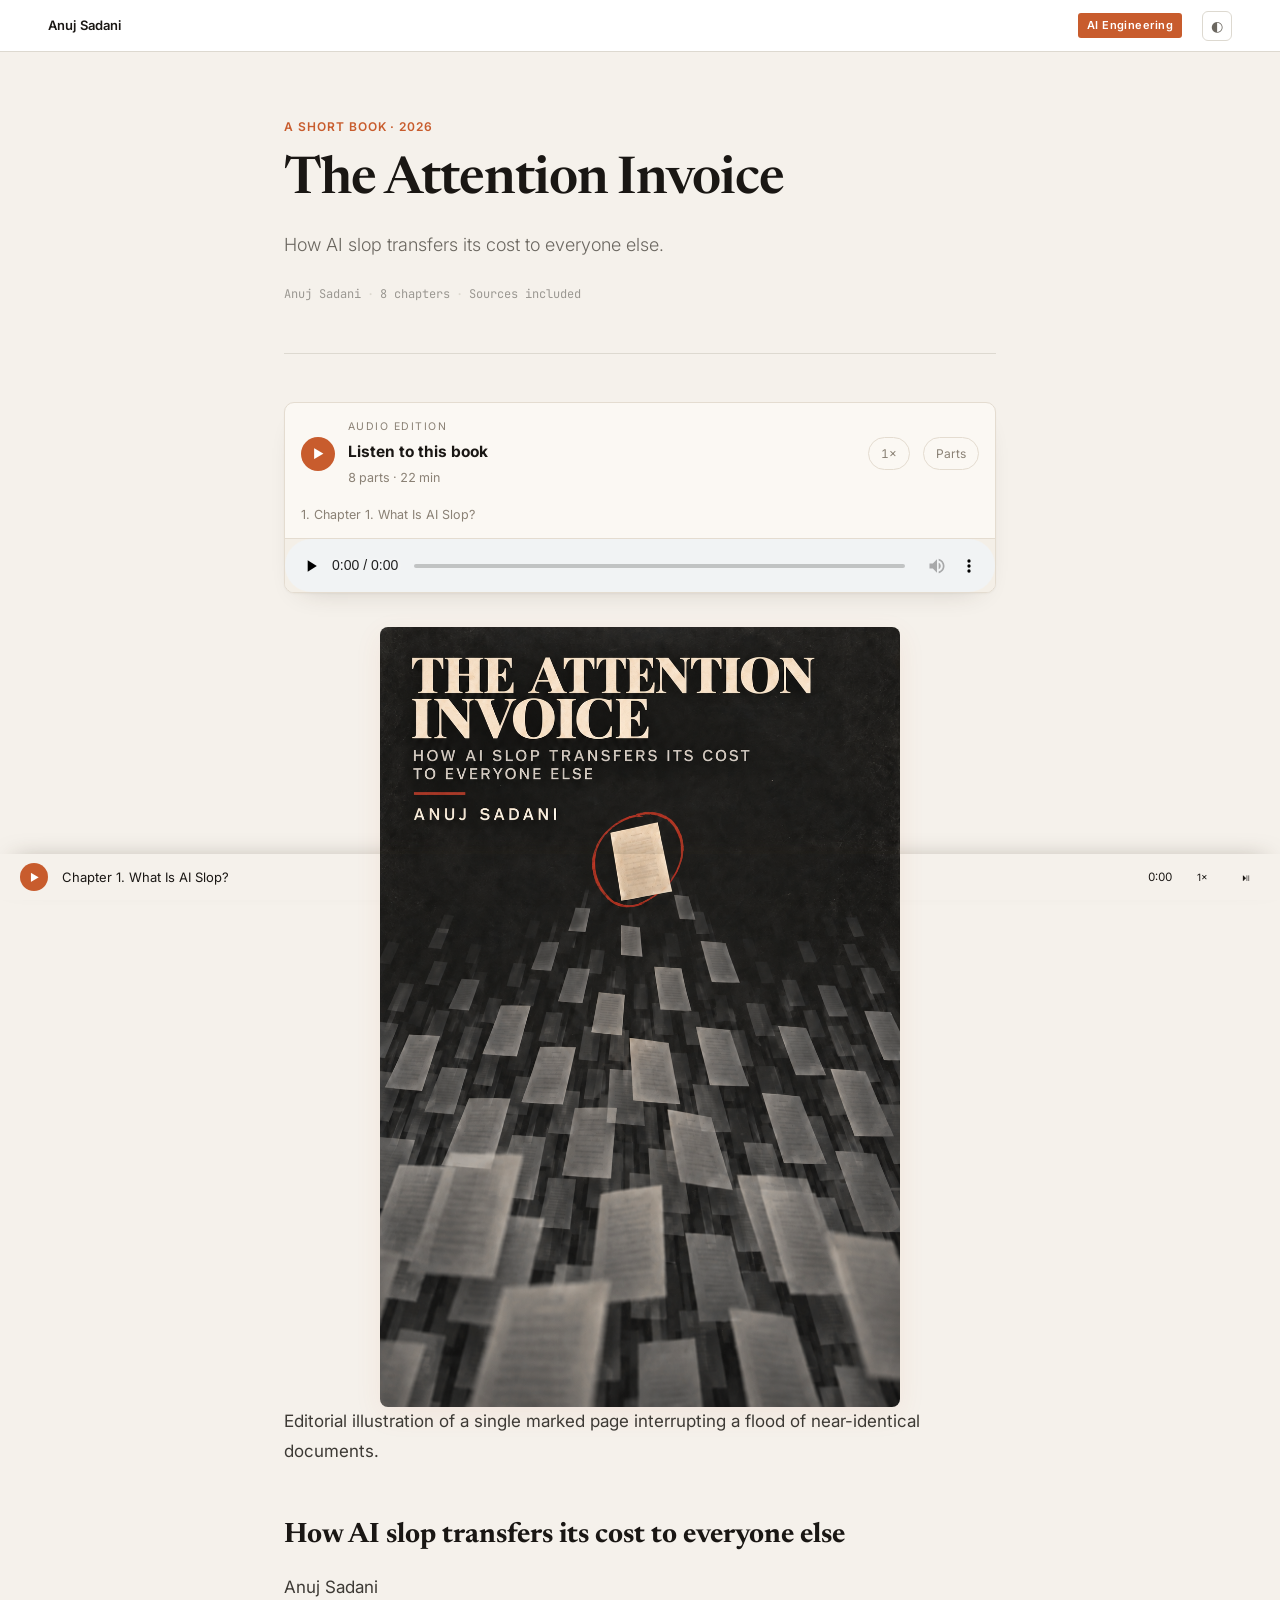
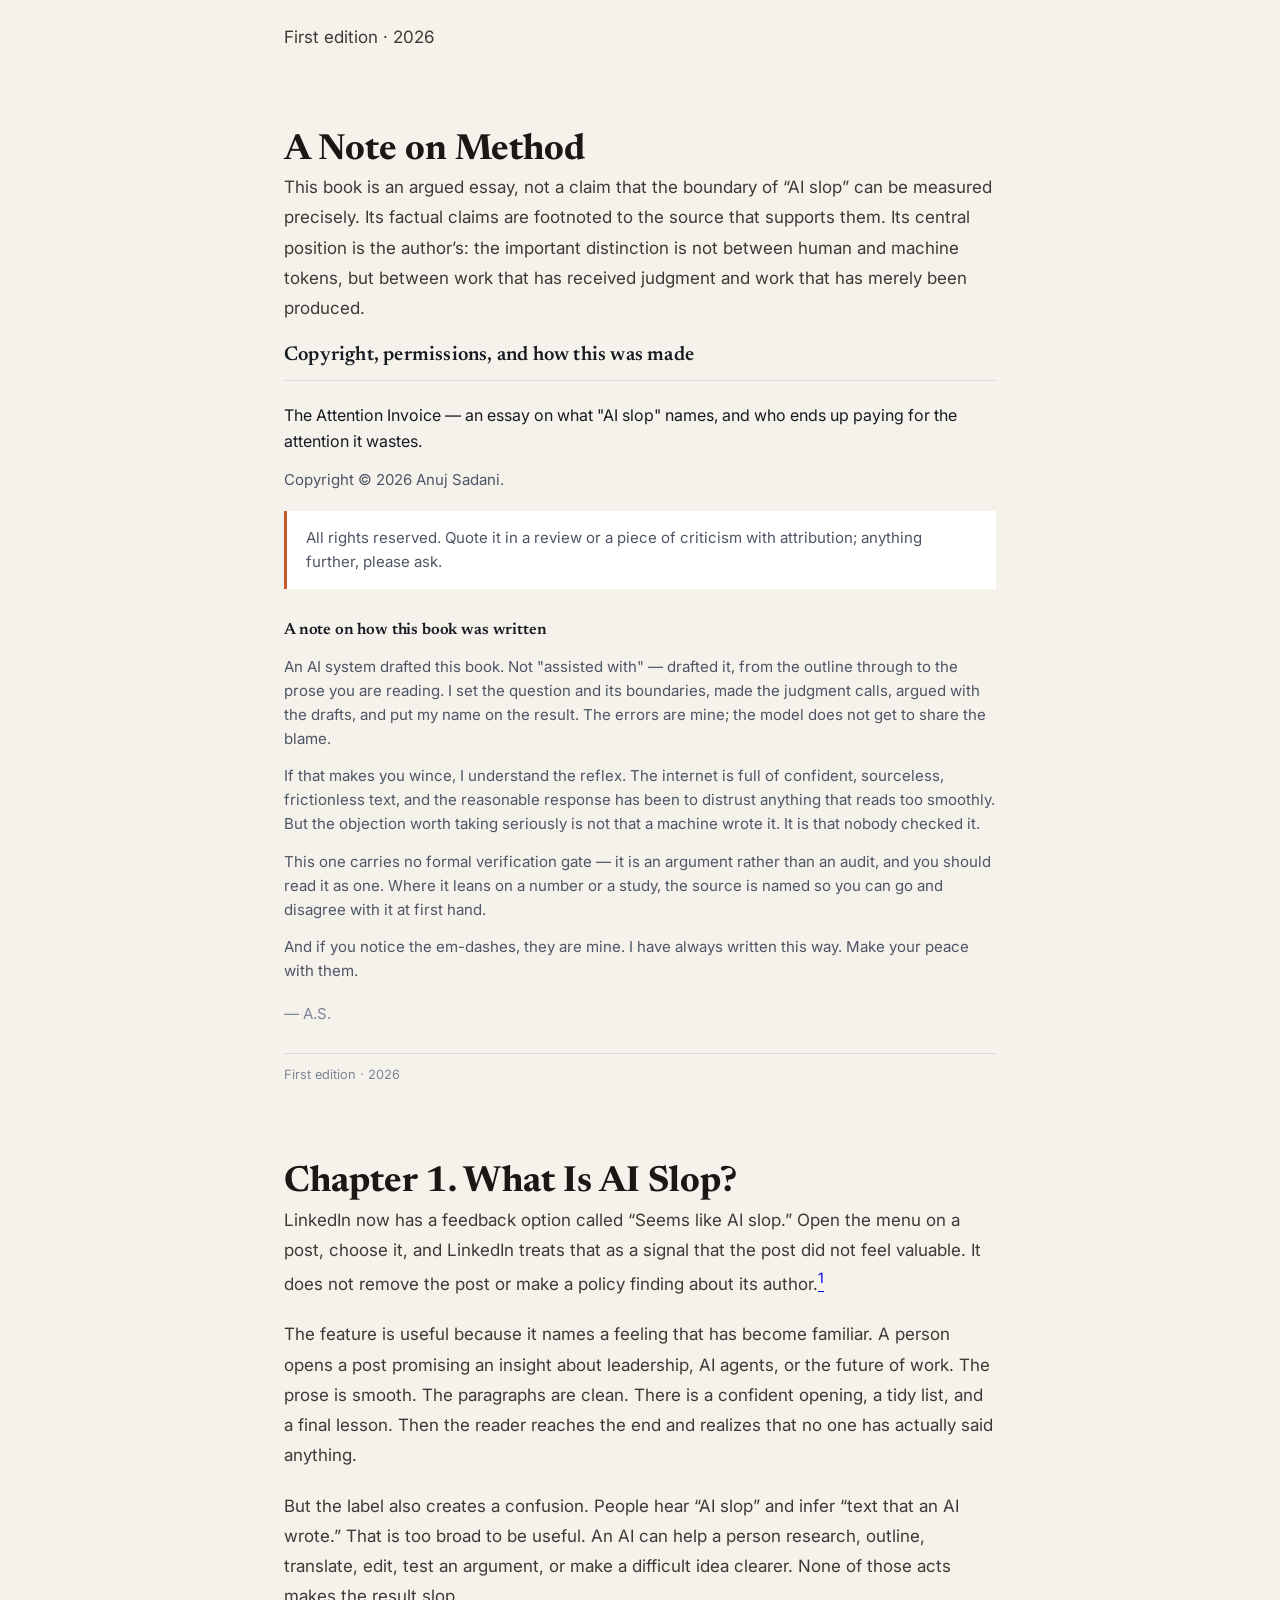
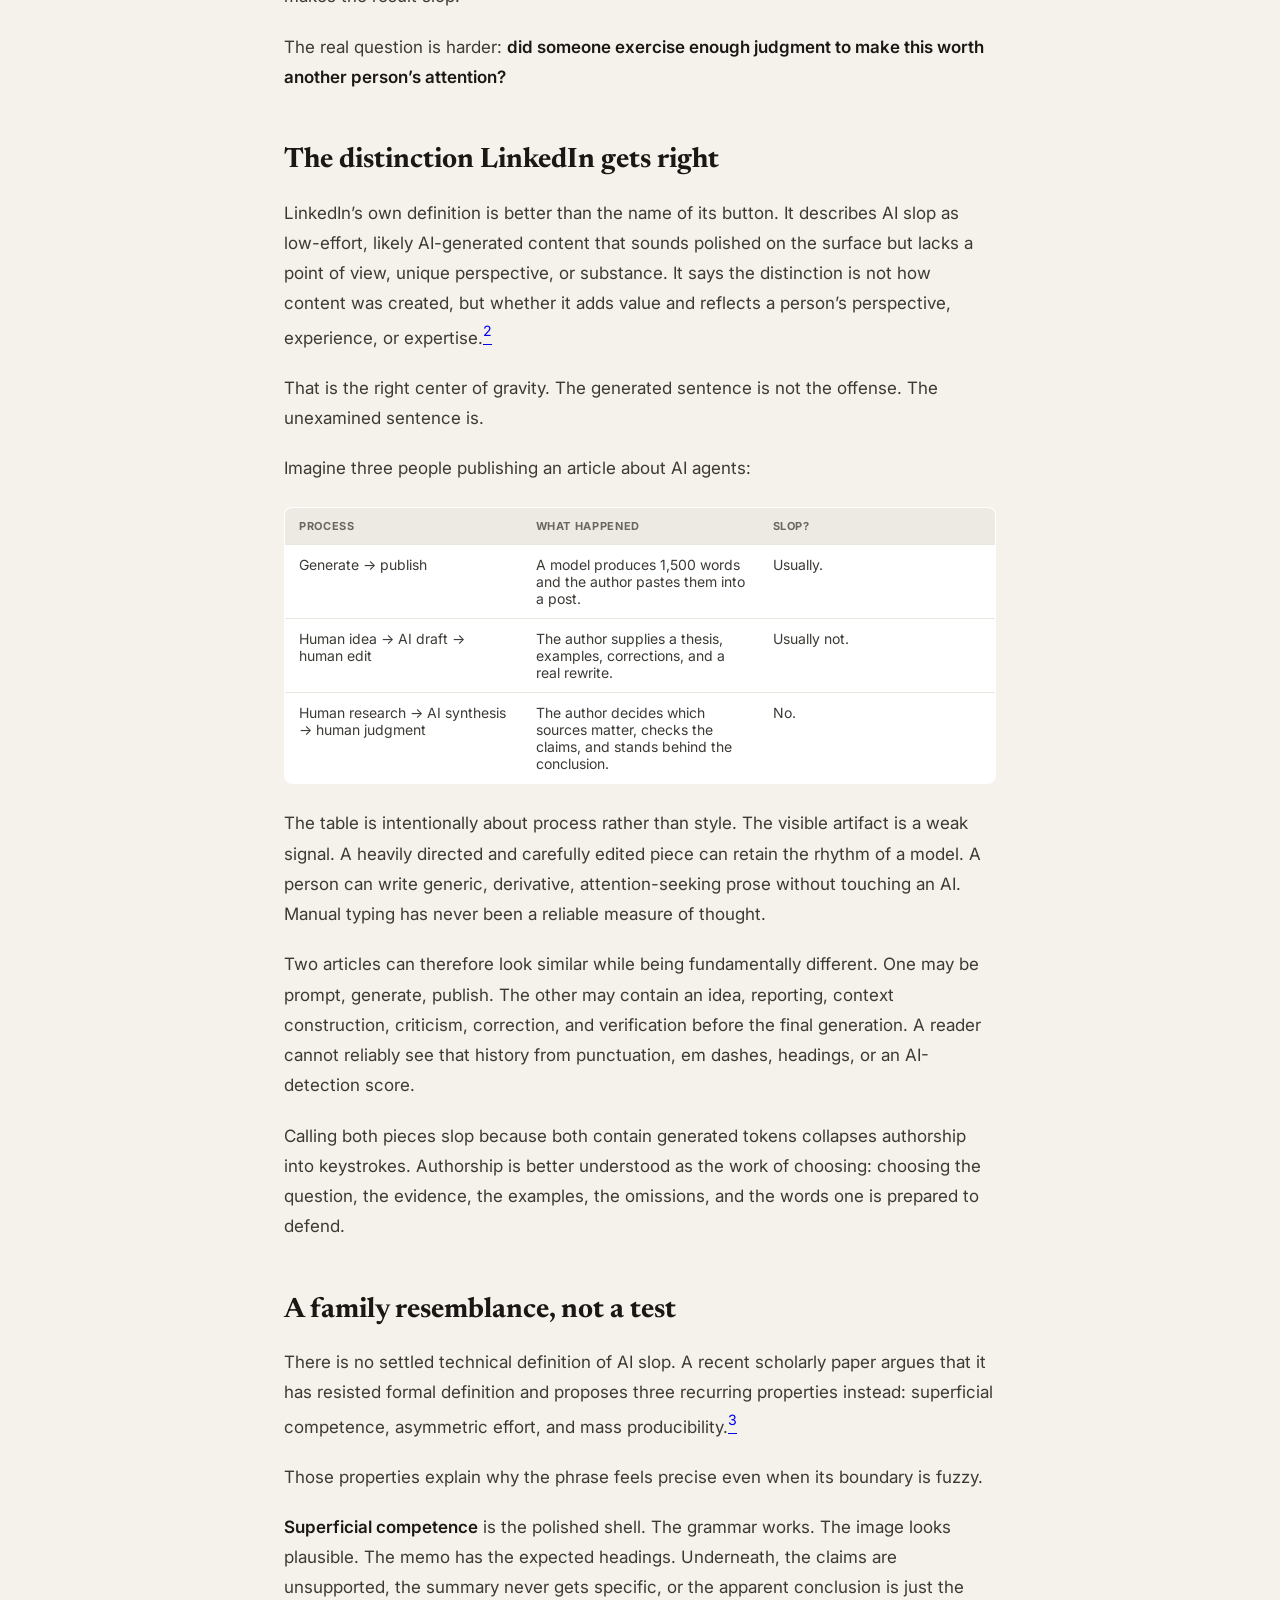
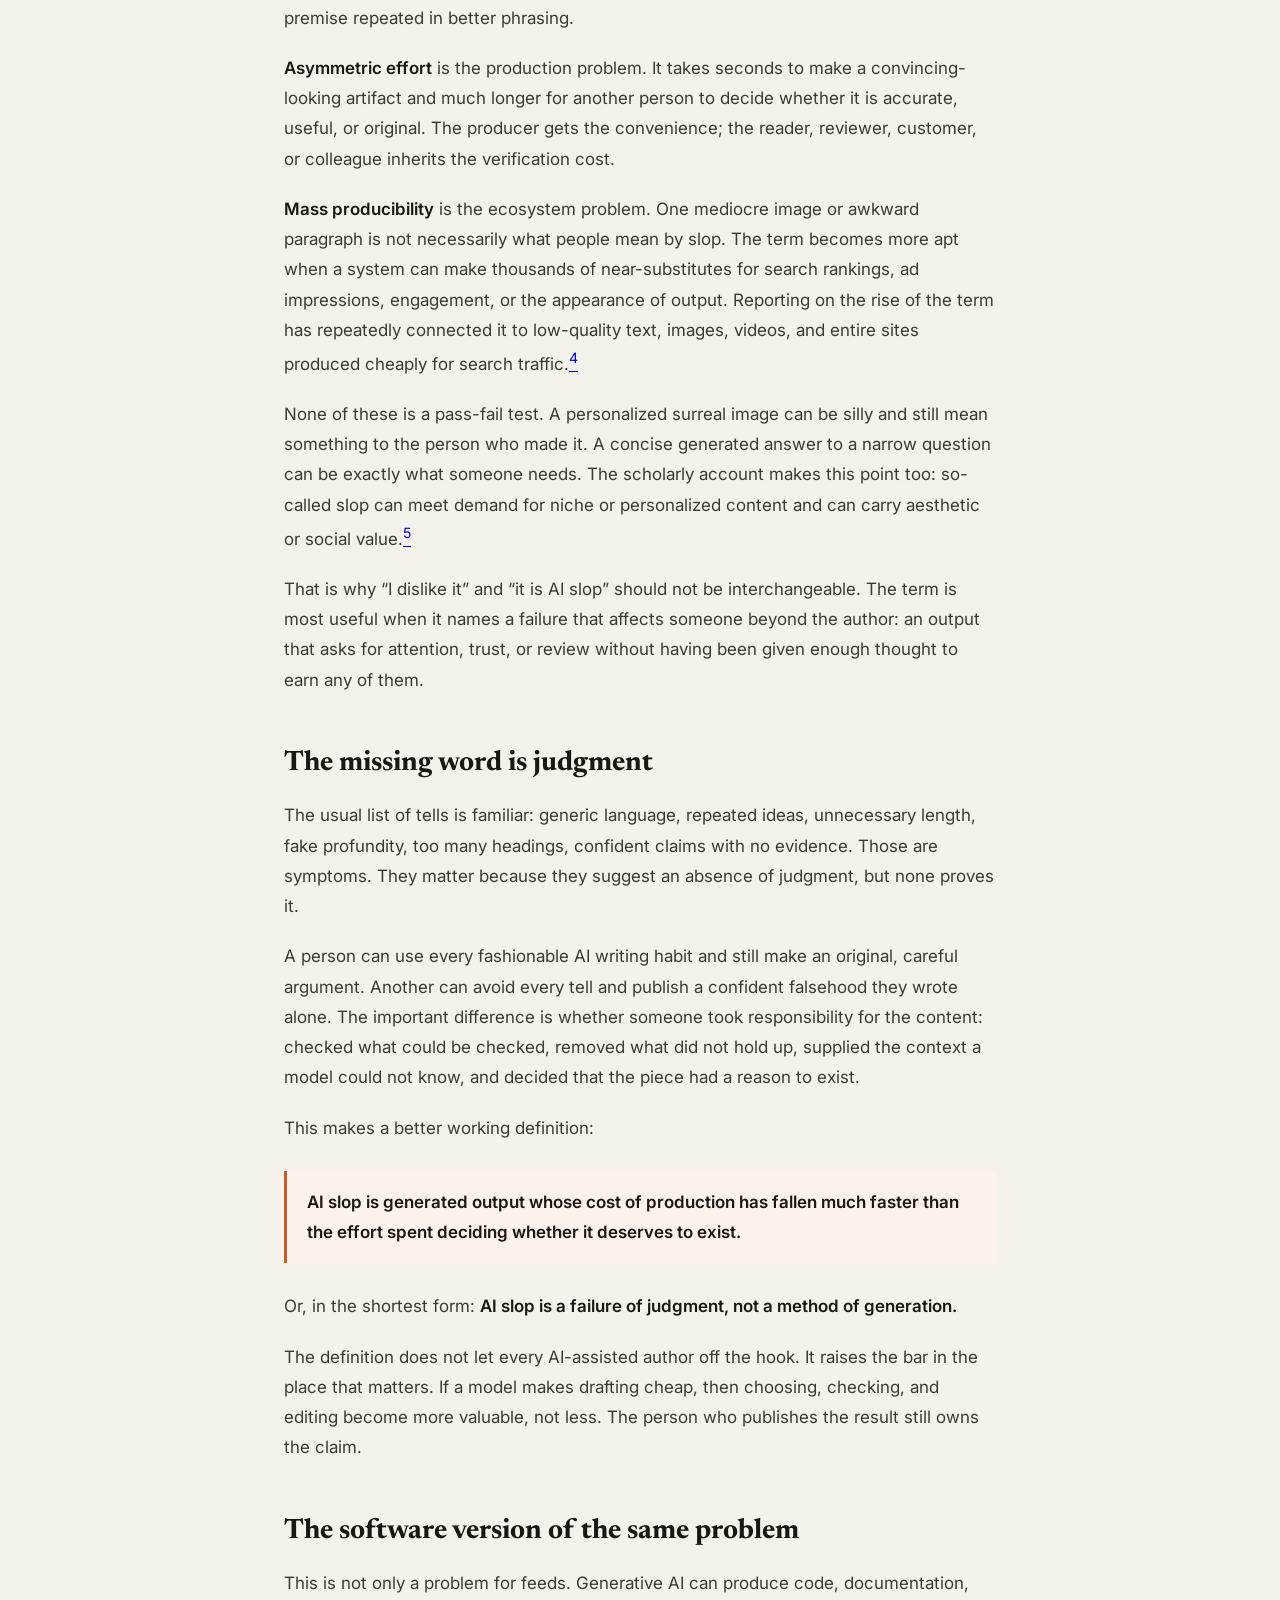
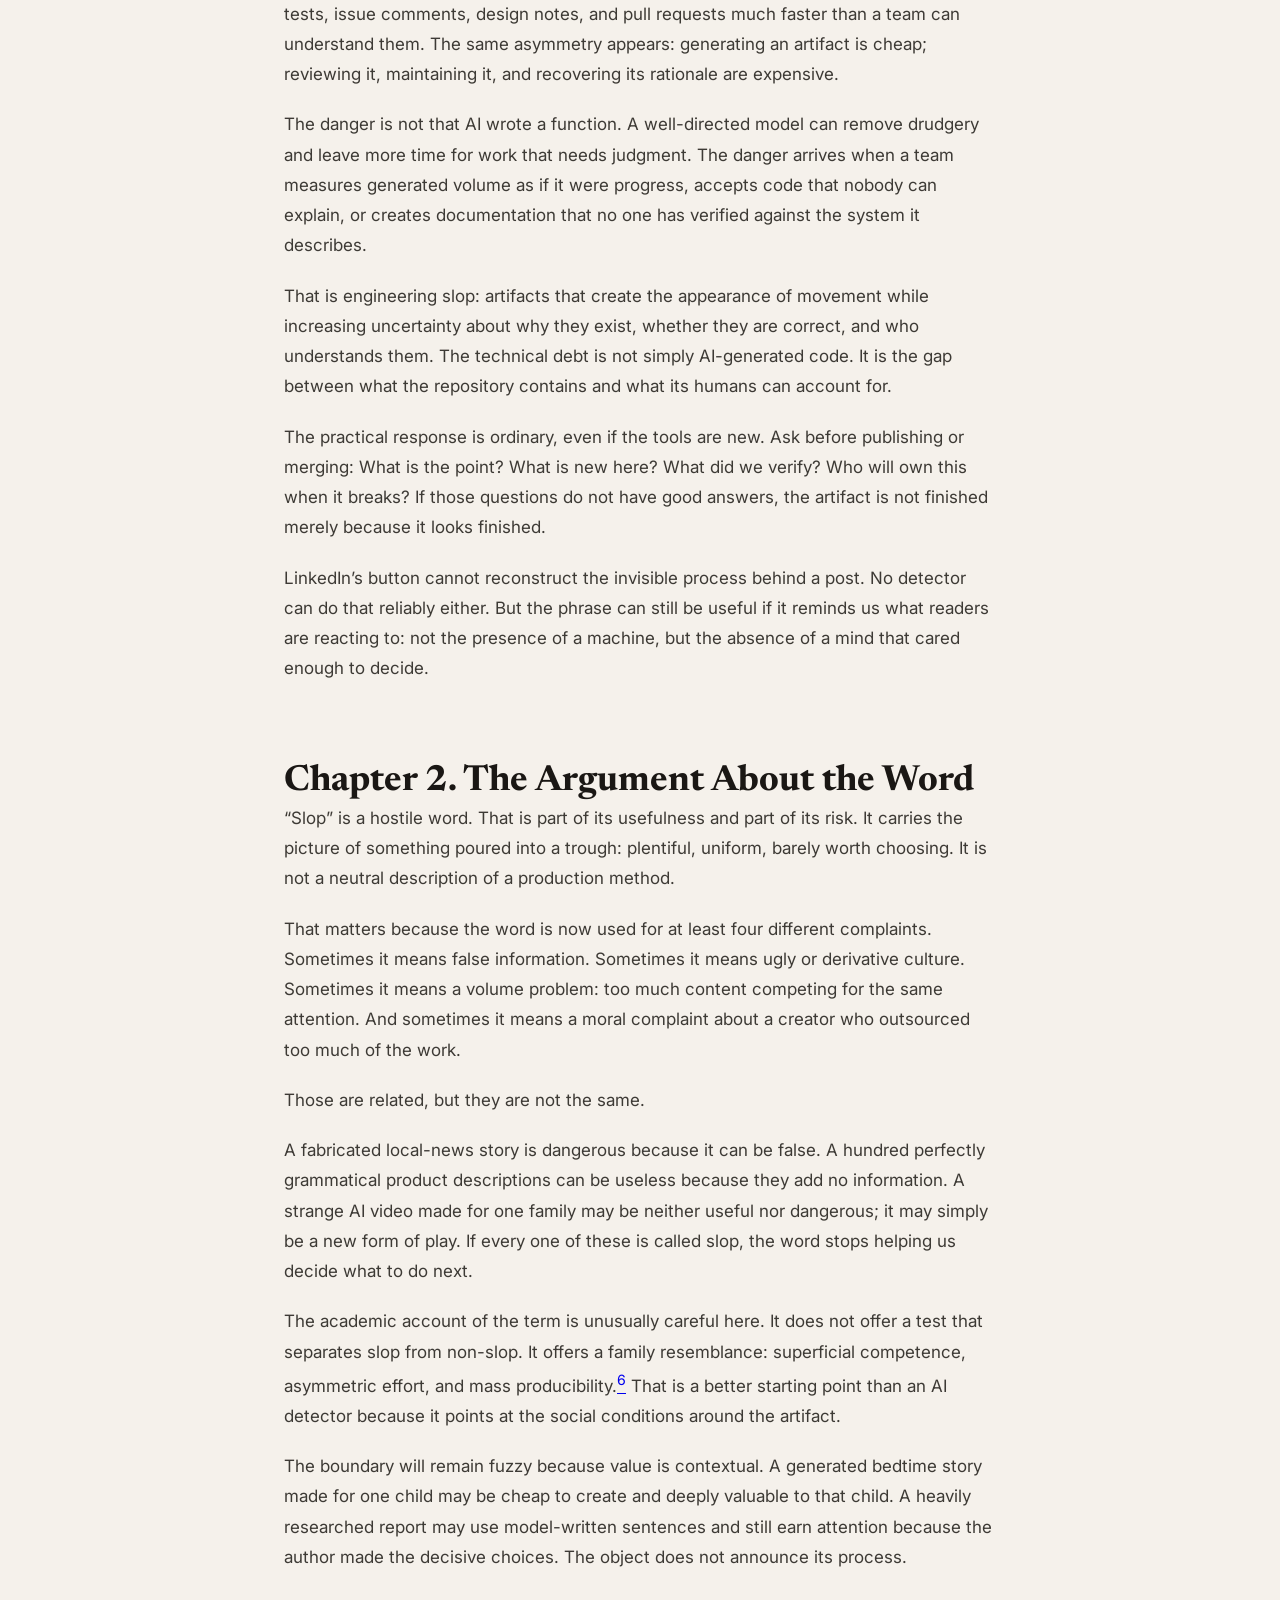
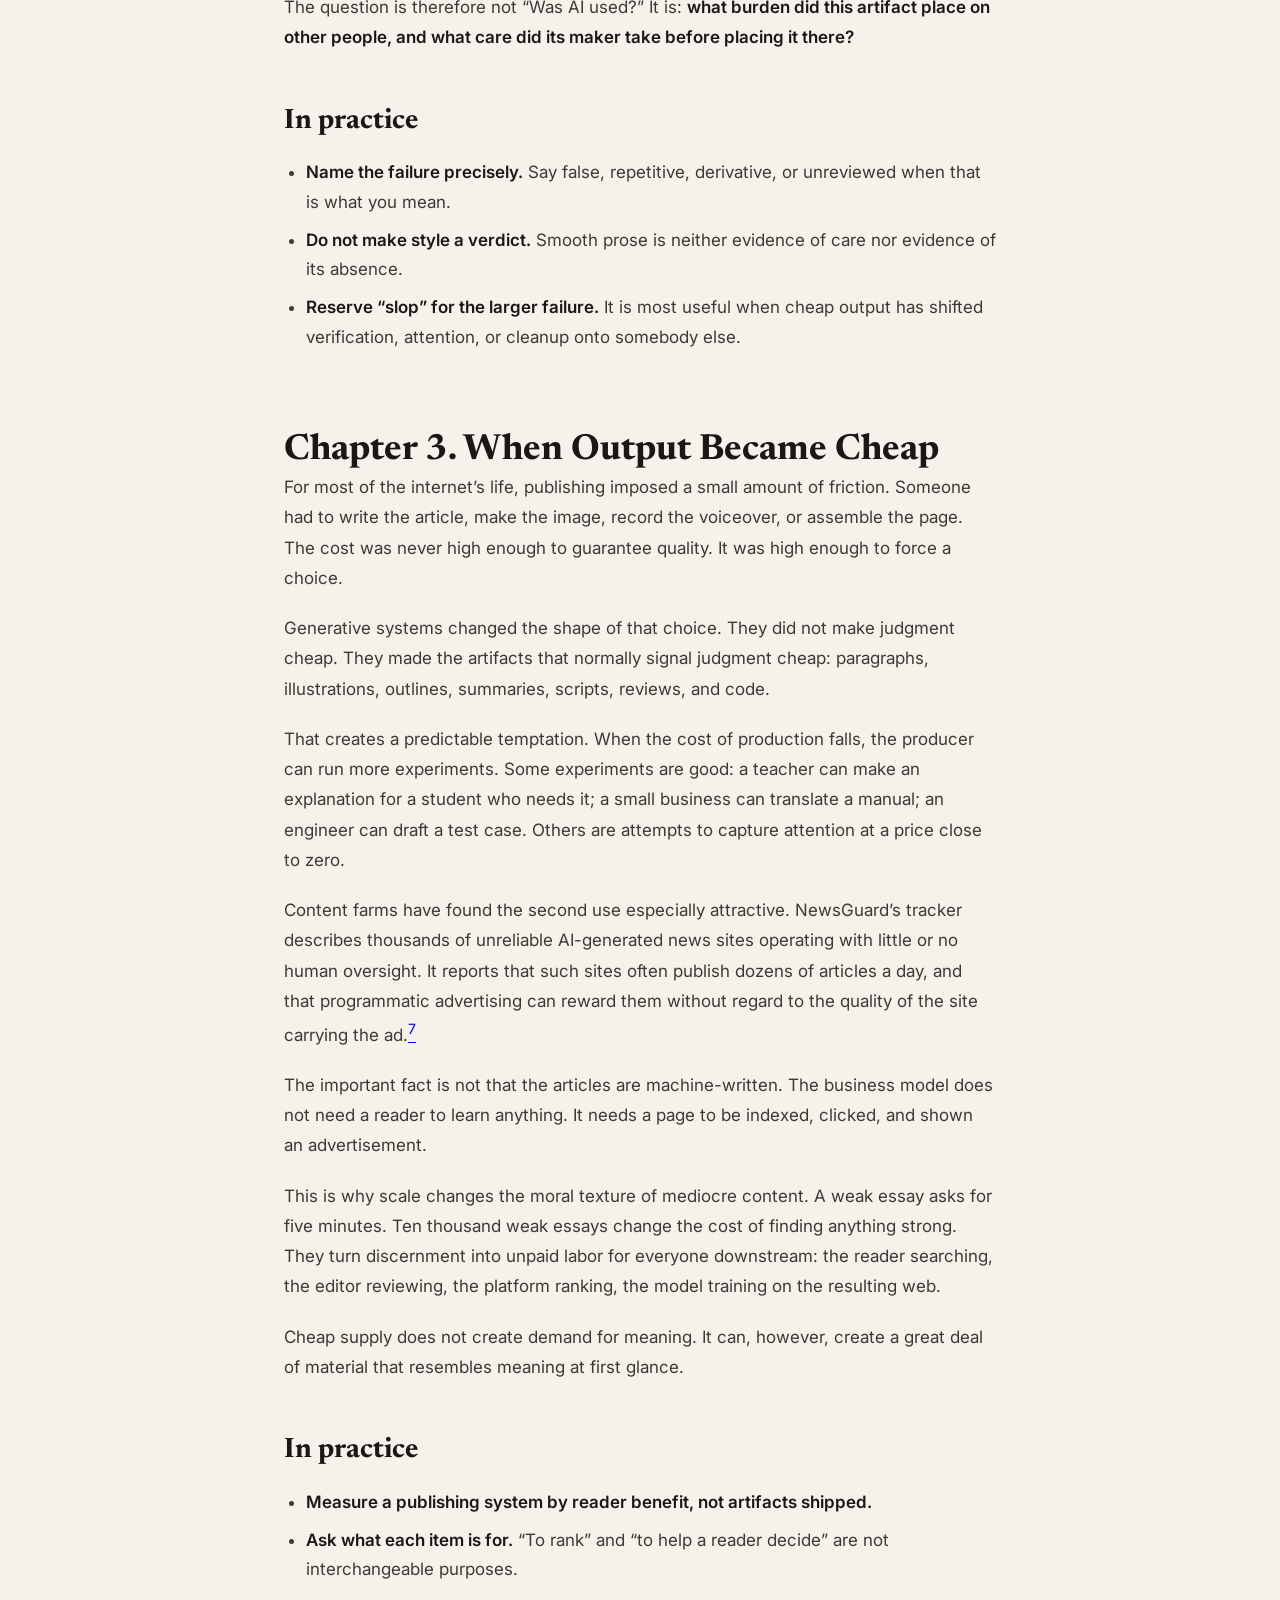
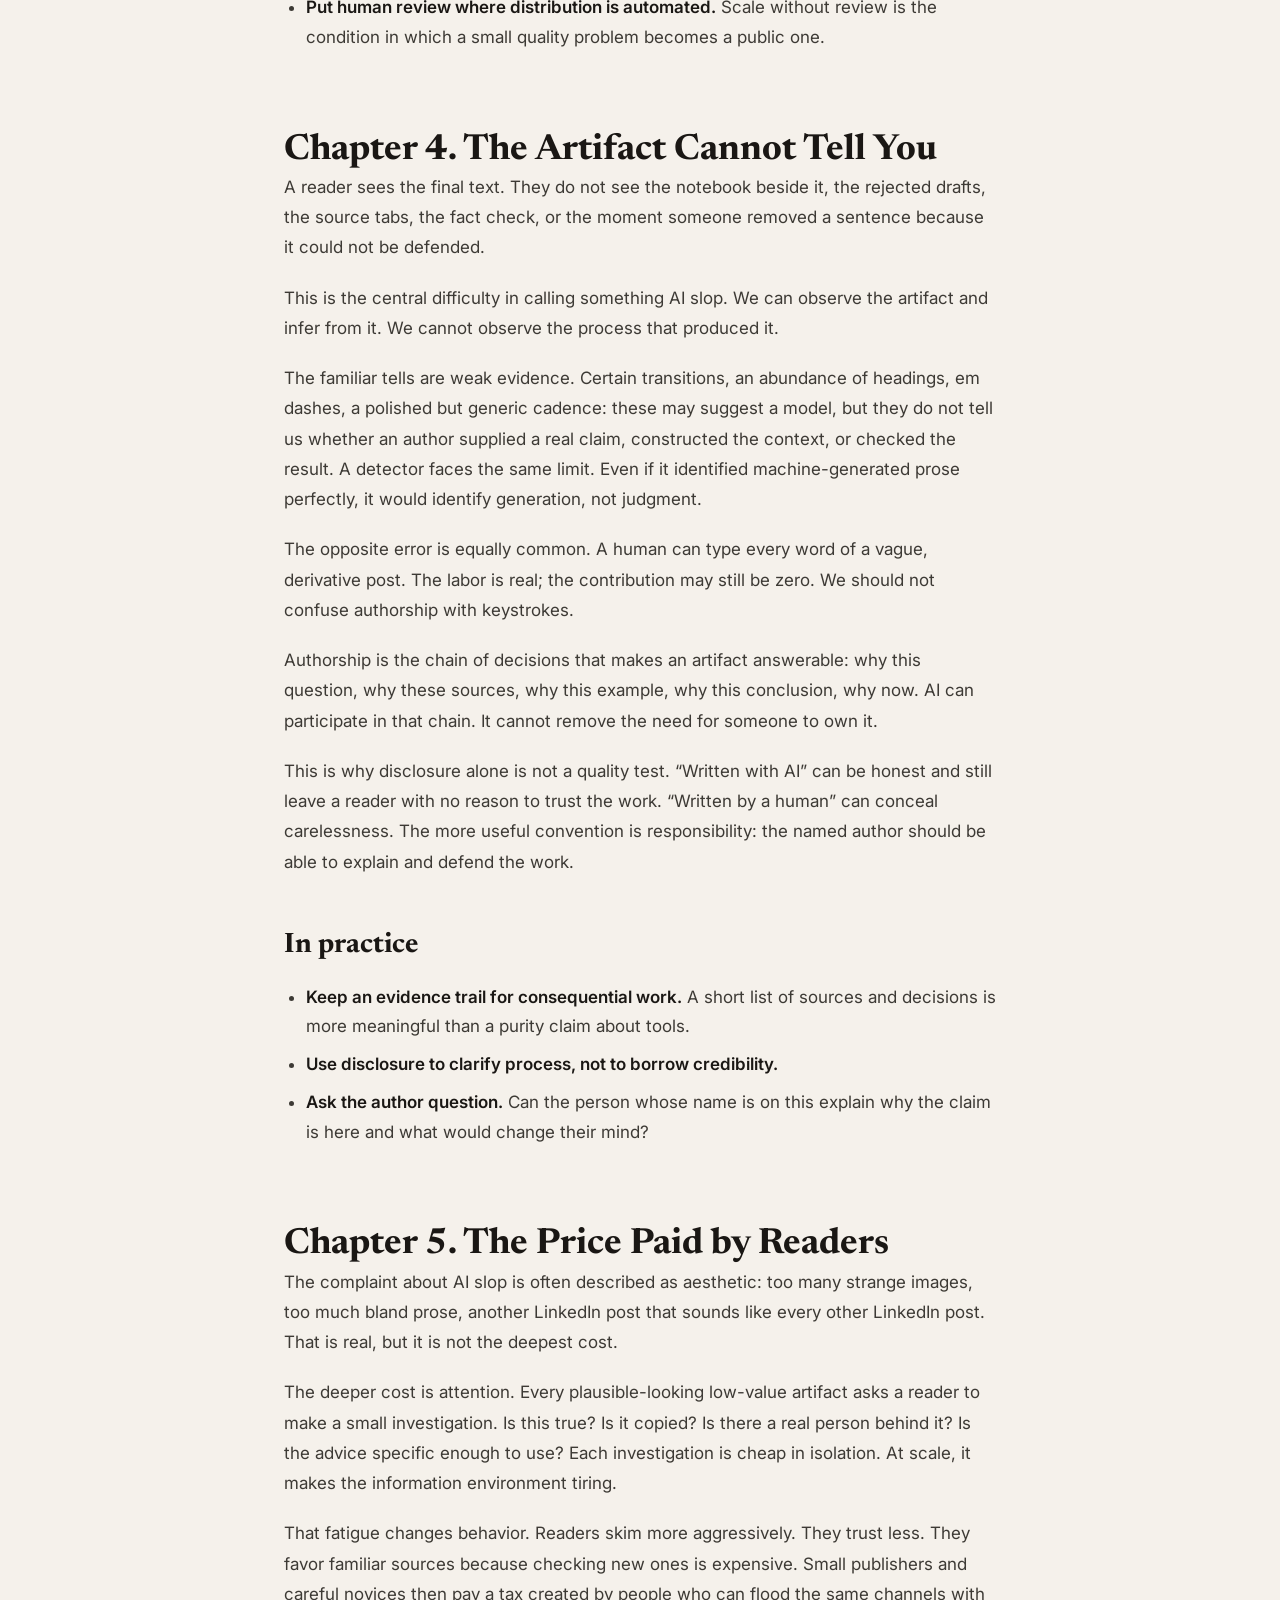
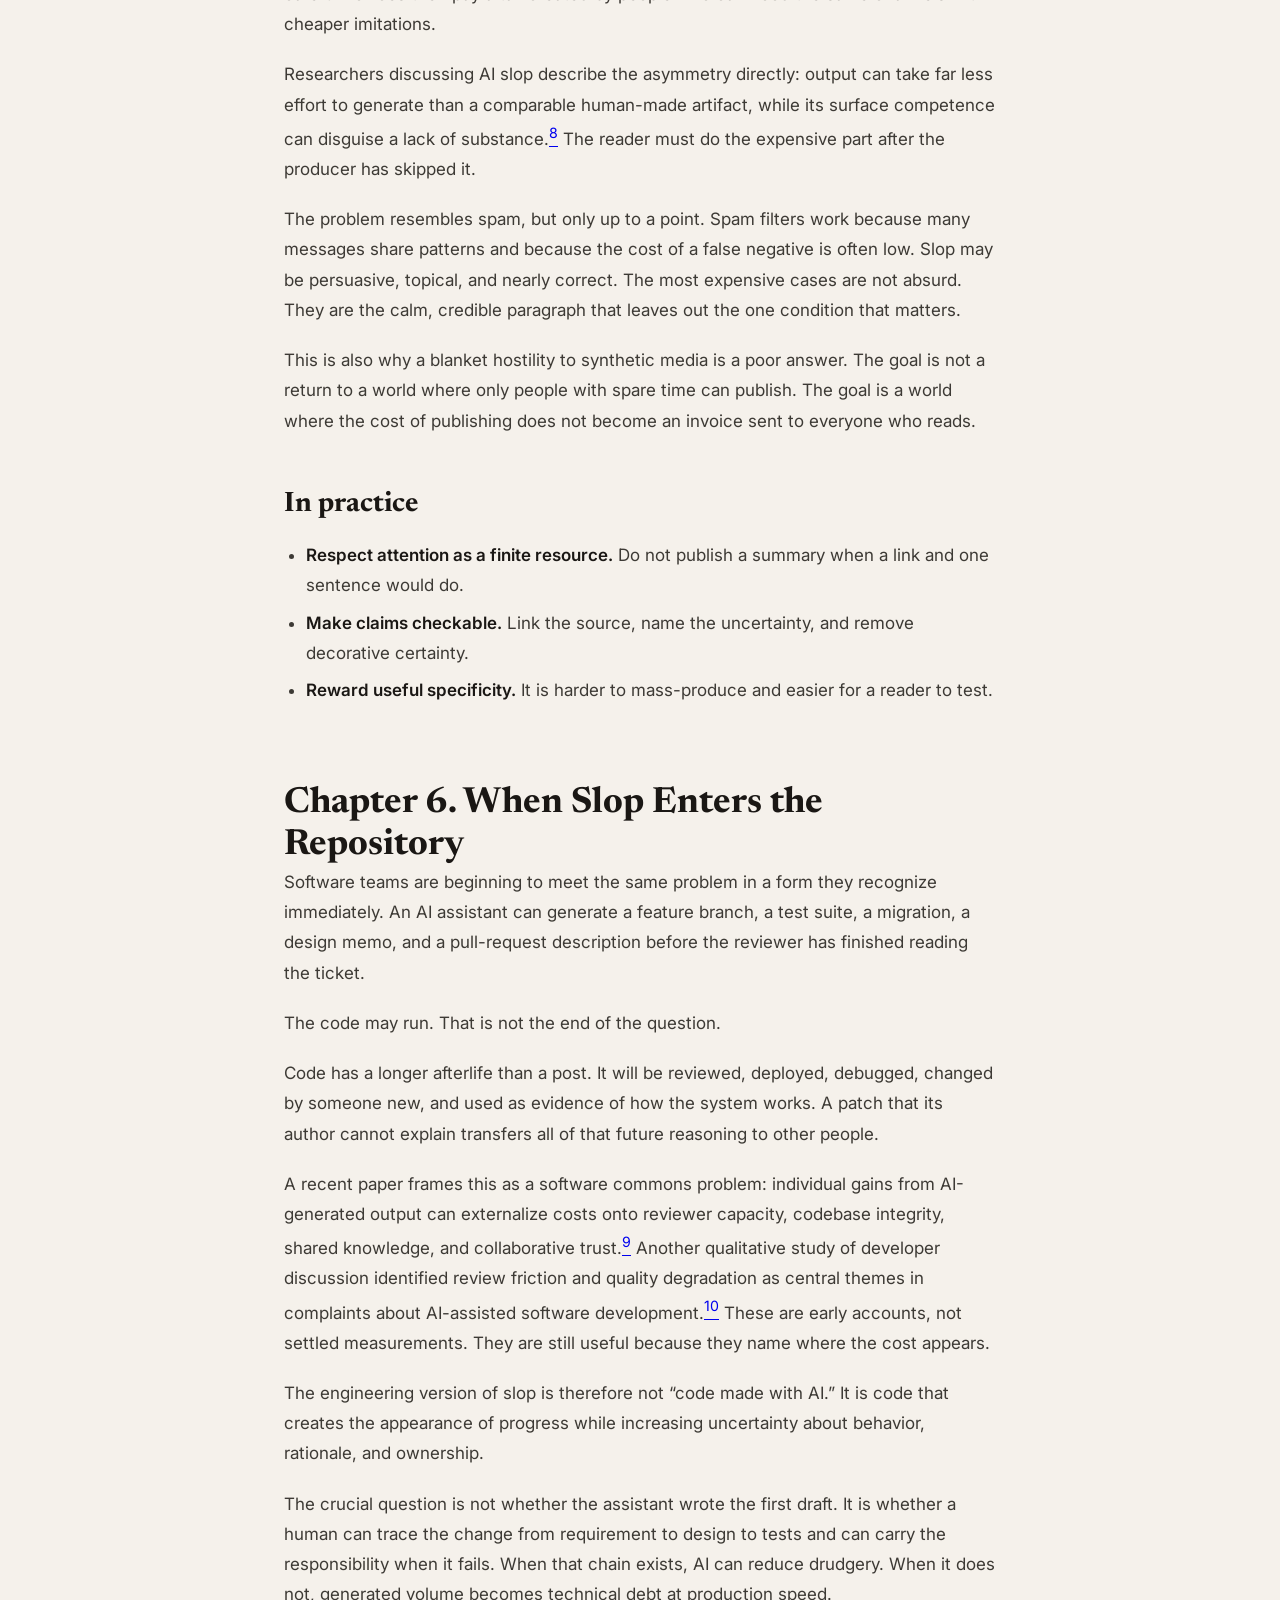
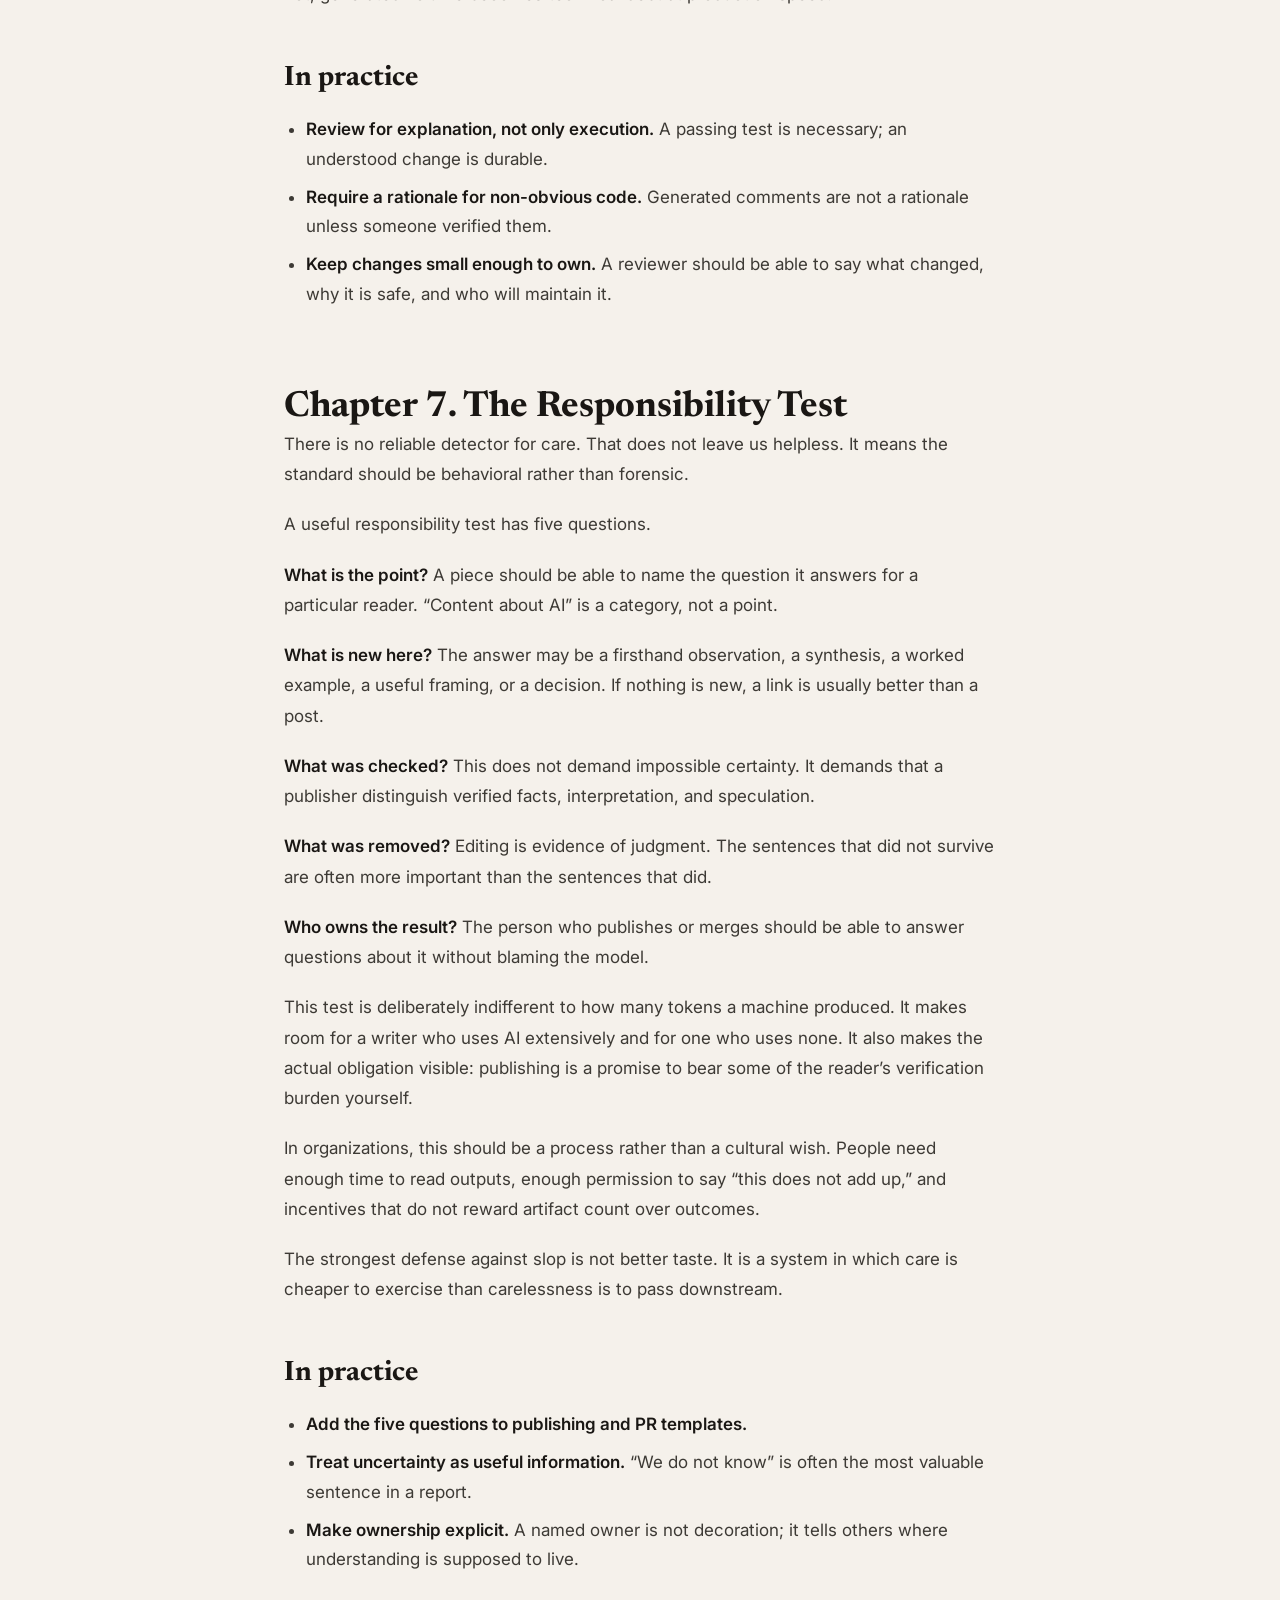
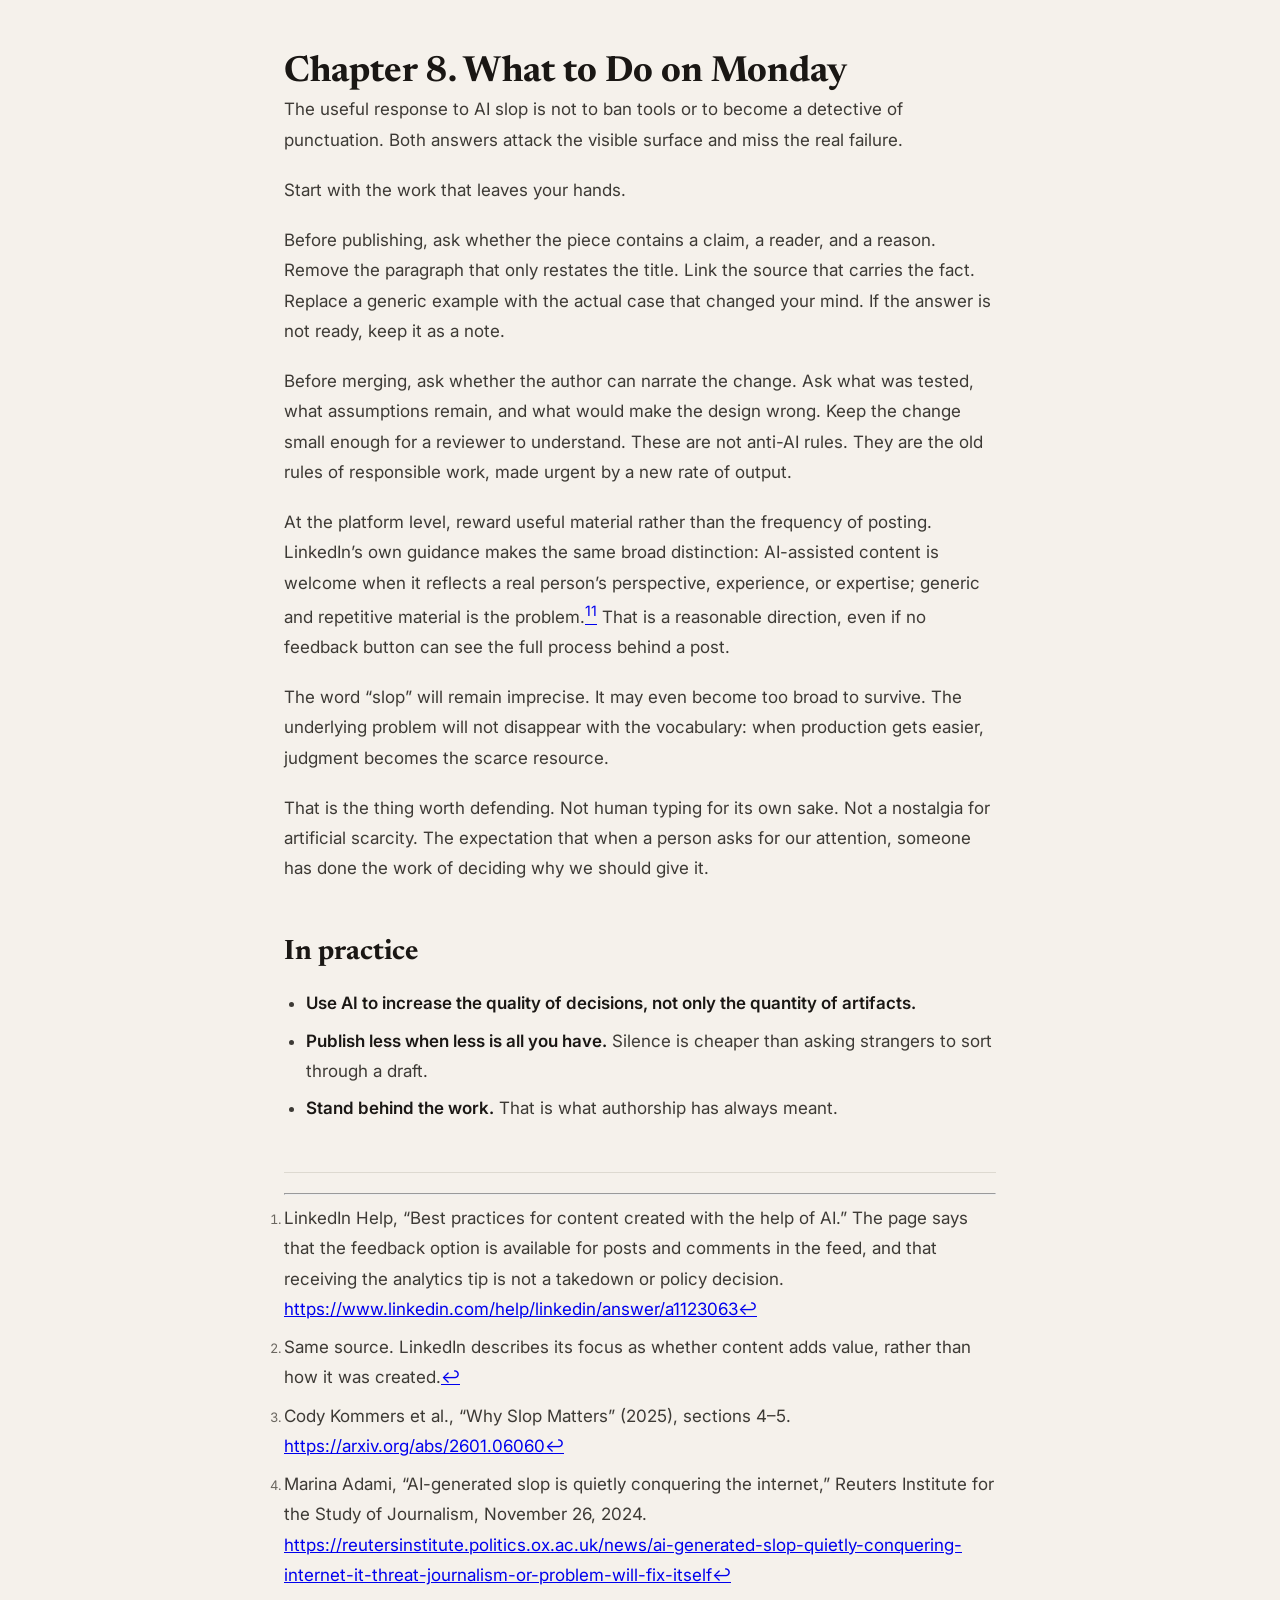
==== index.html @ b67b67b9 "Add The Attention Invoice: essay, narration, and the book-forge build An 8-chapter essay on what "AI" ====
<meta charset="utf-8">
<title>The Attention Invoice</title>
<meta name="viewport" content="width=device-width, initial-scale=1">
<meta name="description" content="The Attention Invoice: how AI slop transfers its cost to everyone else.">
<meta name="author" content="Anuj Sadani">
<link rel="canonical" href="https://tech.anujsadani.in/ai-slop/">

<meta property="og:type" content="article">
<meta property="og:url" content="https://tech.anujsadani.in/ai-slop/">
<meta property="og:site_name" content="Anuj Sadani | Tech">
<meta property="og:title" content="The Attention Invoice">
<meta property="og:description" content="The Attention Invoice: how AI slop transfers its cost to everyone else.">
<meta property="og:image" content="https://tech.anujsadani.in/assets/profile-pic.png">
<meta property="article:published_time" content="2026-09-14">
<meta property="article:author" content="Anuj Sadani">
<meta name="twitter:card" content="summary_large_image">

<script type="application/ld+json">
{
  "@context": "https://schema.org",
  "@type": "Book",
  "name": "The Attention Invoice",
  "description": "The Attention Invoice: how AI slop transfers its cost to everyone else.",
  "url": "https://tech.anujsadani.in/ai-slop/",
  "author": {
    "@type": "Person",
    "@id": "https://anujsadani.in/#person",
    "name": "Anuj Sadani",
    "url": "https://anujsadani.in/"
  }
}
</script>
<!-- Set theme before first paint: saved choice wins, else OS preference. No flash. -->
<script>
  (function () {
    try {
      var saved = localStorage.getItem('theme');
      var theme = saved || (window.matchMedia('(prefers-color-scheme: dark)').matches ? 'dark' : 'light');
      document.documentElement.setAttribute('data-theme', theme);
    } catch (e) {}
  })();
</script>
<link rel="preconnect" href="https://fonts.googleapis.com">
<link rel="preconnect" href="https://fonts.gstatic.com" crossorigin>
<link href="https://fonts.googleapis.com/css2?family=Inter:wght@400;500;600;700&family=JetBrains+Mono:wght@400;500&family=Newsreader:opsz,wght@6..72,400;6..72,500;6..72,600&display=swap" rel="stylesheet">
<style>
@font-face{font-family:"Archivo";font-style:normal;font-weight:400;font-display:block;src:url([data-uri]) format("woff2")}
@font-face{font-family:"Archivo";font-style:normal;font-weight:600;font-display:block;src:url([data-uri]) format("woff2")}
@font-face{font-family:"Archivo";font-style:normal;font-weight:700;font-display:block;src:url([data-uri]) format("woff2")}
@font-face{font-family:"Source Serif 4";font-style:normal;font-weight:400;font-display:block;src:url([data-uri]) format("woff2")}
@font-face{font-family:"Source Serif 4";font-style:normal;font-weight:600;font-display:block;src:url([data-uri]) format("woff2")}
@font-face{font-family:"IBM Plex Mono";font-style:normal;font-weight:400;font-display:block;src:url([data-uri]) format("woff2")}
@font-face{font-family:"IBM Plex Mono";font-style:normal;font-weight:500;font-display:block;src:url([data-uri]) format("woff2")}
@font-face{font-family:"IBM Plex Mono";font-style:normal;font-weight:600;font-display:block;src:url([data-uri]) format("woff2")}
  :root {
    --bg:           #F5F1EB;
    --bg-alt:       #EDEAE3;
    --surface:      #FFFFFF;
    --surface-tint: #FAF8F5;
    --border:       #DDD9D0;
    --border-light: #EAE7E0;
    --text:         #1A1714;
    --text-body:    #3D3A35;
    --text-muted:   #6B6760;
    --text-subtle:  #9B9892;
    --accent:       #C85C2D;
    --accent-light: #E8895D;
    --accent-bg:    #FDF1EB;
    --accent-border:#F0C4A8;
    --green:        #2A7A4B;
    --green-bg:     #EAF5EF;
    --green-border: #A8D9BC;
    --blue:         #2563A8;
    --blue-bg:      #EAF1FA;
    --blue-border:  #A8C5E8;
    --red:          #B83535;
    --red-bg:       #FAEBEB;
    --red-border:   #E8AAAA;
    --code-bg:      #1A1714;  /* code blocks stay dark in BOTH modes */
    --shadow:       rgba(200,92,45,0.08);
    --serif:        'Newsreader', Georgia, serif;
    --sans:         'Inter', system-ui, sans-serif;
    --mono:         'JetBrains Mono', 'Courier New', monospace;
    color-scheme: light;
  }

  /* ─── DARK MODE ───────────────────────────────────────── */
  /* Same design, dark palette. Toggled via [data-theme] on <html>
     (nav button + OS default + localStorage — see scripts). Warm dark,
     not pure black; the terracotta accent brightens so it reads on dark. */
  [data-theme="dark"] {
    --bg:           #14110D;
    --bg-alt:       #1E1A14;
    --surface:      #1A1611;
    --surface-tint: #211C16;
    --border:       #332C24;
    --border-light: #2A241D;
    --text:         #F2EEE7;
    --text-body:    #D8D2C8;
    --text-muted:   #A39C90;
    --text-subtle:  #7A7468;
    --accent:       #E8895D;
    --accent-light: #F0A079;
    --accent-bg:    #2C1E14;
    --accent-border:#5A3826;
    --green:        #5FD699;
    --green-bg:     #14241B;
    --green-border: #2E5640;
    --blue:         #6FB0F0;
    --blue-bg:      #142233;
    --blue-border:  #2C4A6E;
    --red:          #F08585;
    --red-bg:       #2E1717;
    --red-border:   #663434;
    --code-bg:      #0E0B08;
    --shadow:       rgba(0,0,0,0.45);
    color-scheme: dark;
  }

  *, *::before, *::after { box-sizing: border-box; margin: 0; padding: 0; }
  html { scroll-behavior: smooth; }

  body {
    background: var(--bg);
    color: var(--text-body);
    font-family: var(--sans);
    font-size: 17px;
    line-height: 1.75;
    font-weight: 400;
  }

  /* ─── NAV ─────────────────────────────────────────────── */
  nav {
    background: var(--surface);
    border-bottom: 1px solid var(--border);
    padding: 0 48px;
    height: 52px;
    display: flex;
    align-items: center;
    justify-content: space-between;
    position: sticky;
    top: 0;
    z-index: 100;
  }
  .nav-brand {
    font-family: var(--sans);
    font-size: 13px;
    font-weight: 600;
    color: var(--text);
    letter-spacing: 0.01em;
    text-decoration: none;
  }
  .nav-right {
    display: flex;
    align-items: center;
    gap: 20px;
    font-size: 13px;
    color: var(--text-muted);
  }
  .nav-tag {
    background: var(--accent);
    color: #fff;
    font-size: 11px;
    font-weight: 600;
    padding: 3px 9px;
    border-radius: 3px;
    letter-spacing: 0.04em;
  }
  /* Light/dark toggle — shows the moon in light mode (click → dark) and
     the sun in dark mode (click → light). */
  .theme-toggle {
    background: none;
    border: 1px solid var(--border);
    border-radius: 6px;
    width: 30px;
    height: 30px;
    flex-shrink: 0;
    cursor: pointer;
    color: var(--text-muted);
    font-family: var(--sans);
    font-size: 14px;
    line-height: 1;
    display: inline-flex;
    align-items: center;
    justify-content: center;
    transition: color 0.15s, border-color 0.15s;
  }
  .theme-toggle:hover { color: var(--accent); border-color: var(--accent-border); }
  .theme-icon-sun { display: none; }
  [data-theme="dark"] .theme-icon-sun  { display: inline; }
  [data-theme="dark"] .theme-icon-moon { display: none; }

  /* ─── LAYOUT ──────────────────────────────────────────── */
  .page-wrap {
    max-width: 760px;
    margin: 0 auto;
    padding: 0 24px 80px;
  }

  /* ─── HERO ────────────────────────────────────────────── */
  .hero {
    padding: 64px 0 48px;
    border-bottom: 1px solid var(--border);
    margin-bottom: 48px;
  }
  .hero-eyebrow {
    font-family: var(--sans);
    font-size: 12px;
    font-weight: 600;
    color: var(--accent);
    letter-spacing: 0.08em;
    text-transform: uppercase;
    margin-bottom: 16px;
  }
  .hero h1 {
    font-family: var(--serif);
    font-size: clamp(34px, 5vw, 52px);
    font-weight: 600;
    line-height: 1.1;
    letter-spacing: -0.02em;
    color: var(--text);
    margin-bottom: 20px;
  }
  .hero-deck {
    font-size: 18px;
    line-height: 1.65;
    color: var(--text-muted);
    max-width: 640px;
    font-weight: 300;
  }
  .hero-meta {
    margin-top: 24px;
    display: flex;
    flex-wrap: wrap;
    gap: 6px;
    align-items: center;
    font-size: 12px;
    color: var(--text-subtle);
    font-family: var(--mono);
  }
  .hero-meta-sep { color: var(--border); }

  /* ─── BODY TEXT ───────────────────────────────────────── */
  .prose p {
    color: var(--text-body);
    margin-bottom: 20px;
    font-size: 17px;
    line-height: 1.78;
  }
  .prose p:last-child { margin-bottom: 0; }
  strong { color: var(--text); font-weight: 600; }
  em { font-style: italic; color: var(--text-body); }

  /* ─── SECTION HEADING ─────────────────────────────────── */
  /* scroll-margin-top keeps the sticky 52px nav from covering the heading
     when you jump to a #anchor. */
  .section { margin-top: 56px; scroll-margin-top: 72px; }
  .section-label {
    font-family: var(--sans);
    font-size: 11px;
    font-weight: 600;
    color: var(--accent);
    letter-spacing: 0.1em;
    text-transform: uppercase;
    margin-bottom: 8px;
  }
  .section-label a { color: inherit; text-decoration: none; transition: color 0.15s; }
  .section-label a:hover { color: var(--text); }
  .section h2 {
    font-family: var(--serif);
    font-size: 28px;
    font-weight: 600;
    line-height: 1.2;
    letter-spacing: -0.01em;
    color: var(--text);
    margin-bottom: 24px;
  }
  /* Self-linking heading: the whole H2 is an anchor to its own section,
     and a '#' affordance appears on hover. */
  .section h2 a.anchor { color: inherit; text-decoration: none; position: relative; }
  .section h2 a.anchor:hover::before {
    content: '#';
    position: absolute;
    left: -22px;
    color: var(--accent);
    font-weight: 400;
  }
  h3 {
    font-family: var(--serif);
    font-size: 20px;
    font-weight: 600;
    color: var(--text);
    margin: 32px 0 14px;
    letter-spacing: -0.01em;
  }

  /* ─── BANNER ──────────────────────────────────────────── */
  .banner {
    background: var(--accent-bg);
    border: 1px solid var(--accent-border);
    border-left: 3px solid var(--accent);
    border-radius: 6px;
    padding: 16px 20px;
    margin-bottom: 40px;
    display: flex;
    gap: 12px;
    align-items: flex-start;
  }
  .banner-badge {
    background: var(--accent);
    color: #fff;
    font-family: var(--mono);
    font-size: 10px;
    font-weight: 500;
    padding: 2px 8px;
    border-radius: 3px;
    white-space: nowrap;
    flex-shrink: 0;
    margin-top: 2px;
  }
  .banner p { font-size: 14px; color: var(--text-muted); line-height: 1.6; margin: 0; }
  .banner a { color: var(--accent); text-decoration: underline; text-underline-offset: 2px; }

  /* ─── PLAIN ENGLISH ───────────────────────────────────── */
  .plain-english {
    background: var(--surface);
    border: 1px solid var(--border);
    border-top: 3px solid var(--accent);
    border-radius: 0 0 8px 8px;
    padding: 28px 32px;
    margin: 0 0 56px;
  }
  .plain-english .pe-label {
    font-family: var(--sans);
    font-size: 11px;
    font-weight: 700;
    color: var(--accent);
    letter-spacing: 0.1em;
    text-transform: uppercase;
    margin-bottom: 16px;
  }
  .pe-list { list-style: none; padding: 0; }
  .pe-list li {
    display: flex;
    gap: 14px;
    align-items: flex-start;
    padding: 14px 0;
    border-bottom: 1px solid var(--border-light);
    font-size: 16px;
    color: var(--text-body);
    line-height: 1.6;
  }
  .pe-list li:last-child { border-bottom: none; }
  .pe-num {
    width: 26px;
    height: 26px;
    background: var(--accent);
    color: #fff;
    border-radius: 50%;
    display: flex;
    align-items: center;
    justify-content: center;
    font-size: 12px;
    font-weight: 700;
    flex-shrink: 0;
    margin-top: 1px;
    font-family: var(--mono);
  }

  /* ─── TOC (jump links) ────────────────────────────────── */
  /* Optional. Hrefs point at the section ids; pairs with the
     self-linking H2 anchors below. 2-up grid, single column on mobile. */
  .toc {
    background: var(--surface-tint);
    border: 1px solid var(--border);
    border-radius: 8px;
    padding: 20px 24px 22px;
    margin: 0 0 56px;
  }
  .toc-label {
    font-family: var(--sans);
    font-size: 11px;
    font-weight: 700;
    color: var(--accent);
    letter-spacing: 0.1em;
    text-transform: uppercase;
    margin-bottom: 14px;
  }
  .toc-list {
    list-style: none;
    padding: 0;
    display: grid;
    grid-template-columns: repeat(2, 1fr);
    gap: 8px 28px;
  }
  .toc-list li { display: flex; align-items: baseline; gap: 10px; font-size: 14px; line-height: 1.5; }
  .toc-num { font-family: var(--mono); font-size: 11px; color: var(--text-subtle); flex-shrink: 0; width: 18px; }
  .toc-list a {
    color: var(--text-body);
    text-decoration: none;
    border-bottom: 1px solid transparent;
    transition: color 0.15s, border-color 0.15s;
  }
  .toc-list a:hover { color: var(--accent); border-bottom-color: var(--accent-border); }

  /* ─── CARDS GRID ──────────────────────────────────────── */
  /* Auto-balancing so you never get an orphan row:
       default 3-up → 3 cards = 1×3, 6 cards = 3×2
       exactly 2 or 4 cards drop to 2 columns → 2 = 1×2, 4 = 2×2
     Force a count with .cols-2 / .cols-3 if you ever need to. */
  .cards-grid {
    display: grid;
    grid-template-columns: repeat(3, 1fr);
    gap: 14px;
    margin: 24px 0;
  }
  .cards-grid:has(> .card:nth-child(2):last-child),
  .cards-grid:has(> .card:nth-child(4):last-child),
  .cards-grid.cols-2 { grid-template-columns: repeat(2, 1fr); }
  .cards-grid.cols-3 { grid-template-columns: repeat(3, 1fr); }
  .card {
    background: var(--surface);
    border: 1px solid var(--border);
    border-radius: 8px;
    padding: 20px 22px;
    transition: border-color 0.2s, box-shadow 0.2s;
  }
  .card:hover {
    border-color: var(--accent-border);
    box-shadow: 0 2px 8px var(--shadow);
  }
  .card-icon { font-size: 20px; margin-bottom: 10px; }
  .card h4 {
    font-family: var(--sans);
    font-size: 14px;
    font-weight: 600;
    color: var(--text);
    margin-bottom: 7px;
  }
  .card p { font-size: 13px; color: var(--text-muted); line-height: 1.6; margin: 0; }
  .card.card-red { border-color: var(--red-border); }
  .card.card-red:hover { border-color: var(--red); box-shadow: 0 2px 8px rgba(184,53,53,0.08); }
  .card.card-red .card-icon-badge {
    display: inline-block;
    background: var(--red-bg);
    color: var(--red);
    font-size: 10px;
    font-weight: 700;
    letter-spacing: 0.06em;
    padding: 2px 7px;
    border-radius: 3px;
    margin-bottom: 10px;
    text-transform: uppercase;
  }
  .card.card-green { border-color: var(--green-border); }
  .card.card-green:hover { border-color: var(--green); box-shadow: 0 2px 8px rgba(42,122,75,0.08); }
  .card.card-green .card-icon-badge {
    display: inline-block;
    background: var(--green-bg);
    color: var(--green);
    font-size: 10px;
    font-weight: 700;
    letter-spacing: 0.06em;
    padding: 2px 7px;
    border-radius: 3px;
    margin-bottom: 10px;
    text-transform: uppercase;
  }
  .card.card-blue { border-color: var(--blue-border); }
  .card.card-blue:hover { border-color: var(--blue); box-shadow: 0 2px 8px rgba(37,99,168,0.08); }
  .card.card-blue .card-icon-badge {
    display: inline-block;
    background: var(--blue-bg);
    color: var(--blue);
    font-size: 10px;
    font-weight: 700;
    letter-spacing: 0.06em;
    padding: 2px 7px;
    border-radius: 3px;
    margin-bottom: 10px;
    text-transform: uppercase;
  }

  /* ─── CODE BLOCK ──────────────────────────────────────── */
  .code-block {
    background: var(--code-bg);
    border-radius: 7px;
    overflow: hidden;
    margin: 20px 0;
  }
  .code-block .cb-label {
    padding: 9px 16px;
    background: rgba(255,255,255,0.06);
    border-bottom: 1px solid rgba(255,255,255,0.08);
    font-family: var(--mono);
    font-size: 11px;
    color: #888;
    letter-spacing: 0.06em;
    text-transform: uppercase;
    display: flex;
    align-items: center;
    justify-content: space-between;
  }
  .code-block pre {
    padding: 20px;
    font-family: var(--mono);
    font-size: 13.5px;
    line-height: 1.7;
    color: #e8e8e8;
    overflow-x: auto;
    white-space: pre;
  }
  .code-block .tok-key  { color: #fdba74; }
  .code-block .tok-val  { color: #86efac; }
  .code-block .tok-cmt  { color: #6b7280; font-style: italic; }
  .code-block .tok-str  { color: #93c5fd; }
  .code-block .tok-acc  { color: #fde047; }

  /* ─── CALLOUT ─────────────────────────────────────────── */
  .callout {
    background: var(--accent-bg);
    border: 1px solid var(--accent-border);
    border-left: 3px solid var(--accent);
    border-radius: 0 6px 6px 0;
    padding: 18px 22px;
    margin: 24px 0;
  }
  .callout .callout-lbl {
    font-size: 11px;
    font-weight: 700;
    color: var(--accent);
    letter-spacing: 0.08em;
    text-transform: uppercase;
    margin-bottom: 6px;
  }
  .callout p { font-size: 15px; color: var(--text-muted); margin: 0; line-height: 1.7; }

  /* ─── DETAIL LIST ─────────────────────────────────────── */
  ul.dl {
    list-style: none;
    padding: 0;
    margin: 0 0 24px;
    border: 1px solid var(--border);
    border-radius: 8px;
    overflow: hidden;
    background: var(--surface);
  }
  /* Not flex: a <strong> lead-in + body text must flow inline as one
     paragraph. Flex would split the →, the <strong>, and the body into
     three separate columns. So: left gutter + absolutely positioned →. */
  ul.dl li {
    position: relative;
    padding: 13px 18px 13px 34px;
    font-size: 15px;
    color: var(--text-body);
    border-bottom: 1px solid var(--border-light);
    line-height: 1.65;
  }
  ul.dl li:last-child { border-bottom: none; }
  ul.dl li::before {
    content: '→';
    position: absolute;
    left: 14px;
    top: 13px;
    color: var(--accent);
    font-size: 14px;
  }

  /* ─── TABLE ───────────────────────────────────────────── */
  /* Default column sizing is content-driven (table-layout: auto) — best
     for prose tables. To CONTROL column widths, add class="fixed" to the
     <table> AND a <colgroup> of <col style="width:..%"> — fixed layout is
     what actually makes those widths stick (auto layout treats colgroup
     widths as hints and routinely ignores them, the usual "table looks
     off" cause). Long unbroken strings wrap rather than blow a column out;
     on narrow screens the wrapper scrolls horizontally. */
  .data-table {
    overflow-x: auto;
    margin: 24px 0;
    border: 1px solid var(--border);
    border-radius: 8px;
    background: var(--surface);
  }
  .data-table table { width: 100%; border-collapse: collapse; font-size: 14px; }
  .data-table table.fixed { table-layout: fixed; }
  .data-table thead th {
    padding: 11px 16px;
    text-align: left;
    font-size: 11px;
    font-weight: 700;
    letter-spacing: 0.06em;
    text-transform: uppercase;
    background: var(--bg-alt);
    border-bottom: 1px solid var(--border);
    color: var(--text-muted);
    white-space: nowrap;      /* short header labels stay on one line */
    vertical-align: bottom;
  }
  .data-table tbody td {
    padding: 11px 16px;
    border-bottom: 1px solid var(--border-light);
    color: var(--text-body);
    vertical-align: top;
    line-height: 1.55;
    overflow-wrap: anywhere;  /* long tokens/URLs wrap, never overflow */
  }
  .data-table tbody tr:last-child td { border-bottom: none; }
  .data-table tbody tr:hover td { background: var(--surface-tint); }
  .data-table tbody td:first-child { font-weight: 600; color: var(--text); }  /* row label */
  /* Alignment helpers — apply to the <th> AND every <td> in that column */
  .data-table th.center, .data-table td.center { text-align: center; }
  .data-table th.num,    .data-table td.num    { text-align: right; font-variant-numeric: tabular-nums; white-space: nowrap; }
  .data-table th.nowrap, .data-table td.nowrap { white-space: nowrap; }
  .td-yes  { color: var(--green); font-weight: 600; }
  .td-no   { color: var(--red);   font-weight: 600; }
  .td-mono { font-family: var(--mono); font-size: 12px; color: var(--accent); }

  /* ─── FOOTER ──────────────────────────────────────────── */
  footer {
    background: var(--surface);
    border-top: 1px solid var(--border);
    padding: 20px 48px;
    display: flex;
    justify-content: space-between;
    align-items: center;
    flex-wrap: wrap;
    gap: 12px;
    font-size: 13px;
    color: var(--text-muted);
  }
  footer a { color: var(--accent); text-decoration: none; }
  footer a:hover { text-decoration: underline; }
  .footer-refs { font-size: 12px; color: var(--text-subtle); }

  @media (max-width: 600px) {
    nav { padding: 0 20px; }
    .hero { padding: 40px 0 36px; }
    .page-wrap { padding: 0 16px 60px; }
    footer { padding: 16px 20px; }
    .plain-english { padding: 20px; }
    .toc-list { grid-template-columns: 1fr; }
    /* All card grids collapse to a single column on phones. */
    .cards-grid,
    .cards-grid.cols-2,
    .cards-grid.cols-3,
    .cards-grid:has(> .card:nth-child(2):last-child),
    .cards-grid:has(> .card:nth-child(4):last-child) { grid-template-columns: 1fr; }
  }

.prose > h1:first-child { display: none; }
.prose > h2:first-child { display: none; }
.prose > p:has(img[src="assets/cover.png"]) { margin: 0 0 48px; }
.prose img[src="assets/cover.png"] { display:block; width:100%; max-width:520px; margin:0 auto; border-radius:8px; box-shadow:0 8px 28px var(--shadow); }
.prose table { width:100%; border-collapse:collapse; margin:24px 0; background:var(--surface); border:1px solid var(--border); border-radius:8px; overflow:hidden; font-size:14px; }
.prose th,.prose td { padding:11px 14px; text-align:left; vertical-align:top; border-bottom:1px solid var(--border-light); }
.prose th { background:var(--bg-alt); font:700 11px var(--sans); letter-spacing:.06em; text-transform:uppercase; color:var(--text-muted); }
.prose blockquote { margin:28px 0; padding:16px 20px; border-left:3px solid var(--accent); background:var(--accent-bg); color:var(--text-muted); }
.prose ul { margin:0 0 22px 22px; } .prose li { margin:8px 0; }
.prose .footnotes { border-top:1px solid var(--border); margin-top:48px; padding-top:20px; font-size:13px; color:var(--text-muted); }
.prose h1 { margin-top:78px; font-family:var(--serif); font-size:36px; line-height:1.15; color:var(--text); }
.prose h2 { margin:52px 0 20px; font-family:var(--serif); font-size:28px; color:var(--text); line-height:1.2; }
.prose h3 { margin:28px 0 12px; }

/* Listen-along player for articles. Written by article_player.py.
   Edit this file to restyle every article at once. */
.ap{--ap-warm:#FBF8F3;--ap-warm-2:#F4EFE7;--ap-line:#E4DCD0;--ap-dim:#8A8175;
 margin:34px 0;border:1px solid var(--ap-line);border-radius:10px;overflow:hidden;
 background:var(--ap-warm);color:var(--text,#1A1714);
 box-shadow:0 1px 2px rgba(60,45,30,.04),0 12px 28px -20px rgba(60,45,30,.3)}
[data-theme="dark"] .ap{--ap-warm:#1A1611;--ap-warm-2:#211C16;--ap-line:#332C24;
 --ap-dim:#A39C90;color:var(--text,#F2EEE7)}
.ap *{box-sizing:border-box}
.ap-hd{display:flex;align-items:center;gap:13px;padding:15px 16px}
.ap-ico{flex:none;width:34px;height:34px;border-radius:50%;background:var(--accent,#C85C2D);
 color:#fff;display:grid;place-items:center;font-size:12px}
.ap-hd>div{flex:1;min-width:0}
.ap-kick{display:block;font-size:10.5px;letter-spacing:.14em;text-transform:uppercase;
 color:var(--ap-dim)}
.ap-hd b{display:block;font-size:15.5px;margin-top:2px}
.ap-sub{display:block;font-size:12.5px;color:var(--ap-dim);margin-top:2px;
 font-variant-numeric:tabular-nums}
.ap-more,.ap-rate{flex:none;font:inherit;font-size:12px;padding:5px 12px;border-radius:999px;
 cursor:pointer;background:transparent;color:var(--ap-dim);border:1px solid var(--ap-line)}
.ap-more:hover,.ap-rate:hover{border-color:var(--text,#1A1714);color:var(--text,#1A1714)}
.ap-rate{min-width:3.4em;text-align:center;font-variant-numeric:tabular-nums}
.ap-now{margin:0;padding:0 16px 12px;font-size:12.5px;color:var(--ap-dim);
 overflow:hidden;text-overflow:ellipsis;white-space:nowrap}
.ap audio{width:100%;display:block;border-top:1px solid var(--ap-line);
 background:var(--ap-warm-2)}
.ap-list{list-style:none;margin:0;padding:6px;border-top:1px solid var(--ap-line);
 max-height:17em;overflow:auto;scrollbar-width:thin;scrollbar-color:#B9AF9F transparent}
.ap-list::-webkit-scrollbar{width:6px}
.ap-list::-webkit-scrollbar-track{background:transparent}
.ap-list::-webkit-scrollbar-thumb{background:#C6BCAC;border-radius:3px}
.ap-list::-webkit-scrollbar-thumb:hover{background:#8A8175}
.ap-list button{display:flex;gap:12px;align-items:baseline;width:100%;padding:8px 10px;
 border-radius:6px;font:inherit;font-size:13.5px;text-align:left;background:none;
 border:0;cursor:pointer;color:var(--text-body,#3D3A35)}
.ap-list button:hover{background:var(--ap-warm-2);color:var(--text,#1A1714)}
.ap-list button[aria-current="true"]{background:var(--ap-warm-2);
 color:var(--accent,#C85C2D);font-weight:600}
.ap-n{flex:none;width:1.7em;font-size:11.5px;color:var(--ap-dim);
 font-variant-numeric:tabular-nums}
.ap-nm{flex:1;min-width:0}
.ap-d{flex:none;font-size:11.5px;color:var(--ap-dim);font-variant-numeric:tabular-nums}
/* Docked, not floating. A pill hovering mid-page sits on top of the text it
   is meant to accompany; a bar at the edge with matching body padding never
   covers a word. */
.ap-mini{position:fixed;left:0;right:0;bottom:0;z-index:9999;width:100%;
 display:flex;align-items:center;gap:14px;padding:9px 20px;
 border-top:1px solid var(--ap-line);background:var(--ap-warm);
 color:var(--text,#1A1714);font:inherit;font-size:13px;
 box-shadow:0 -8px 24px -16px rgba(60,45,30,.5)}
.ap-mb{flex:none;width:28px;height:28px;border-radius:50%;display:grid;place-items:center;
 background:var(--accent,#C85C2D);color:#fff;border:0;cursor:pointer;font-size:10px;
 font-family:inherit;line-height:1}
.ap-mb.ghost{background:transparent;color:var(--ap-dim);border:1px solid var(--ap-line)}
.ap-mb.ghost:hover{color:var(--text,#1A1714);border-color:var(--text,#1A1714)}
.ap-mt{flex:none;max-width:22em;min-width:0;overflow:hidden;text-overflow:ellipsis;
 white-space:nowrap;background:none;border:0;padding:0;font:inherit;cursor:pointer;
 color:var(--text,#1A1714);text-align:left}
.ap-mt:hover{color:var(--accent,#C85C2D)}
.ap-mp{flex:1;min-width:4em;height:4px;border-radius:2px;background:var(--ap-line);
 cursor:pointer;position:relative}
.ap-mpf{position:absolute;inset:0 auto 0 0;width:0;border-radius:2px;
 background:var(--accent,#C85C2D)}
.ap-mtime{flex:none;font-style:normal;font-size:11.5px;color:var(--ap-dim);
 font-variant-numeric:tabular-nums}
.ap-mr{width:auto;padding:0 10px;border-radius:999px;min-width:3.2em}
body.ap-bar-open{padding-bottom:56px}
@media (max-width:640px){.ap-mini{gap:10px;padding:8px 12px}.ap-mt{display:none}}
@media print{.ap,.ap-mini{display:none!important}}


/* ============================================================
   Print edition. Chrome degrades variable/webfont faces to Type 3
   when printing, so the PDF must not depend on the Google Fonts
   loaded above -- it uses book-forge's pre-cut static faces instead,
   swapped in only for @media print via the same custom properties
   every component already reads (var(--serif)/--sans/--mono). The
   screen edition is untouched.
   ============================================================ */
@page { size: A4; margin: 24mm 21mm 22mm 21mm; }
@page :first { margin: 0; }

@media print {
  :root {
    --serif: "Source Serif 4", Georgia, serif;
    --sans: "Archivo", Arial, sans-serif;
    --mono: "IBM Plex Mono", "Courier New", monospace;
  }
  html, body { background: #fff; }
  nav, #articleaudio, #ap-mini { display: none !important; }
  .page-wrap { max-width: none; padding: 0; }
  .hero { border-bottom: none; }
  section.chapter, section.refs { break-before: page; page-break-before: always; }
  section.chapter:first-of-type { break-before: auto; page-break-before: auto; }
  .prose img[src="assets/cover.png"] { break-inside: avoid; }
  blockquote, table, .footnotes li { break-inside: avoid; }
}

/* Screen-only: hide the nonprinting audio player from an
   accidental duplicate rendering -- kept simple, no extra rule needed
   since the player already only renders inside #articleaudio. */
/* BOOK-FORGE:MATTER-CSS v1 sha=c9624f4344d7 */
/* book-forge matter -- flow mode.
 *
 * Injected into essays that were never built as books. Each has its own
 * stylesheet, and they collide in specific, verified ways:
 *
 *   - they reuse `rule`, `lead`, `card`, `meta`, `small`, `cover`, `beat`,
 *     `kicker`, `num`, `refs` for their own purposes, and two of them define
 *     `preface` to mean a pull-quote. So every selector here is scoped under
 *     .bf-matter and nothing is styled by element alone at document scope.
 *
 *   - they define the SAME custom property names with different values, and
 *     idp-barbell has --crimson with no --accent at all. So the tokens below
 *     are declared on .bf-matter (never :root, which a host's later :root
 *     block would win) and each falls back through the names the hosts
 *     actually use before reaching a literal.
 *
 * Type is deliberately NOT set: font-family inherits from the host, so the
 * matter reads as part of the book it is bound into rather than as a graft.
 */

.bf-matter {
  --bf-ink:    var(--ink, #161A21);
  --bf-soft:   var(--ink-soft, var(--soft, #4E5665));
  --bf-faint:  var(--ink-faint, var(--faint, #7C8593));
  --bf-rule:   var(--rule, #D8DCE3);
  --bf-paper:  var(--paper, #FFFFFF);
  --bf-accent: var(--accent, var(--crimson, #9E2B3A));

  box-sizing: border-box;
  color: var(--bf-ink);
  text-align: left;
  font-style: normal;
}

.bf-matter *,
.bf-matter *::before,
.bf-matter *::after { box-sizing: border-box; }

/* Do NOT impose a width or padding by default. Every host already lays its
   own content out -- a bare `section` card at 820px in one, a `.wrap` at 740px
   in another -- and overriding that made the matter render at a different
   measure from the book it sits in, which reads as a different document.
   Set matter.measure in meta.yaml only for a host that constrains nothing. */
/* Deliberately declares NO max-width. `.bf-flow` outranks a host's bare
   `section { max-width: 820px }`, so declaring one here -- even
   `var(--bf-measure, none)` -- overrides the host and renders the matter at a
   different width from the book around it. Hosts that constrain nothing can
   opt in with matter.measure in meta.yaml, which appends a rule below. */
.bf-flow {
  margin-left: auto;
  margin-right: auto;
}
@media print {
  .bf-flow { break-before: page; page-break-before: always; padding-top: 0; }
}

.bf-matter h2 {
  margin: 0 0 6mm;
  padding: 0 0 3mm;
  border-bottom: 1px solid var(--bf-rule);
  font-size: 1.25rem;
  font-weight: 600;
  line-height: 1.25;
  letter-spacing: 0.01em;
  color: var(--bf-ink);
}

.bf-matter h3 {
  margin: 7mm 0 3mm;
  font-size: 1rem;
  font-weight: 600;
  color: var(--bf-ink);
}

.bf-matter p {
  margin: 0 0 3.5mm;
  font-size: 0.94rem;
  line-height: 1.6;
  color: var(--bf-soft);
}

.bf-matter b { font-weight: 600; color: var(--bf-ink); }
.bf-matter i { font-style: italic; }

.bf-matter .work {
  color: var(--bf-ink);
  font-size: 1rem;
}

.bf-matter .grant {
  margin: 5mm 0;
  padding: 4mm 5mm;
  border-left: 3px solid var(--bf-accent);
  background: var(--bf-paper);
}
.bf-matter .grant p:last-child { margin-bottom: 0; }

.bf-matter .signoff {
  margin-top: 5mm;
  color: var(--bf-faint);
}

.bf-matter .imprint {
  margin-top: 7mm;
  padding-top: 3mm;
  border-top: 1px solid var(--bf-rule);
  font-size: 0.8rem;
  color: var(--bf-faint);
}

/* --- about the author ------------------------------------------------- */

.bf-matter .bio p:last-child { margin-bottom: 0; }

.bf-matter .qrpanel {
  display: grid;
  grid-template-columns: 1fr 1fr;
  gap: 6mm;
  margin: 8mm 0 0;
}
@media (max-width: 34rem) {
  .bf-matter .qrpanel { grid-template-columns: 1fr; }
}

.bf-matter .qrcard {
  display: flex;
  gap: 4mm;
  align-items: flex-start;
  padding: 4mm;
  border: 1px solid var(--bf-rule);
  break-inside: avoid;
  page-break-inside: avoid;
}

/* The host may style a bare .code; this is more specific, so it wins. */
.bf-matter .qrcard .code {
  flex: 0 0 auto;
  width: 24mm;
  background: none;
  padding: 0;
  border: 0;
}
.bf-matter .qrcard .code svg,
.bf-matter .qr { display: block; width: 24mm; height: 24mm; }

.bf-matter .qrcard .what {
  display: flex;
  flex-direction: column;
  gap: 1mm;
  min-width: 0;
}
.bf-matter .qrcard .what b { font-size: 0.9rem; }
.bf-matter .qrcard .what span {
  font-size: 0.82rem;
  line-height: 1.45;
  color: var(--bf-soft);
}
.bf-matter .qrcard .what code {
  /* Without this, <code> falls to the browser's default mono -- Consolas on
     Windows, DejaVu on Linux -- so the same book rendered a different face
     depending on the machine that built it. Books that happen to define their
     own .qrcard code rule were fine; the ones that did not, were not. */
  font-family: var(--mono, var(--bf-mono, ui-monospace, monospace));
  font-size: 0.78rem;
  color: var(--bf-accent);
  background: none;
  padding: 0;
}

.bf-matter .colophon {
  margin-top: 9mm;
  padding-top: 4mm;
  border-top: 1px solid var(--bf-rule);
  font-size: 0.8rem;
  line-height: 1.55;
  color: var(--bf-faint);
}
.bf-matter .colophon b { color: var(--bf-soft); }

/* --- screen reading order -------------------------------------------------
 *
 * On paper the order is right: cover, title page, copyright, the argument,
 * about. On a screen it is a wall -- a reader meets a full-bleed cover, a
 * title page, a copyright notice and an AI-disclosure note before one
 * sentence of the argument, which on a 30-page essay is four screens of
 * scrolling to find out whether it is worth reading.
 *
 * So screen only: drop the cover image, and send the copyright/disclosure
 * block to the end where a reader who wants it can still find it. @media
 * print is untouched, so the PDF keeps the print order exactly.
 *
 * body becomes a flex column because `order` needs a flex container. That
 * stops margins collapsing BETWEEN top-level sections -- which is why the
 * sections themselves are given a single margin direction below rather than
 * relying on collapse.
 */
@media screen {
  body {
    display: flex;
    flex-direction: column;
  }
  body > section.cover,
  body > section.sheet.cover { display: none; }

  body > section { order: 0; }
  body > .bf-front { order: 8; }
  body > .bf-about { order: 9; }
}
/* /BOOK-FORGE:MATTER-CSS */

</style>

<!-- ============================ SITE HEADER ============================ -->
<nav>
  <a class="nav-brand" href="https://tech.anujsadani.in/">Anuj Sadani</a>
  <div class="nav-right">
    <span class="nav-tag">AI Engineering</span>
    <button class="theme-toggle" id="theme-toggle" type="button" aria-label="Toggle color theme">
      <span class="theme-icon-moon" aria-hidden="true">&#9680;</span>
      <span class="theme-icon-sun" aria-hidden="true">&#9728;</span>
    </button>
  </div>
</nav>

<main class="page-wrap">
  <header class="hero">
    <p class="hero-eyebrow">A short book &middot; 2026</p>
    <h1>The Attention Invoice</h1>
    <p class="hero-deck">How AI slop transfers its cost to everyone else.</p>
    <div class="hero-meta"><span>Anuj Sadani</span><span class="hero-meta-sep">&middot;</span><span>8 chapters</span><span class="hero-meta-sep">&middot;</span><span>Sources included</span></div>
  </header>

  <!-- ARTICLE-AUDIO:BEGIN -->
  <div class="ap" id="articleaudio">
    <div class="ap-hd">
      <span class="ap-ico" aria-hidden="true">&#9654;</span>
      <div><span class="ap-kick">Audio edition</span><b>Listen to this book</b><span class="ap-sub">8 parts &middot; 22 min</span></div>
      <button class="ap-rate" type="button" aria-label="Playback speed">1&#215;</button>
      <button class="ap-more" type="button" aria-expanded="false">Parts</button>
    </div>
    <p class="ap-now"></p>
    <audio controls preload="none"></audio>
    <ol class="ap-list" hidden>
      <li><button type="button" data-src="audio/01-what-is-ai-slop.wav"><span class="ap-n">1</span><span class="ap-nm">Chapter 1. What Is AI Slop?</span><span class="ap-d">7:42</span></button></li>
      <li><button type="button" data-src="audio/02-the-argument-about-the-word.wav"><span class="ap-n">2</span><span class="ap-nm">Chapter 2. The Argument About the Word</span><span class="ap-d">2:14</span></button></li>
      <li><button type="button" data-src="audio/03-when-output-became-cheap.wav"><span class="ap-n">3</span><span class="ap-nm">Chapter 3. When Output Became Cheap</span><span class="ap-d">2:16</span></button></li>
      <li><button type="button" data-src="audio/04-the-artifact-cannot-tell-you.wav"><span class="ap-n">4</span><span class="ap-nm">Chapter 4. The Artifact Cannot Tell You</span><span class="ap-d">1:53</span></button></li>
      <li><button type="button" data-src="audio/05-the-price-paid-by-readers.wav"><span class="ap-n">5</span><span class="ap-nm">Chapter 5. The Price Paid by Readers</span><span class="ap-d">2:02</span></button></li>
      <li><button type="button" data-src="audio/06-when-slop-enters-the-repository.wav"><span class="ap-n">6</span><span class="ap-nm">Chapter 6. When Slop Enters the Repository</span><span class="ap-d">1:56</span></button></li>
      <li><button type="button" data-src="audio/07-the-responsibility-test.wav"><span class="ap-n">7</span><span class="ap-nm">Chapter 7. The Responsibility Test</span><span class="ap-d">1:58</span></button></li>
      <li><button type="button" data-src="audio/08-what-to-do-on-monday.wav"><span class="ap-n">8</span><span class="ap-nm">Chapter 8. What to Do on Monday</span><span class="ap-d">1:59</span></button></li>
    </ol>
  </div>
  <div class="ap-mini" id="ap-mini" hidden>
    <button class="ap-mb" data-act="play" aria-label="Play or pause">&#9654;</button>
    <button class="ap-mt" data-act="goto" title="Back to the player"></button>
    <div class="ap-mp" data-act="seek"><div class="ap-mpf"></div></div>
    <em class="ap-mtime">0:00</em>
    <button class="ap-mb ghost ap-mr" data-act="rate" aria-label="Playback speed">1&#215;</button>
    <button class="ap-mb ghost" data-act="next" aria-label="Next part">&#9199;</button>
  </div>
  <script src="assets/player.js" defer></script>
  <!-- ARTICLE-AUDIO:END -->

  <article class="prose">
<h1 id="the-attention-invoice">The Attention
Invoice</h1>
<figure>
<img src="assets/cover.png"
alt="Editorial illustration of a single marked page interrupting a flood of near-identical documents." />
<figcaption aria-hidden="true">Editorial illustration of a single marked
page interrupting a flood of near-identical documents.</figcaption>
</figure>
<h2 id="how-ai-slop-transfers-its-cost-to-everyone-else">How AI slop
transfers its cost to everyone else</h2>
<p>Anuj Sadani</p>
<p>First edition · 2026</p>

<h1 id="a-note-on-method">A Note on Method</h1>
<p>This book is an argued essay, not a claim that the boundary of “AI
slop” can be measured precisely. Its factual claims are footnoted to the
source that supports them. Its central position is the author’s: the
important distinction is not between human and machine tokens, but
between work that has received judgment and work that has merely been
produced.</p>

<!-- BOOK-FORGE:FRONT-MATTER v1 sha=aafebf52a9db -->
<section class="bf-matter bf-front bf-flow">
  <h2>Copyright, permissions, and how this was made</h2>

  <div class="legal">
    <p class="work">The Attention Invoice &mdash; an essay on what "AI slop" names, and who ends up paying for the attention it wastes.</p>

    <p>Copyright &copy; 2026 Anuj Sadani.</p>

    <div class="grant">
      <p>All rights reserved. Quote it in a review or a piece of criticism with
          attribution; anything further, please ask.</p>
    </div>

    <h3>A note on how this book was written</h3>

    <p>An AI system drafted this book. Not "assisted with" &mdash; drafted it,
      from the outline through to the prose you are reading. I set the question
      and its boundaries, made the judgment calls, argued with the drafts, and
      put my name on the result. The errors are mine; the model does not get to
      share the blame.</p>

    <p>If that makes you wince, I understand the reflex. The internet is full of
      confident, sourceless, frictionless text, and the reasonable response has
      been to distrust anything that reads too smoothly. But the objection worth
      taking seriously is not that a machine wrote it. It is that nobody checked
      it.</p>

    <p>This one carries no formal verification gate &mdash; it is an argument
      rather than an audit, and you should read it as one. Where it leans on a
      number or a study, the source is named so you can go and disagree with it
      at first hand.</p>

    <p>And if you notice the em-dashes, they are mine. I have always written this
      way. Make your peace with them.</p>

    <p class="signoff">&mdash; A.S.</p>

    <p class="imprint">First edition &middot; 2026</p>
  </div>

</section>
<!-- /BOOK-FORGE:FRONT-MATTER -->

<!-- BOOK-FORGE:AFTER-COVER -->

<section class="chapter">
<h1 id="chapter-1.-what-is-ai-slop">Chapter 1. What Is AI Slop?</h1>
<p>LinkedIn now has a feedback option called “Seems like AI slop.” Open
the menu on a post, choose it, and LinkedIn treats that as a signal that
the post did not feel valuable. It does not remove the post or make a
policy finding about its author.<a href="#fn1" class="footnote-ref"
id="fnref1" role="doc-noteref"><sup>1</sup></a></p>
<p>The feature is useful because it names a feeling that has become
familiar. A person opens a post promising an insight about leadership,
AI agents, or the future of work. The prose is smooth. The paragraphs
are clean. There is a confident opening, a tidy list, and a final
lesson. Then the reader reaches the end and realizes that no one has
actually said anything.</p>
<p>But the label also creates a confusion. People hear “AI slop” and
infer “text that an AI wrote.” That is too broad to be useful. An AI can
help a person research, outline, translate, edit, test an argument, or
make a difficult idea clearer. None of those acts makes the result
slop.</p>
<p>The real question is harder: <strong>did someone exercise enough
judgment to make this worth another person’s attention?</strong></p>
<h2 id="the-distinction-linkedin-gets-right">The distinction LinkedIn
gets right</h2>
<p>LinkedIn’s own definition is better than the name of its button. It
describes AI slop as low-effort, likely AI-generated content that sounds
polished on the surface but lacks a point of view, unique perspective,
or substance. It says the distinction is not how content was created,
but whether it adds value and reflects a person’s perspective,
experience, or expertise.<a href="#fn2" class="footnote-ref" id="fnref2"
role="doc-noteref"><sup>2</sup></a></p>
<p>That is the right center of gravity. The generated sentence is not
the offense. The unexamined sentence is.</p>
<p>Imagine three people publishing an article about AI agents:</p>
<table>
<colgroup>
<col style="width: 33%" />
<col style="width: 33%" />
<col style="width: 33%" />
</colgroup>
<thead>
<tr>
<th>Process</th>
<th>What happened</th>
<th>Slop?</th>
</tr>
</thead>
<tbody>
<tr>
<td>Generate → publish</td>
<td>A model produces 1,500 words and the author pastes them into a
post.</td>
<td>Usually.</td>
</tr>
<tr>
<td>Human idea → AI draft → human edit</td>
<td>The author supplies a thesis, examples, corrections, and a real
rewrite.</td>
<td>Usually not.</td>
</tr>
<tr>
<td>Human research → AI synthesis → human judgment</td>
<td>The author decides which sources matter, checks the claims, and
stands behind the conclusion.</td>
<td>No.</td>
</tr>
</tbody>
</table>
<p>The table is intentionally about process rather than style. The
visible artifact is a weak signal. A heavily directed and carefully
edited piece can retain the rhythm of a model. A person can write
generic, derivative, attention-seeking prose without touching an AI.
Manual typing has never been a reliable measure of thought.</p>
<p>Two articles can therefore look similar while being fundamentally
different. One may be prompt, generate, publish. The other may contain
an idea, reporting, context construction, criticism, correction, and
verification before the final generation. A reader cannot reliably see
that history from punctuation, em dashes, headings, or an AI-detection
score.</p>
<p>Calling both pieces slop because both contain generated tokens
collapses authorship into keystrokes. Authorship is better understood as
the work of choosing: choosing the question, the evidence, the examples,
the omissions, and the words one is prepared to defend.</p>
<h2 id="a-family-resemblance-not-a-test">A family resemblance, not a
test</h2>
<p>There is no settled technical definition of AI slop. A recent
scholarly paper argues that it has resisted formal definition and
proposes three recurring properties instead: superficial competence,
asymmetric effort, and mass producibility.<a href="#fn3"
class="footnote-ref" id="fnref3" role="doc-noteref"><sup>3</sup></a></p>
<p>Those properties explain why the phrase feels precise even when its
boundary is fuzzy.</p>
<p><strong>Superficial competence</strong> is the polished shell. The
grammar works. The image looks plausible. The memo has the expected
headings. Underneath, the claims are unsupported, the summary never gets
specific, or the apparent conclusion is just the premise repeated in
better phrasing.</p>
<p><strong>Asymmetric effort</strong> is the production problem. It
takes seconds to make a convincing-looking artifact and much longer for
another person to decide whether it is accurate, useful, or original.
The producer gets the convenience; the reader, reviewer, customer, or
colleague inherits the verification cost.</p>
<p><strong>Mass producibility</strong> is the ecosystem problem. One
mediocre image or awkward paragraph is not necessarily what people mean
by slop. The term becomes more apt when a system can make thousands of
near-substitutes for search rankings, ad impressions, engagement, or the
appearance of output. Reporting on the rise of the term has repeatedly
connected it to low-quality text, images, videos, and entire sites
produced cheaply for search traffic.<a href="#fn4" class="footnote-ref"
id="fnref4" role="doc-noteref"><sup>4</sup></a></p>
<p>None of these is a pass-fail test. A personalized surreal image can
be silly and still mean something to the person who made it. A concise
generated answer to a narrow question can be exactly what someone needs.
The scholarly account makes this point too: so-called slop can meet
demand for niche or personalized content and can carry aesthetic or
social value.<a href="#fn5" class="footnote-ref" id="fnref5"
role="doc-noteref"><sup>5</sup></a></p>
<p>That is why “I dislike it” and “it is AI slop” should not be
interchangeable. The term is most useful when it names a failure that
affects someone beyond the author: an output that asks for attention,
trust, or review without having been given enough thought to earn any of
them.</p>
<h2 id="the-missing-word-is-judgment">The missing word is judgment</h2>
<p>The usual list of tells is familiar: generic language, repeated
ideas, unnecessary length, fake profundity, too many headings, confident
claims with no evidence. Those are symptoms. They matter because they
suggest an absence of judgment, but none proves it.</p>
<p>A person can use every fashionable AI writing habit and still make an
original, careful argument. Another can avoid every tell and publish a
confident falsehood they wrote alone. The important difference is
whether someone took responsibility for the content: checked what could
be checked, removed what did not hold up, supplied the context a model
could not know, and decided that the piece had a reason to exist.</p>
<p>This makes a better working definition:</p>
<blockquote>
<p><strong>AI slop is generated output whose cost of production has
fallen much faster than the effort spent deciding whether it deserves to
exist.</strong></p>
</blockquote>
<p>Or, in the shortest form: <strong>AI slop is a failure of judgment,
not a method of generation.</strong></p>
<p>The definition does not let every AI-assisted author off the hook. It
raises the bar in the place that matters. If a model makes drafting
cheap, then choosing, checking, and editing become more valuable, not
less. The person who publishes the result still owns the claim.</p>
<h2 id="the-software-version-of-the-same-problem">The software version
of the same problem</h2>
<p>This is not only a problem for feeds. Generative AI can produce code,
documentation, tests, issue comments, design notes, and pull requests
much faster than a team can understand them. The same asymmetry appears:
generating an artifact is cheap; reviewing it, maintaining it, and
recovering its rationale are expensive.</p>
<p>The danger is not that AI wrote a function. A well-directed model can
remove drudgery and leave more time for work that needs judgment. The
danger arrives when a team measures generated volume as if it were
progress, accepts code that nobody can explain, or creates documentation
that no one has verified against the system it describes.</p>
<p>That is engineering slop: artifacts that create the appearance of
movement while increasing uncertainty about why they exist, whether they
are correct, and who understands them. The technical debt is not simply
AI-generated code. It is the gap between what the repository contains
and what its humans can account for.</p>
<p>The practical response is ordinary, even if the tools are new. Ask
before publishing or merging: What is the point? What is new here? What
did we verify? Who will own this when it breaks? If those questions do
not have good answers, the artifact is not finished merely because it
looks finished.</p>
<p>LinkedIn’s button cannot reconstruct the invisible process behind a
post. No detector can do that reliably either. But the phrase can still
be useful if it reminds us what readers are reacting to: not the
presence of a machine, but the absence of a mind that cared enough to
decide.</p>
</section>

<section class="chapter">
<h1 id="chapter-2.-the-argument-about-the-word">Chapter 2. The Argument
About the Word</h1>
<p>“Slop” is a hostile word. That is part of its usefulness and part of
its risk. It carries the picture of something poured into a trough:
plentiful, uniform, barely worth choosing. It is not a neutral
description of a production method.</p>
<p>That matters because the word is now used for at least four different
complaints. Sometimes it means false information. Sometimes it means
ugly or derivative culture. Sometimes it means a volume problem: too
much content competing for the same attention. And sometimes it means a
moral complaint about a creator who outsourced too much of the work.</p>
<p>Those are related, but they are not the same.</p>
<p>A fabricated local-news story is dangerous because it can be false. A
hundred perfectly grammatical product descriptions can be useless
because they add no information. A strange AI video made for one family
may be neither useful nor dangerous; it may simply be a new form of
play. If every one of these is called slop, the word stops helping us
decide what to do next.</p>
<p>The academic account of the term is unusually careful here. It does
not offer a test that separates slop from non-slop. It offers a family
resemblance: superficial competence, asymmetric effort, and mass
producibility.<a href="#fn6" class="footnote-ref" id="fnref6"
role="doc-noteref"><sup>6</sup></a> That is a better starting point than
an AI detector because it points at the social conditions around the
artifact.</p>
<p>The boundary will remain fuzzy because value is contextual. A
generated bedtime story made for one child may be cheap to create and
deeply valuable to that child. A heavily researched report may use
model-written sentences and still earn attention because the author made
the decisive choices. The object does not announce its process.</p>
<p>The question is therefore not “Was AI used?” It is: <strong>what
burden did this artifact place on other people, and what care did its
maker take before placing it there?</strong></p>
<h2 id="in-practice">In practice</h2>
<ul>
<li><strong>Name the failure precisely.</strong> Say false, repetitive,
derivative, or unreviewed when that is what you mean.</li>
<li><strong>Do not make style a verdict.</strong> Smooth prose is
neither evidence of care nor evidence of its absence.</li>
<li><strong>Reserve “slop” for the larger failure.</strong> It is most
useful when cheap output has shifted verification, attention, or cleanup
onto somebody else.</li>
</ul>
</section>

<section class="chapter">
<h1 id="chapter-3.-when-output-became-cheap">Chapter 3. When Output
Became Cheap</h1>
<p>For most of the internet’s life, publishing imposed a small amount of
friction. Someone had to write the article, make the image, record the
voiceover, or assemble the page. The cost was never high enough to
guarantee quality. It was high enough to force a choice.</p>
<p>Generative systems changed the shape of that choice. They did not
make judgment cheap. They made the artifacts that normally signal
judgment cheap: paragraphs, illustrations, outlines, summaries, scripts,
reviews, and code.</p>
<p>That creates a predictable temptation. When the cost of production
falls, the producer can run more experiments. Some experiments are good:
a teacher can make an explanation for a student who needs it; a small
business can translate a manual; an engineer can draft a test case.
Others are attempts to capture attention at a price close to zero.</p>
<p>Content farms have found the second use especially attractive.
NewsGuard’s tracker describes thousands of unreliable AI-generated news
sites operating with little or no human oversight. It reports that such
sites often publish dozens of articles a day, and that programmatic
advertising can reward them without regard to the quality of the site
carrying the ad.<a href="#fn7" class="footnote-ref" id="fnref7"
role="doc-noteref"><sup>7</sup></a></p>
<p>The important fact is not that the articles are machine-written. The
business model does not need a reader to learn anything. It needs a page
to be indexed, clicked, and shown an advertisement.</p>
<p>This is why scale changes the moral texture of mediocre content. A
weak essay asks for five minutes. Ten thousand weak essays change the
cost of finding anything strong. They turn discernment into unpaid labor
for everyone downstream: the reader searching, the editor reviewing, the
platform ranking, the model training on the resulting web.</p>
<p>Cheap supply does not create demand for meaning. It can, however,
create a great deal of material that resembles meaning at first
glance.</p>
<h2 id="in-practice-1">In practice</h2>
<ul>
<li><strong>Measure a publishing system by reader benefit, not artifacts
shipped.</strong></li>
<li><strong>Ask what each item is for.</strong> “To rank” and “to help a
reader decide” are not interchangeable purposes.</li>
<li><strong>Put human review where distribution is automated.</strong>
Scale without review is the condition in which a small quality problem
becomes a public one.</li>
</ul>
</section>

<section class="chapter">
<h1 id="chapter-4.-the-artifact-cannot-tell-you">Chapter 4. The Artifact
Cannot Tell You</h1>
<p>A reader sees the final text. They do not see the notebook beside it,
the rejected drafts, the source tabs, the fact check, or the moment
someone removed a sentence because it could not be defended.</p>
<p>This is the central difficulty in calling something AI slop. We can
observe the artifact and infer from it. We cannot observe the process
that produced it.</p>
<p>The familiar tells are weak evidence. Certain transitions, an
abundance of headings, em dashes, a polished but generic cadence: these
may suggest a model, but they do not tell us whether an author supplied
a real claim, constructed the context, or checked the result. A detector
faces the same limit. Even if it identified machine-generated prose
perfectly, it would identify generation, not judgment.</p>
<p>The opposite error is equally common. A human can type every word of
a vague, derivative post. The labor is real; the contribution may still
be zero. We should not confuse authorship with keystrokes.</p>
<p>Authorship is the chain of decisions that makes an artifact
answerable: why this question, why these sources, why this example, why
this conclusion, why now. AI can participate in that chain. It cannot
remove the need for someone to own it.</p>
<p>This is why disclosure alone is not a quality test. “Written with AI”
can be honest and still leave a reader with no reason to trust the work.
“Written by a human” can conceal carelessness. The more useful
convention is responsibility: the named author should be able to explain
and defend the work.</p>
<h2 id="in-practice-2">In practice</h2>
<ul>
<li><strong>Keep an evidence trail for consequential work.</strong> A
short list of sources and decisions is more meaningful than a purity
claim about tools.</li>
<li><strong>Use disclosure to clarify process, not to borrow
credibility.</strong></li>
<li><strong>Ask the author question.</strong> Can the person whose name
is on this explain why the claim is here and what would change their
mind?</li>
</ul>
</section>

<section class="chapter">
<h1 id="chapter-5.-the-price-paid-by-readers">Chapter 5. The Price Paid
by Readers</h1>
<p>The complaint about AI slop is often described as aesthetic: too many
strange images, too much bland prose, another LinkedIn post that sounds
like every other LinkedIn post. That is real, but it is not the deepest
cost.</p>
<p>The deeper cost is attention. Every plausible-looking low-value
artifact asks a reader to make a small investigation. Is this true? Is
it copied? Is there a real person behind it? Is the advice specific
enough to use? Each investigation is cheap in isolation. At scale, it
makes the information environment tiring.</p>
<p>That fatigue changes behavior. Readers skim more aggressively. They
trust less. They favor familiar sources because checking new ones is
expensive. Small publishers and careful novices then pay a tax created
by people who can flood the same channels with cheaper imitations.</p>
<p>Researchers discussing AI slop describe the asymmetry directly:
output can take far less effort to generate than a comparable human-made
artifact, while its surface competence can disguise a lack of
substance.<a href="#fn8" class="footnote-ref" id="fnref8"
role="doc-noteref"><sup>8</sup></a> The reader must do the expensive
part after the producer has skipped it.</p>
<p>The problem resembles spam, but only up to a point. Spam filters work
because many messages share patterns and because the cost of a false
negative is often low. Slop may be persuasive, topical, and nearly
correct. The most expensive cases are not absurd. They are the calm,
credible paragraph that leaves out the one condition that matters.</p>
<p>This is also why a blanket hostility to synthetic media is a poor
answer. The goal is not a return to a world where only people with spare
time can publish. The goal is a world where the cost of publishing does
not become an invoice sent to everyone who reads.</p>
<h2 id="in-practice-3">In practice</h2>
<ul>
<li><strong>Respect attention as a finite resource.</strong> Do not
publish a summary when a link and one sentence would do.</li>
<li><strong>Make claims checkable.</strong> Link the source, name the
uncertainty, and remove decorative certainty.</li>
<li><strong>Reward useful specificity.</strong> It is harder to
mass-produce and easier for a reader to test.</li>
</ul>
</section>

<section class="chapter">
<h1 id="chapter-6.-when-slop-enters-the-repository">Chapter 6. When Slop
Enters the Repository</h1>
<p>Software teams are beginning to meet the same problem in a form they
recognize immediately. An AI assistant can generate a feature branch, a
test suite, a migration, a design memo, and a pull-request description
before the reviewer has finished reading the ticket.</p>
<p>The code may run. That is not the end of the question.</p>
<p>Code has a longer afterlife than a post. It will be reviewed,
deployed, debugged, changed by someone new, and used as evidence of how
the system works. A patch that its author cannot explain transfers all
of that future reasoning to other people.</p>
<p>A recent paper frames this as a software commons problem: individual
gains from AI-generated output can externalize costs onto reviewer
capacity, codebase integrity, shared knowledge, and collaborative
trust.<a href="#fn9" class="footnote-ref" id="fnref9"
role="doc-noteref"><sup>9</sup></a> Another qualitative study of
developer discussion identified review friction and quality degradation
as central themes in complaints about AI-assisted software
development.<a href="#fn10" class="footnote-ref" id="fnref10"
role="doc-noteref"><sup>10</sup></a> These are early accounts, not
settled measurements. They are still useful because they name where the
cost appears.</p>
<p>The engineering version of slop is therefore not “code made with AI.”
It is code that creates the appearance of progress while increasing
uncertainty about behavior, rationale, and ownership.</p>
<p>The crucial question is not whether the assistant wrote the first
draft. It is whether a human can trace the change from requirement to
design to tests and can carry the responsibility when it fails. When
that chain exists, AI can reduce drudgery. When it does not, generated
volume becomes technical debt at production speed.</p>
<h2 id="in-practice-4">In practice</h2>
<ul>
<li><strong>Review for explanation, not only execution.</strong> A
passing test is necessary; an understood change is durable.</li>
<li><strong>Require a rationale for non-obvious code.</strong> Generated
comments are not a rationale unless someone verified them.</li>
<li><strong>Keep changes small enough to own.</strong> A reviewer should
be able to say what changed, why it is safe, and who will maintain
it.</li>
</ul>
</section>

<section class="chapter">
<h1 id="chapter-7.-the-responsibility-test">Chapter 7. The
Responsibility Test</h1>
<p>There is no reliable detector for care. That does not leave us
helpless. It means the standard should be behavioral rather than
forensic.</p>
<p>A useful responsibility test has five questions.</p>
<p><strong>What is the point?</strong> A piece should be able to name
the question it answers for a particular reader. “Content about AI” is a
category, not a point.</p>
<p><strong>What is new here?</strong> The answer may be a firsthand
observation, a synthesis, a worked example, a useful framing, or a
decision. If nothing is new, a link is usually better than a post.</p>
<p><strong>What was checked?</strong> This does not demand impossible
certainty. It demands that a publisher distinguish verified facts,
interpretation, and speculation.</p>
<p><strong>What was removed?</strong> Editing is evidence of judgment.
The sentences that did not survive are often more important than the
sentences that did.</p>
<p><strong>Who owns the result?</strong> The person who publishes or
merges should be able to answer questions about it without blaming the
model.</p>
<p>This test is deliberately indifferent to how many tokens a machine
produced. It makes room for a writer who uses AI extensively and for one
who uses none. It also makes the actual obligation visible: publishing
is a promise to bear some of the reader’s verification burden
yourself.</p>
<p>In organizations, this should be a process rather than a cultural
wish. People need enough time to read outputs, enough permission to say
“this does not add up,” and incentives that do not reward artifact count
over outcomes.</p>
<p>The strongest defense against slop is not better taste. It is a
system in which care is cheaper to exercise than carelessness is to pass
downstream.</p>
<h2 id="in-practice-5">In practice</h2>
<ul>
<li><strong>Add the five questions to publishing and PR
templates.</strong></li>
<li><strong>Treat uncertainty as useful information.</strong> “We do not
know” is often the most valuable sentence in a report.</li>
<li><strong>Make ownership explicit.</strong> A named owner is not
decoration; it tells others where understanding is supposed to
live.</li>
</ul>
</section>

<section class="chapter">
<h1 id="chapter-8.-what-to-do-on-monday">Chapter 8. What to Do on
Monday</h1>
<p>The useful response to AI slop is not to ban tools or to become a
detective of punctuation. Both answers attack the visible surface and
miss the real failure.</p>
<p>Start with the work that leaves your hands.</p>
<p>Before publishing, ask whether the piece contains a claim, a reader,
and a reason. Remove the paragraph that only restates the title. Link
the source that carries the fact. Replace a generic example with the
actual case that changed your mind. If the answer is not ready, keep it
as a note.</p>
<p>Before merging, ask whether the author can narrate the change. Ask
what was tested, what assumptions remain, and what would make the design
wrong. Keep the change small enough for a reviewer to understand. These
are not anti-AI rules. They are the old rules of responsible work, made
urgent by a new rate of output.</p>
<p>At the platform level, reward useful material rather than the
frequency of posting. LinkedIn’s own guidance makes the same broad
distinction: AI-assisted content is welcome when it reflects a real
person’s perspective, experience, or expertise; generic and repetitive
material is the problem.<a href="#fn11" class="footnote-ref"
id="fnref11" role="doc-noteref"><sup>11</sup></a> That is a reasonable
direction, even if no feedback button can see the full process behind a
post.</p>
<p>The word “slop” will remain imprecise. It may even become too broad
to survive. The underlying problem will not disappear with the
vocabulary: when production gets easier, judgment becomes the scarce
resource.</p>
<p>That is the thing worth defending. Not human typing for its own sake.
Not a nostalgia for artificial scarcity. The expectation that when a
person asks for our attention, someone has done the work of deciding why
we should give it.</p>
<h2 id="in-practice-6">In practice</h2>
<ul>
<li><strong>Use AI to increase the quality of decisions, not only the
quantity of artifacts.</strong></li>
<li><strong>Publish less when less is all you have.</strong> Silence is
cheaper than asking strangers to sort through a draft.</li>
<li><strong>Stand behind the work.</strong> That is what authorship has
always meant.</li>
</ul>
</section>

<section class="refs">
<section id="footnotes" class="footnotes footnotes-end-of-document"
role="doc-endnotes">
<hr />
<ol>
<li id="fn1"><p>LinkedIn Help, “Best practices for content created with
the help of AI.” The page says that the feedback option is available for
posts and comments in the feed, and that receiving the analytics tip is
not a takedown or policy decision. <a
href="https://www.linkedin.com/help/linkedin/answer/a1123063"
class="uri">https://www.linkedin.com/help/linkedin/answer/a1123063</a><a
href="#fnref1" class="footnote-back" role="doc-backlink">↩︎</a></p></li>
<li id="fn2"><p>Same source. LinkedIn describes its focus as whether
content adds value, rather than how it was created.<a href="#fnref2"
class="footnote-back" role="doc-backlink">↩︎</a></p></li>
<li id="fn3"><p>Cody Kommers et al., “Why Slop Matters” (2025), sections
4–5. <a href="https://arxiv.org/abs/2601.06060"
class="uri">https://arxiv.org/abs/2601.06060</a><a href="#fnref3"
class="footnote-back" role="doc-backlink">↩︎</a></p></li>
<li id="fn4"><p>Marina Adami, “AI-generated slop is quietly conquering
the internet,” Reuters Institute for the Study of Journalism, November
26, 2024. <a
href="https://reutersinstitute.politics.ox.ac.uk/news/ai-generated-slop-quietly-conquering-internet-it-threat-journalism-or-problem-will-fix-itself"
class="uri">https://reutersinstitute.politics.ox.ac.uk/news/ai-generated-slop-quietly-conquering-internet-it-threat-journalism-or-problem-will-fix-itself</a><a
href="#fnref4" class="footnote-back" role="doc-backlink">↩︎</a></p></li>
<li id="fn5"><p>Kommers et al., “Why Slop Matters,” abstract and
sections 2–3. <a href="https://arxiv.org/abs/2601.06060"
class="uri">https://arxiv.org/abs/2601.06060</a><a href="#fnref5"
class="footnote-back" role="doc-backlink">↩︎</a></p></li>
<li id="fn6"><p>Cody Kommers et al., “Why Slop Matters” (2025), sections
4–5. <a href="https://arxiv.org/abs/2601.06060"
class="uri">https://arxiv.org/abs/2601.06060</a><a href="#fnref6"
class="footnote-back" role="doc-backlink">↩︎</a></p></li>
<li id="fn7"><p>NewsGuard, “Tracking AI-enabled Misinformation,” updated
June 23, 2026. <a
href="https://www.newsguardtech.com/special-reports/ai-tracking-center/"
class="uri">https://www.newsguardtech.com/special-reports/ai-tracking-center/</a><a
href="#fnref7" class="footnote-back" role="doc-backlink">↩︎</a></p></li>
<li id="fn8"><p>Kommers et al., “Why Slop Matters,” section 4. <a
href="https://arxiv.org/abs/2601.06060"
class="uri">https://arxiv.org/abs/2601.06060</a><a href="#fnref8"
class="footnote-back" role="doc-backlink">↩︎</a></p></li>
<li id="fn9"><p>“AI Slop and the Software Commons” (2026), abstract. <a
href="https://arxiv.org/abs/2604.16754"
class="uri">https://arxiv.org/abs/2604.16754</a><a href="#fnref9"
class="footnote-back" role="doc-backlink">↩︎</a></p></li>
<li id="fn10"><p>“An Endless Stream of AI Slop” (2026), abstract. <a
href="https://arxiv.org/abs/2603.27249"
class="uri">https://arxiv.org/abs/2603.27249</a><a href="#fnref10"
class="footnote-back" role="doc-backlink">↩︎</a></p></li>
<li id="fn11"><p>LinkedIn Help, “Best practices for content created with
the help of AI.” <a
href="https://www.linkedin.com/help/linkedin/answer/a1123063"
class="uri">https://www.linkedin.com/help/linkedin/answer/a1123063</a><a
href="#fnref11" class="footnote-back" role="doc-backlink">↩︎</a></p></li>
</ol>
</section>

<!-- BOOK-FORGE:ABOUT v1 sha=d8947696595f -->
<section class="bf-matter bf-about bf-flow">
  <h2>About the author</h2>

  <div class="bio">
    <p>Anuj Sadani builds AI systems and the teams that build them. He spent a
      decade at NVIDIA, has worked inside AI-first organizations, and has led
      multicultural engineering pods across Europe &mdash; sixteen-plus years,
      most of them on the AI era's unglamorous half: turning hype into systems
      that ship, and systems that ship into outcomes that hold up in production.
      That work has fed into industry recognition from Gartner and Everest Group,
      and an Innovator of the Year nod.</p>

    <p>He is the author of <i>The Clean Vibe Coder: A Code of Conduct for
      Programmers in the Age of AI Agents</i> and <i>Borrow the Line. Own the
      Move.</i>, and writes about engineering, leadership, and what stays human
      when the tools get good. He still believes the best technology is the kind
      that makes the people around it braver.</p>
  </div>

  <div class="qrpanel">
    <div class="qrcard">
      <div class="code"><svg class="bf-qr" role="img" aria-label="QR code for https://anujsadani.in" shape-rendering="crispEdges" viewBox="0 0 29 29" preserveAspectRatio="xMidYMid meet" xmlns="http://www.w3.org/2000/svg"><path stroke="#161a21" d="M0 0.5h7m2 0h3m2 0h1m3 0h2m2 0h7m-29 1h1m5 0h1m1 0h2m2 0h1m1 0h1m5 0h1m1 0h1m5 0h1m-29 1h1m1 0h3m1 0h1m4 0h2m4 0h4m1 0h1m1 0h3m1 0h1m-29 1h1m1 0h3m1 0h1m2 0h4m2 0h2m1 0h3m1 0h1m1 0h3m1 0h1m-29 1h1m1 0h3m1 0h1m4 0h2m3 0h1m1 0h1m3 0h1m1 0h3m1 0h1m-29 1h1m5 0h1m1 0h1m1 0h2m2 0h2m2 0h3m1 0h1m5 0h1m-29 1h7m1 0h1m1 0h1m1 0h1m1 0h1m1 0h1m1 0h1m1 0h1m1 0h7m-21 1h2m1 0h4m1 0h5m-17 1h4m2 0h5m3 0h1m1 0h1m1 0h2m3 0h1m-27 1h2m1 0h2m1 0h2m2 0h7m1 0h2m1 0h1m1 0h5m-26 1h1m1 0h3m5 0h1m1 0h4m2 0h1m3 0h1m2 0h1m-27 1h2m3 0h3m1 0h2m1 0h1m1 0h1m1 0h1m2 0h1m1 0h3m1 0h2m-25 1h4m3 0h2m6 0h2m2 0h1m1 0h1m2 0h1m-29 1h1m4 0h1m4 0h1m2 0h2m1 0h1m5 0h1m1 0h1m1 0h1m1 0h1m-28 1h1m2 0h7m1 0h1m1 0h2m1 0h1m2 0h1m3 0h1m3 0h1m-29 1h1m3 0h1m2 0h1m2 0h1m1 0h1m1 0h1m6 0h1m1 0h1m1 0h1m-26 1h1m3 0h5m1 0h1m1 0h10m-22 1h2m2 0h2m1 0h1m1 0h1m2 0h5m2 0h2m1 0h3m1 0h1m1 0h1m-27 1h1m3 0h1m1 0h2m1 0h1m1 0h3m2 0h1m4 0h2m3 0h1m-27 1h3m3 0h1m1 0h1m1 0h1m6 0h2m3 0h2m2 0h1m-29 1h2m2 0h1m1 0h3m1 0h1m3 0h3m1 0h1m1 0h6m1 0h1m-20 1h1m2 0h1m1 0h5m1 0h2m3 0h1m1 0h3m-29 1h7m1 0h4m1 0h1m1 0h1m3 0h2m1 0h1m1 0h1m3 0h1m-29 1h1m5 0h1m1 0h2m3 0h2m3 0h3m3 0h2m1 0h1m-28 1h1m1 0h3m1 0h1m1 0h2m1 0h2m1 0h2m3 0h6m3 0h1m-29 1h1m1 0h3m1 0h1m6 0h1m2 0h3m4 0h1m1 0h3m-28 1h1m1 0h3m1 0h1m2 0h1m1 0h2m2 0h1m3 0h3m3 0h1m1 0h2m-29 1h1m5 0h1m3 0h3m2 0h3m2 0h2m1 0h1m1 0h1m1 0h2m-29 1h7m7 0h2m1 0h2m1 0h2m2 0h2m1 0h1"/></svg></div>
      <div class="what">
        <b>Writing and work</b>
        <span>Essays, books, and what he is building.</span>
        <code>anujsadani.in</code>
      </div>
    </div>
    <div class="qrcard">
      <div class="code"><svg class="bf-qr" role="img" aria-label="QR code for https://tech.anujsadani.in/ai-slop/" shape-rendering="crispEdges" viewBox="0 0 37 37" preserveAspectRatio="xMidYMid meet" xmlns="http://www.w3.org/2000/svg"><path stroke="#161a21" d="M0 0.5h7m2 0h5m1 0h1m1 0h1m3 0h2m2 0h1m2 0h1m1 0h7m-37 1h1m5 0h1m2 0h1m2 0h1m2 0h3m2 0h1m2 0h1m2 0h1m1 0h1m1 0h1m5 0h1m-37 1h1m1 0h3m1 0h1m3 0h1m1 0h5m3 0h3m1 0h5m1 0h1m1 0h3m1 0h1m-37 1h1m1 0h3m1 0h1m2 0h1m3 0h1m1 0h1m2 0h1m2 0h1m1 0h1m1 0h1m1 0h1m2 0h1m1 0h3m1 0h1m-37 1h1m1 0h3m1 0h1m1 0h6m2 0h1m1 0h1m3 0h1m1 0h4m2 0h1m1 0h3m1 0h1m-37 1h1m5 0h1m2 0h2m1 0h2m1 0h2m2 0h2m1 0h1m1 0h1m1 0h1m3 0h1m5 0h1m-37 1h7m1 0h1m1 0h1m1 0h1m1 0h1m1 0h1m1 0h1m1 0h1m1 0h1m1 0h1m1 0h1m1 0h1m1 0h7m-29 1h4m3 0h1m1 0h12m-27 1h2m2 0h3m3 0h1m1 0h3m4 0h1m1 0h1m1 0h3m1 0h2m1 0h1m-33 1h6m4 0h2m2 0h3m1 0h2m2 0h1m2 0h1m1 0h1m2 0h4m-28 1h1m2 0h3m1 0h1m1 0h4m1 0h1m1 0h2m1 0h1m2 0h2m-29 1h1m5 0h1m3 0h7m2 0h1m2 0h1m1 0h2m1 0h1m3 0h1m1 0h1m1 0h1m-34 1h1m2 0h1m1 0h1m1 0h3m1 0h2m3 0h1m3 0h5m1 0h2m1 0h4m-36 1h2m1 0h1m3 0h1m3 0h1m1 0h1m1 0h1m3 0h4m1 0h1m2 0h2m1 0h3m1 0h3m-36 1h2m1 0h3m1 0h1m1 0h1m1 0h5m2 0h1m2 0h1m2 0h1m3 0h2m3 0h2m-36 1h1m3 0h2m1 0h2m1 0h1m1 0h1m1 0h3m1 0h2m3 0h2m1 0h2m4 0h1m2 0h1m-36 1h3m1 0h4m1 0h1m3 0h4m1 0h1m1 0h3m2 0h1m2 0h1m4 0h3m-34 1h1m4 0h1m2 0h1m1 0h2m1 0h1m3 0h5m3 0h1m1 0h2m5 0h1m-35 1h5m1 0h1m2 0h1m1 0h7m2 0h2m2 0h2m1 0h1m1 0h1m1 0h1m1 0h2m-36 1h2m6 0h1m4 0h1m2 0h1m1 0h1m2 0h2m3 0h1m1 0h2m1 0h1m3 0h1m-35 1h2m1 0h3m1 0h1m1 0h1m1 0h1m1 0h1m2 0h2m2 0h1m1 0h1m1 0h3m3 0h1m-33 1h1m2 0h1m1 0h1m2 0h5m2 0h2m4 0h2m3 0h1m4 0h1m1 0h3m-36 1h1m1 0h1m3 0h1m2 0h1m1 0h3m1 0h2m1 0h1m2 0h1m1 0h1m2 0h1m2 0h1m2 0h2m-34 1h3m2 0h1m2 0h1m3 0h1m2 0h2m2 0h1m1 0h1m2 0h6m4 0h3m-37 1h2m2 0h3m1 0h2m2 0h4m6 0h1m7 0h1m2 0h3m-35 1h1m3 0h1m1 0h1m1 0h1m1 0h2m2 0h2m1 0h1m2 0h3m4 0h1m3 0h5m-36 1h1m3 0h3m4 0h3m1 0h1m1 0h3m1 0h1m1 0h5m2 0h1m1 0h1m1 0h1m-36 1h1m4 0h1m4 0h1m1 0h2m2 0h1m1 0h2m1 0h2m1 0h1m3 0h2m3 0h1m1 0h2m-34 1h1m2 0h1m4 0h2m6 0h5m1 0h1m1 0h6m2 0h1m-28 1h1m3 0h3m1 0h2m3 0h1m1 0h3m2 0h1m3 0h3m1 0h1m-37 1h7m1 0h1m1 0h2m2 0h3m3 0h1m3 0h1m1 0h1m1 0h1m1 0h1m1 0h2m1 0h2m-37 1h1m5 0h1m2 0h5m1 0h1m1 0h8m1 0h3m3 0h2m-34 1h1m1 0h3m1 0h1m2 0h2m1 0h1m1 0h1m1 0h1m1 0h2m2 0h2m2 0h1m1 0h6m1 0h1m-36 1h1m1 0h3m1 0h1m1 0h2m1 0h2m2 0h1m2 0h4m6 0h1m1 0h1m1 0h1m1 0h1m-35 1h1m1 0h3m1 0h1m1 0h3m2 0h1m2 0h1m1 0h2m1 0h1m3 0h4m1 0h3m1 0h2m-36 1h1m5 0h1m8 0h2m1 0h2m1 0h6m2 0h1m1 0h4m-35 1h7m3 0h2m1 0h14m2 0h8"/></svg></div>
      <div class="what">
        <b>This book, and the evidence</b>
        <span>Read this essay online, and the rest of the shelf.</span>
        <code>tech.anujsadani.in</code>
      </div>
    </div>
  </div>

  <div class="colophon">
    <b>The Attention Invoice</b> &mdash; an essay by Anuj Sadani, 2026.<br>
      Read online: <b>tech.anujsadani.in/ai-slop</b>
  </div>

</section>
<!-- /BOOK-FORGE:ABOUT -->

<!-- BOOK-FORGE:BEFORE-END -->
  </article>
</main>
<footer><span>The Attention Invoice &middot; Anuj Sadani</span><div class="footer-refs"><a href="https://tech.anujsadani.in/">tech.anujsadani.in</a></div></footer>
<!-- Toggle wiring: flip data-theme on click and remember the choice. -->
<script>
  (function () {
    var btn = document.getElementById('theme-toggle');
    if (!btn) return;
    btn.addEventListener('click', function () {
      var cur = document.documentElement.getAttribute('data-theme') === 'dark' ? 'dark' : 'light';
      var next = cur === 'dark' ? 'light' : 'dark';
      document.documentElement.setAttribute('data-theme', next);
      try { localStorage.setItem('theme', next); } catch (e) {}
    });
  })();
</script>
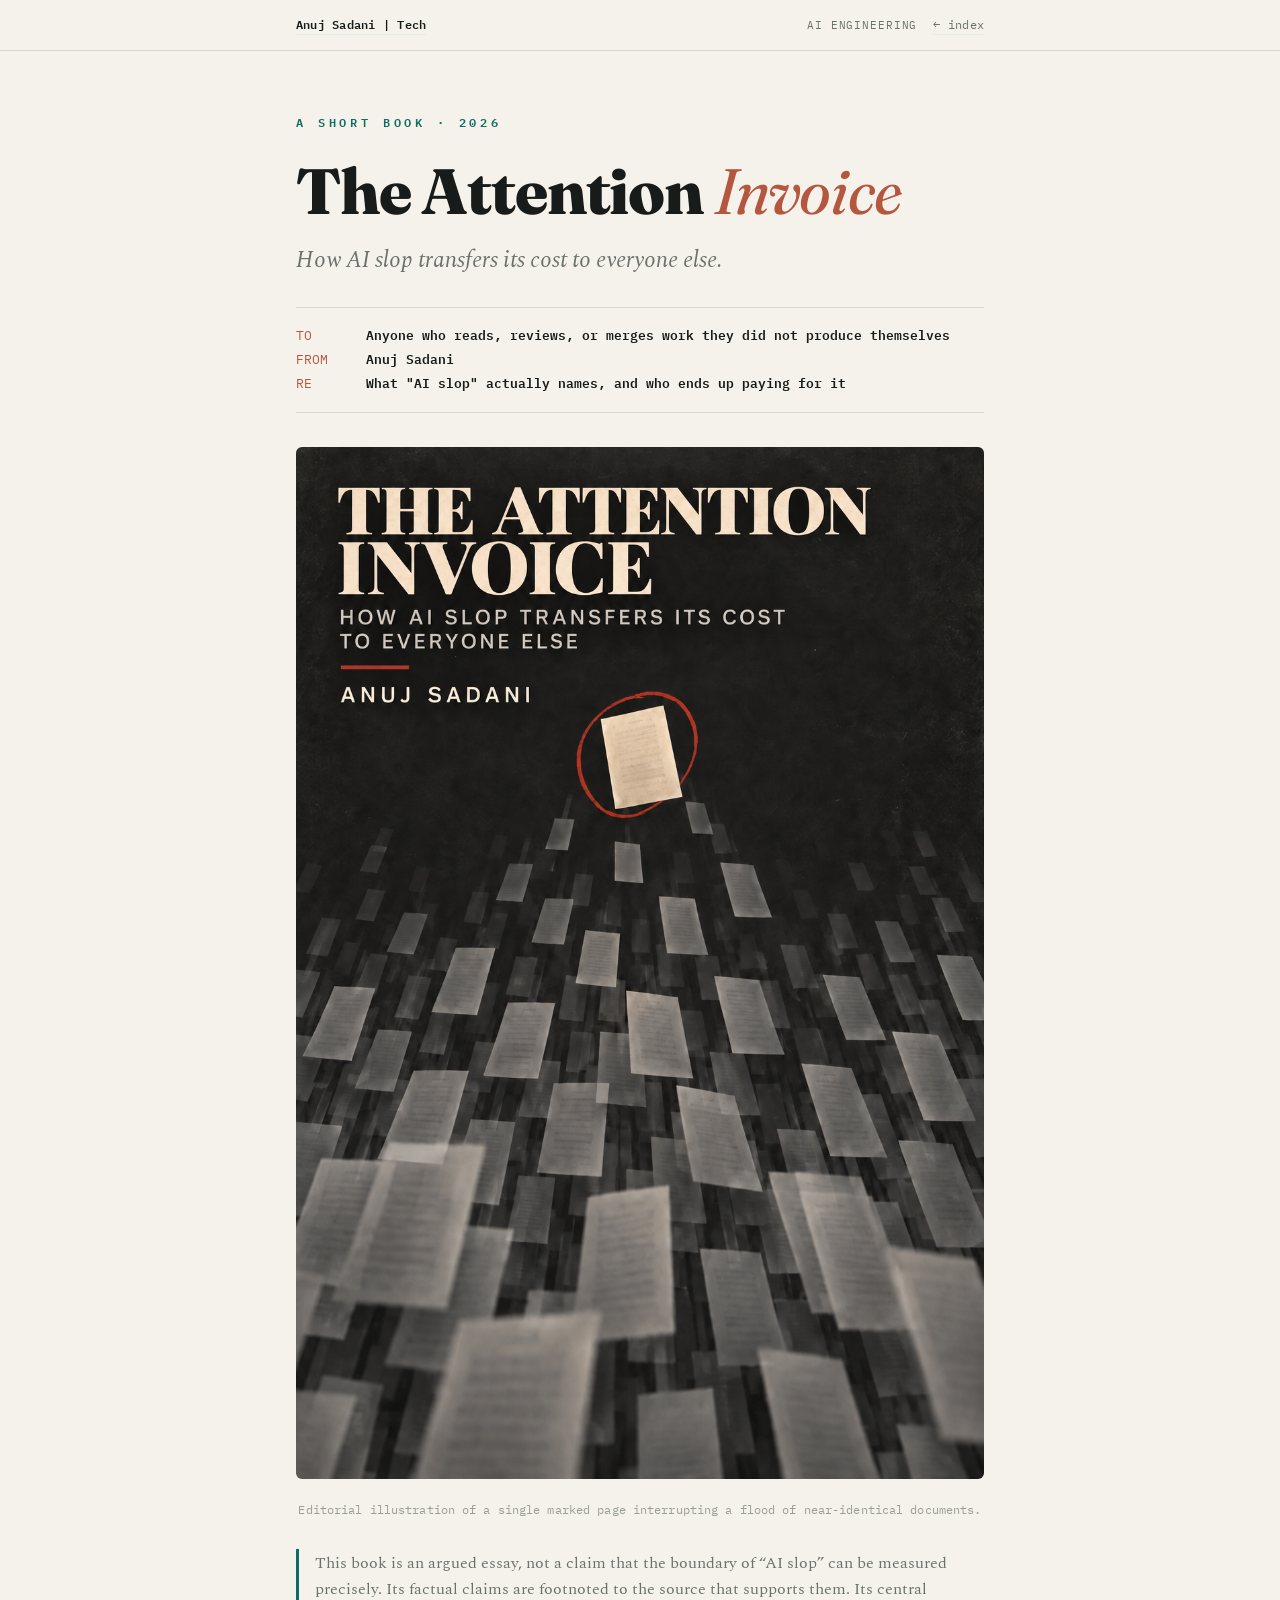
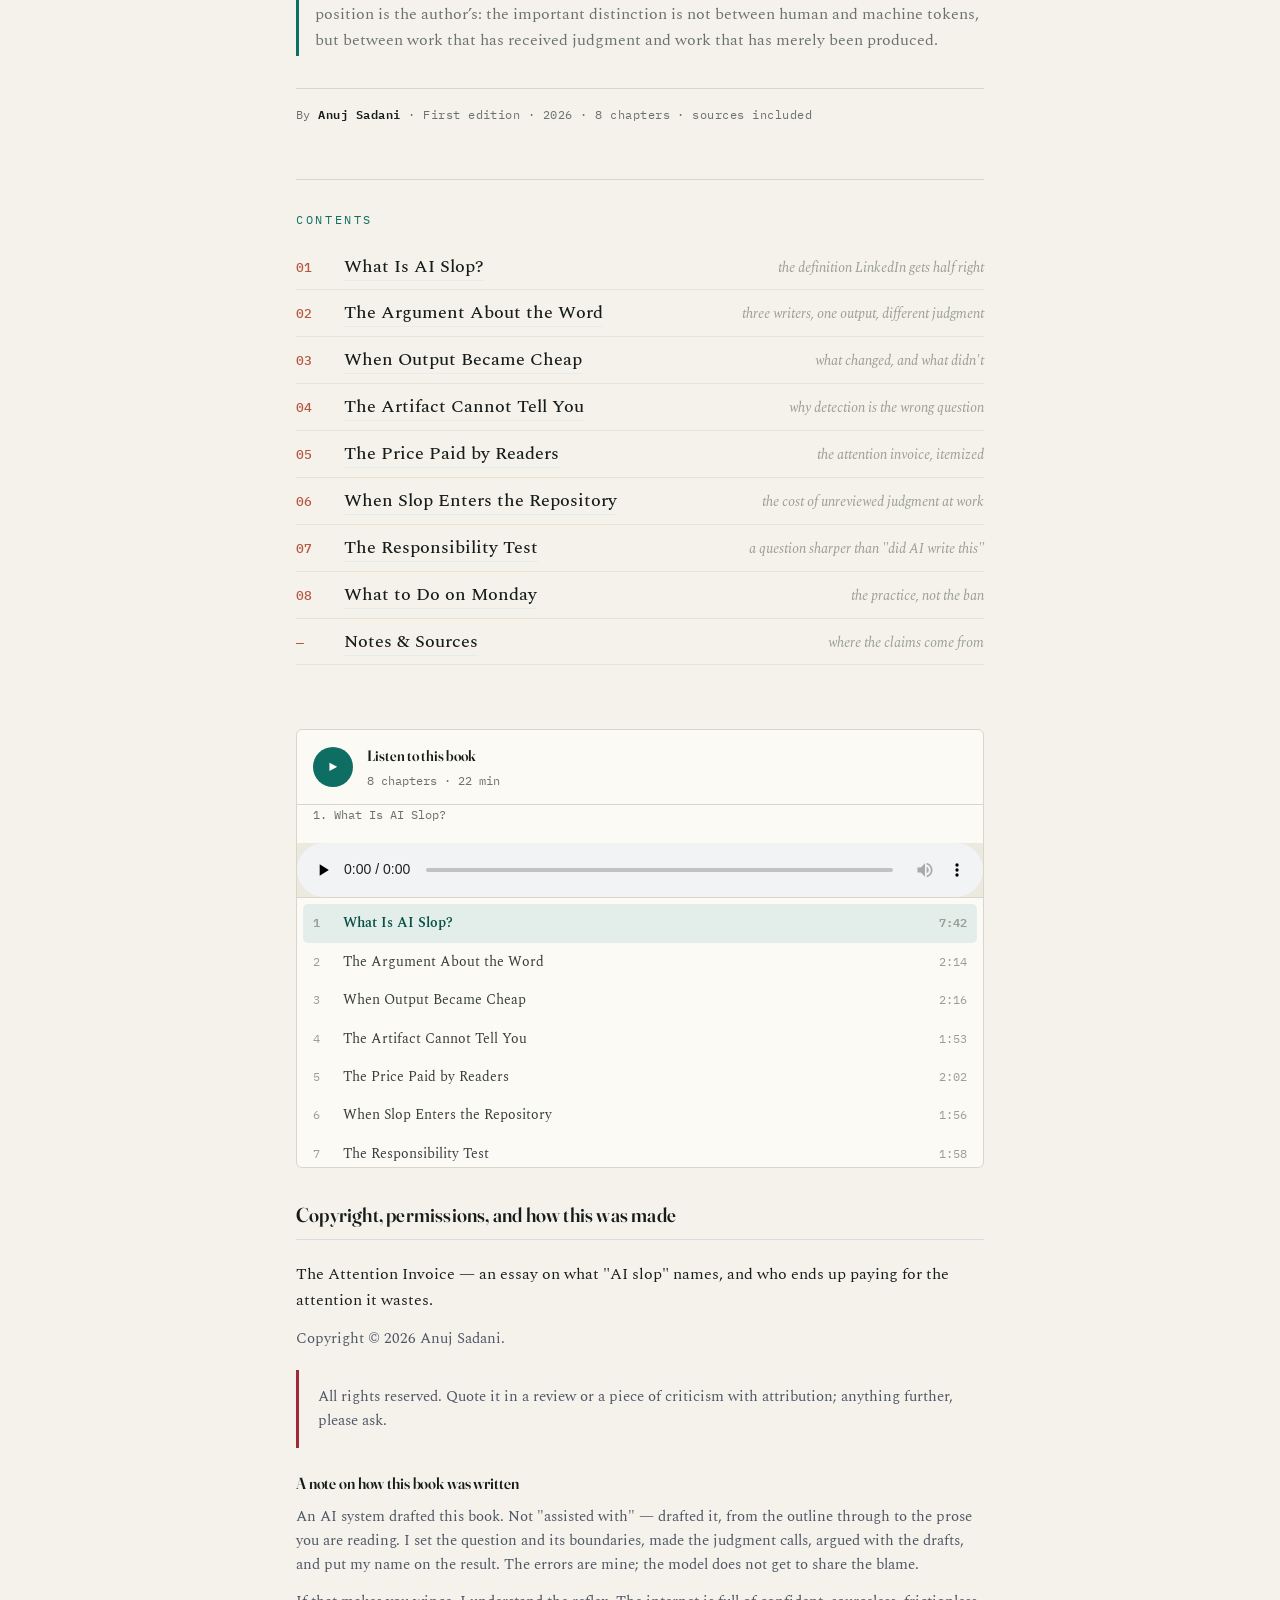
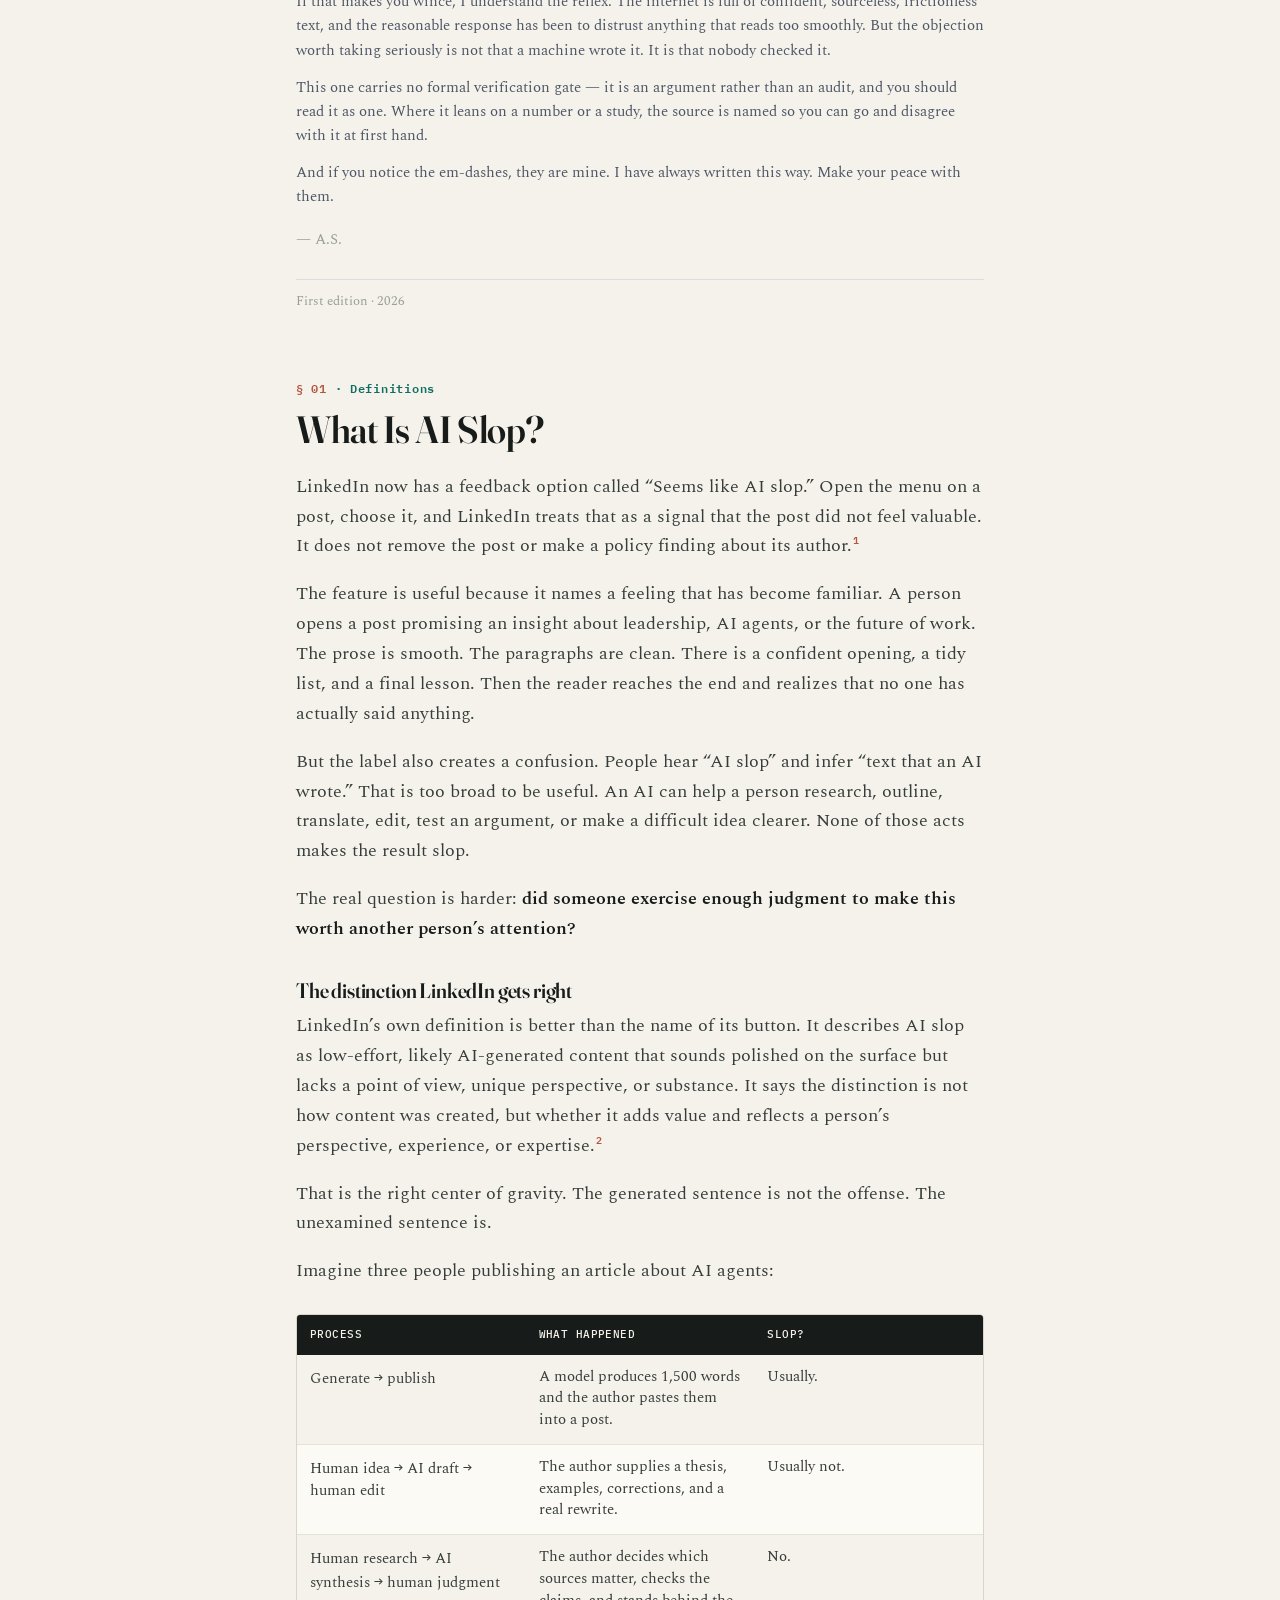
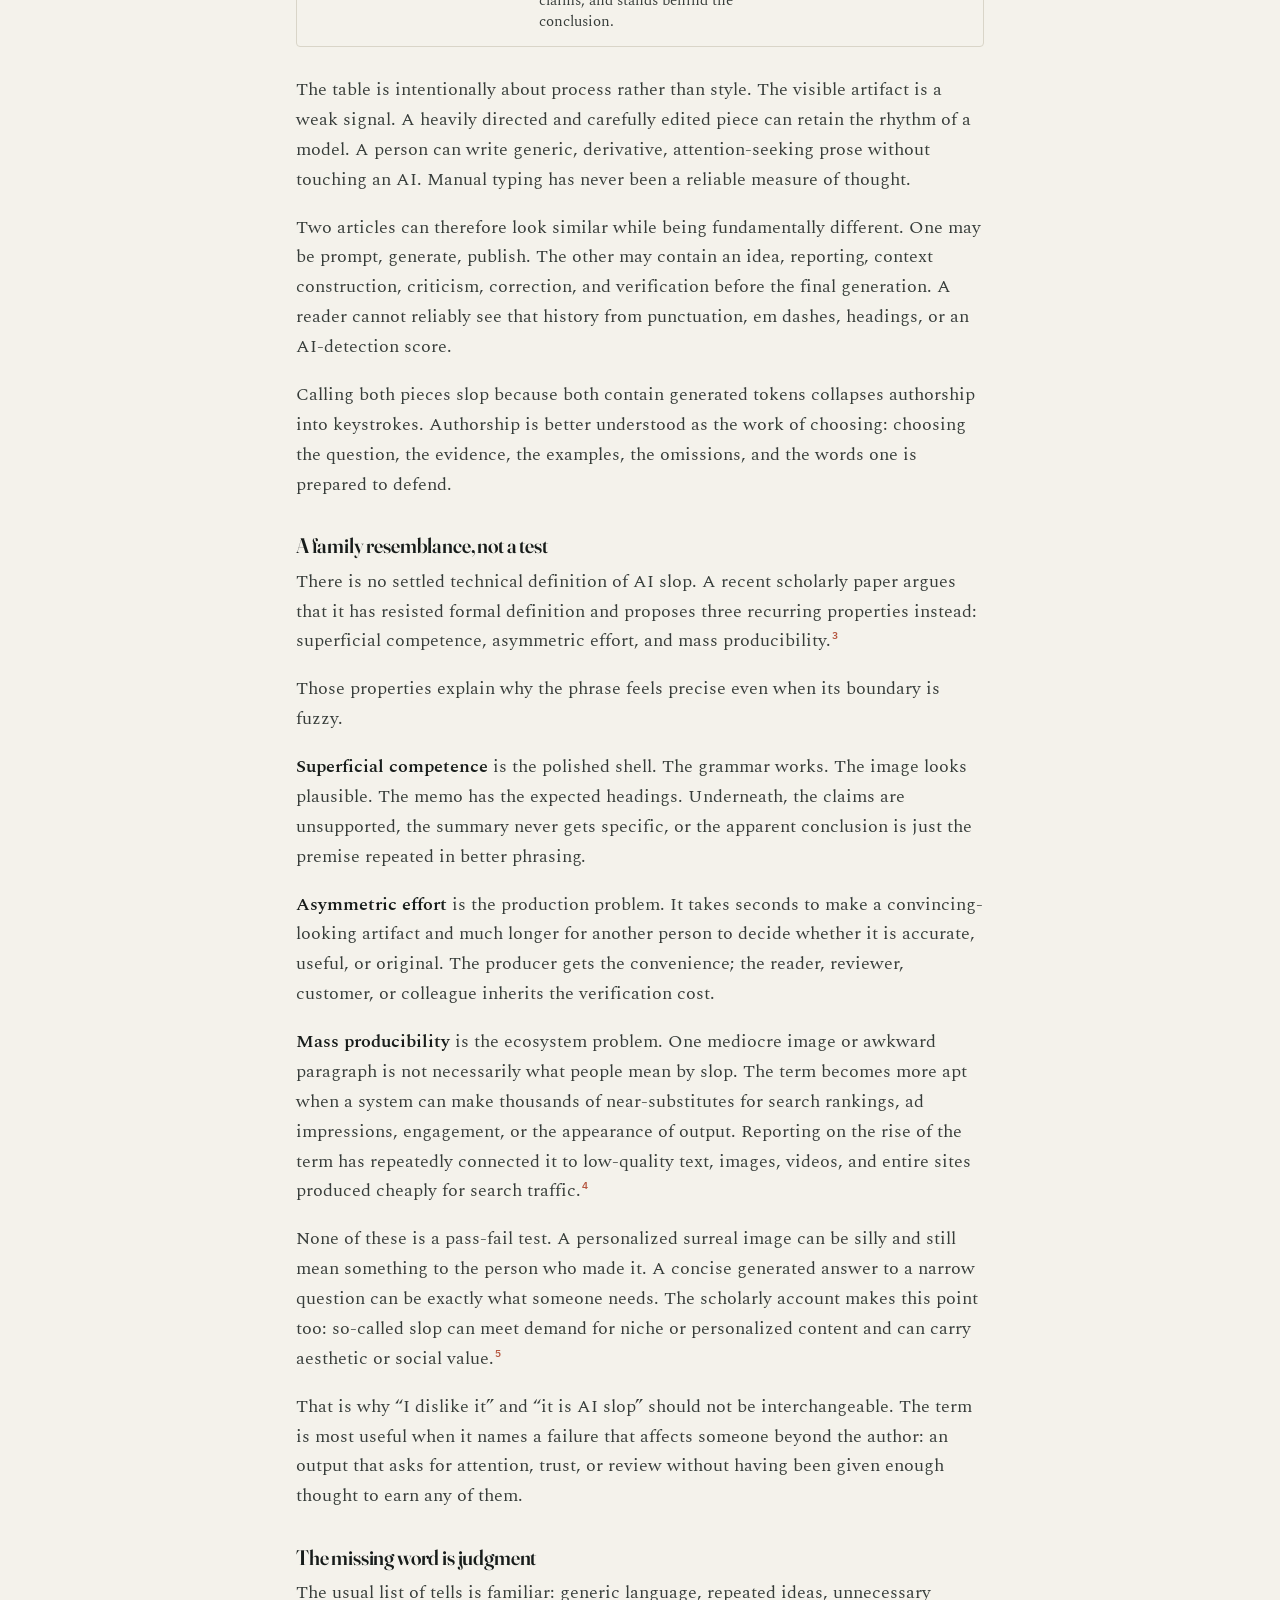
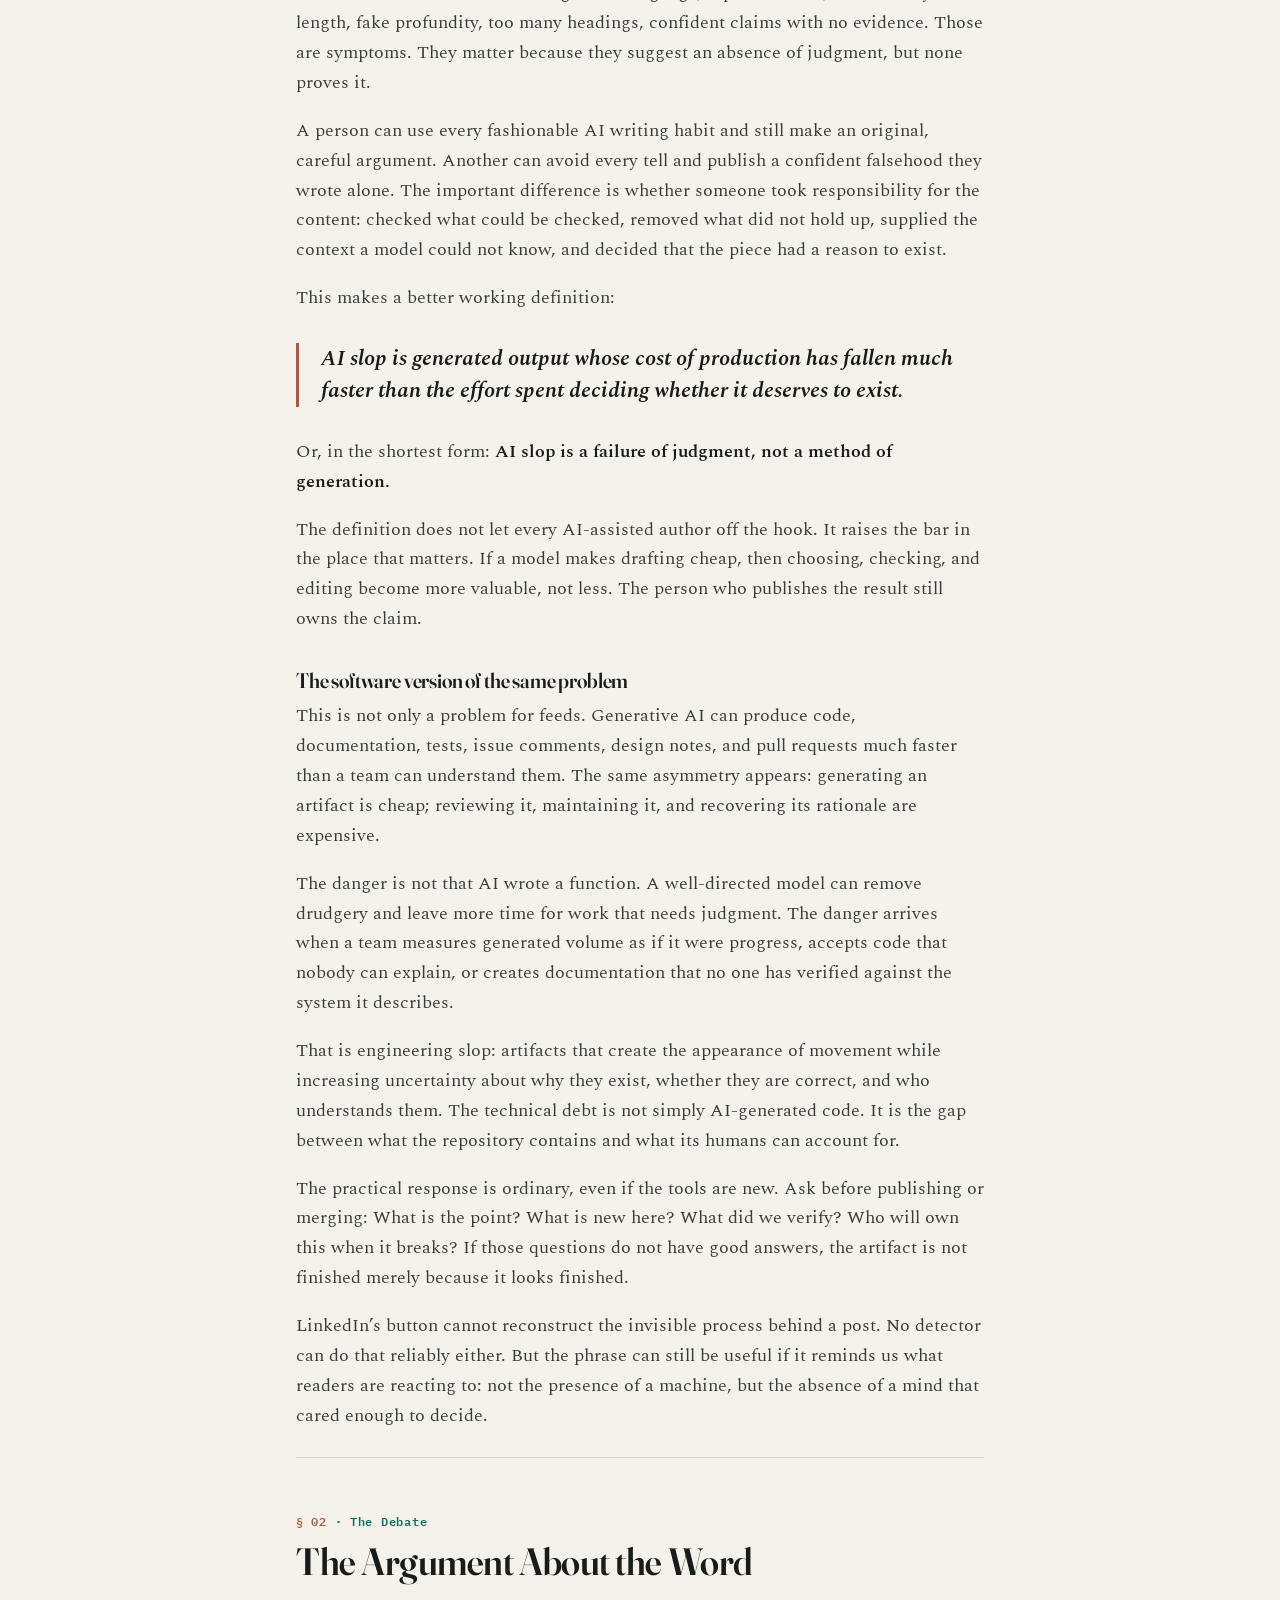
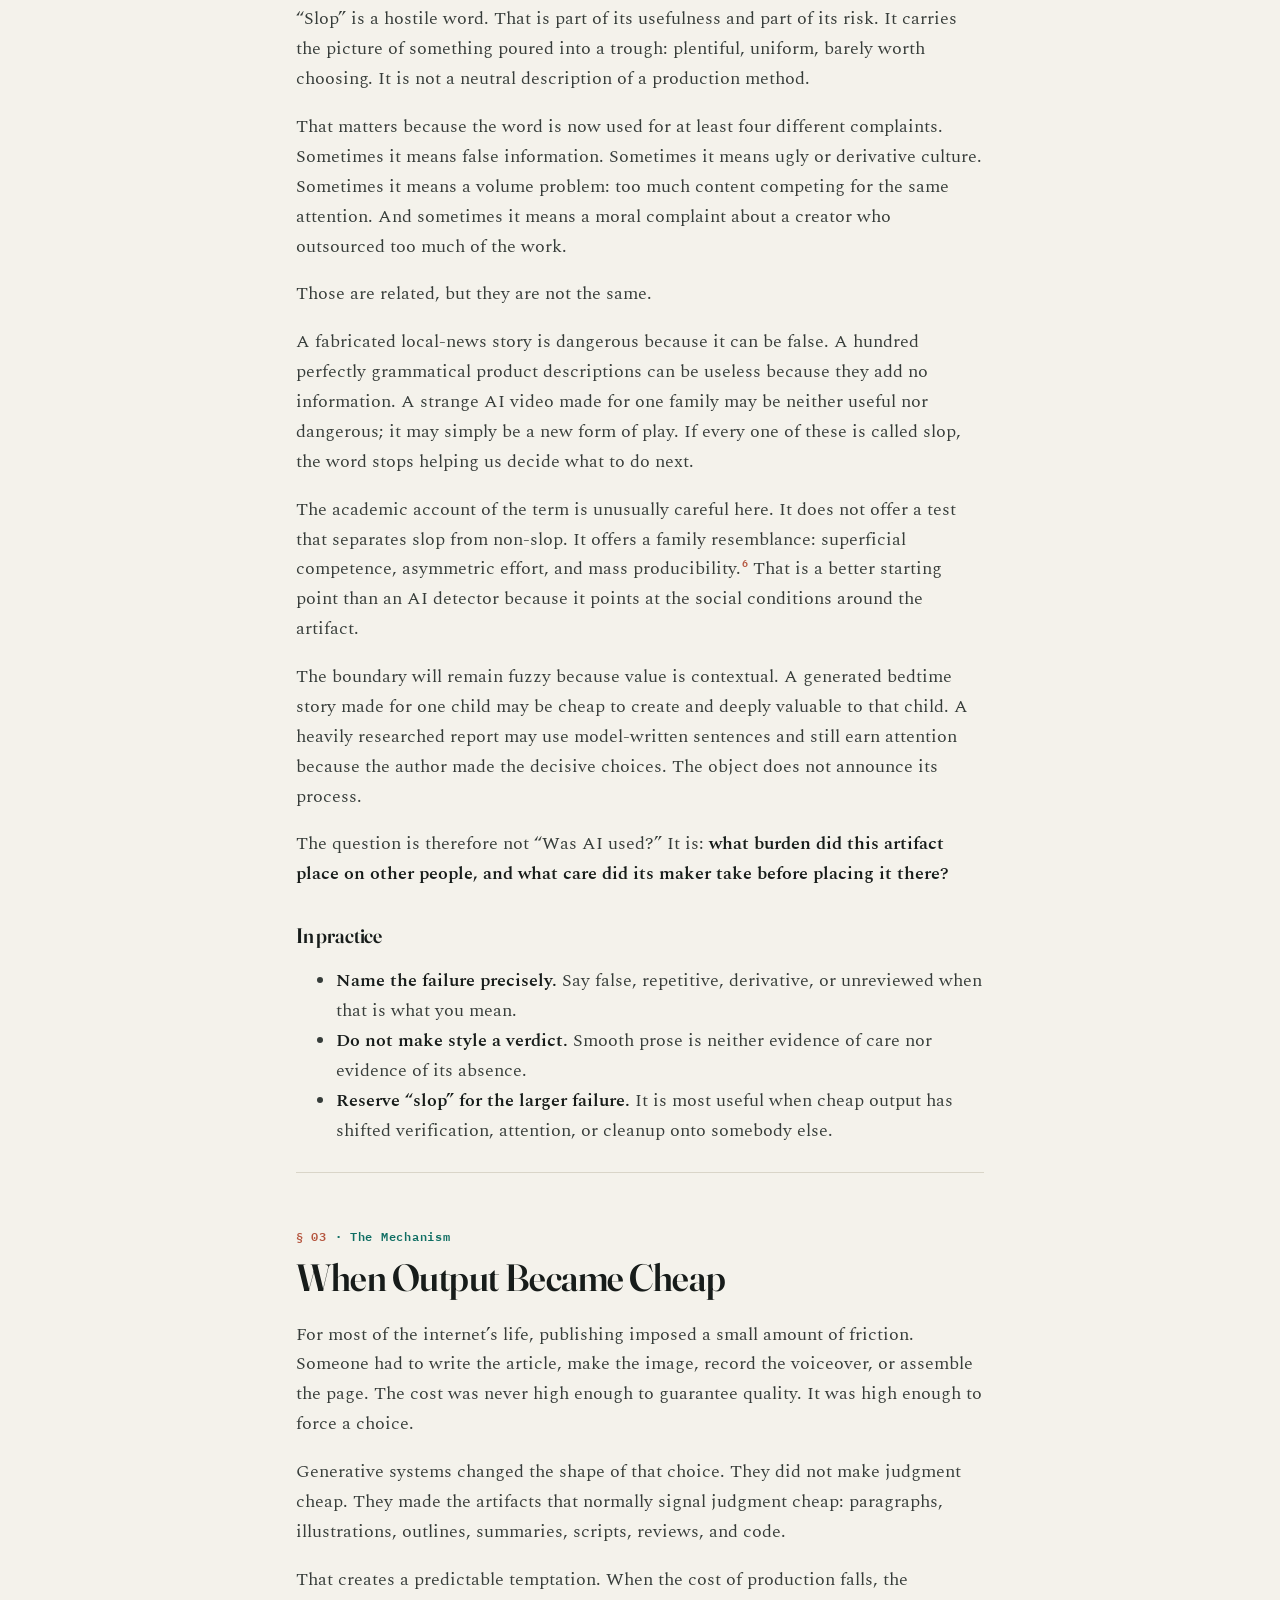
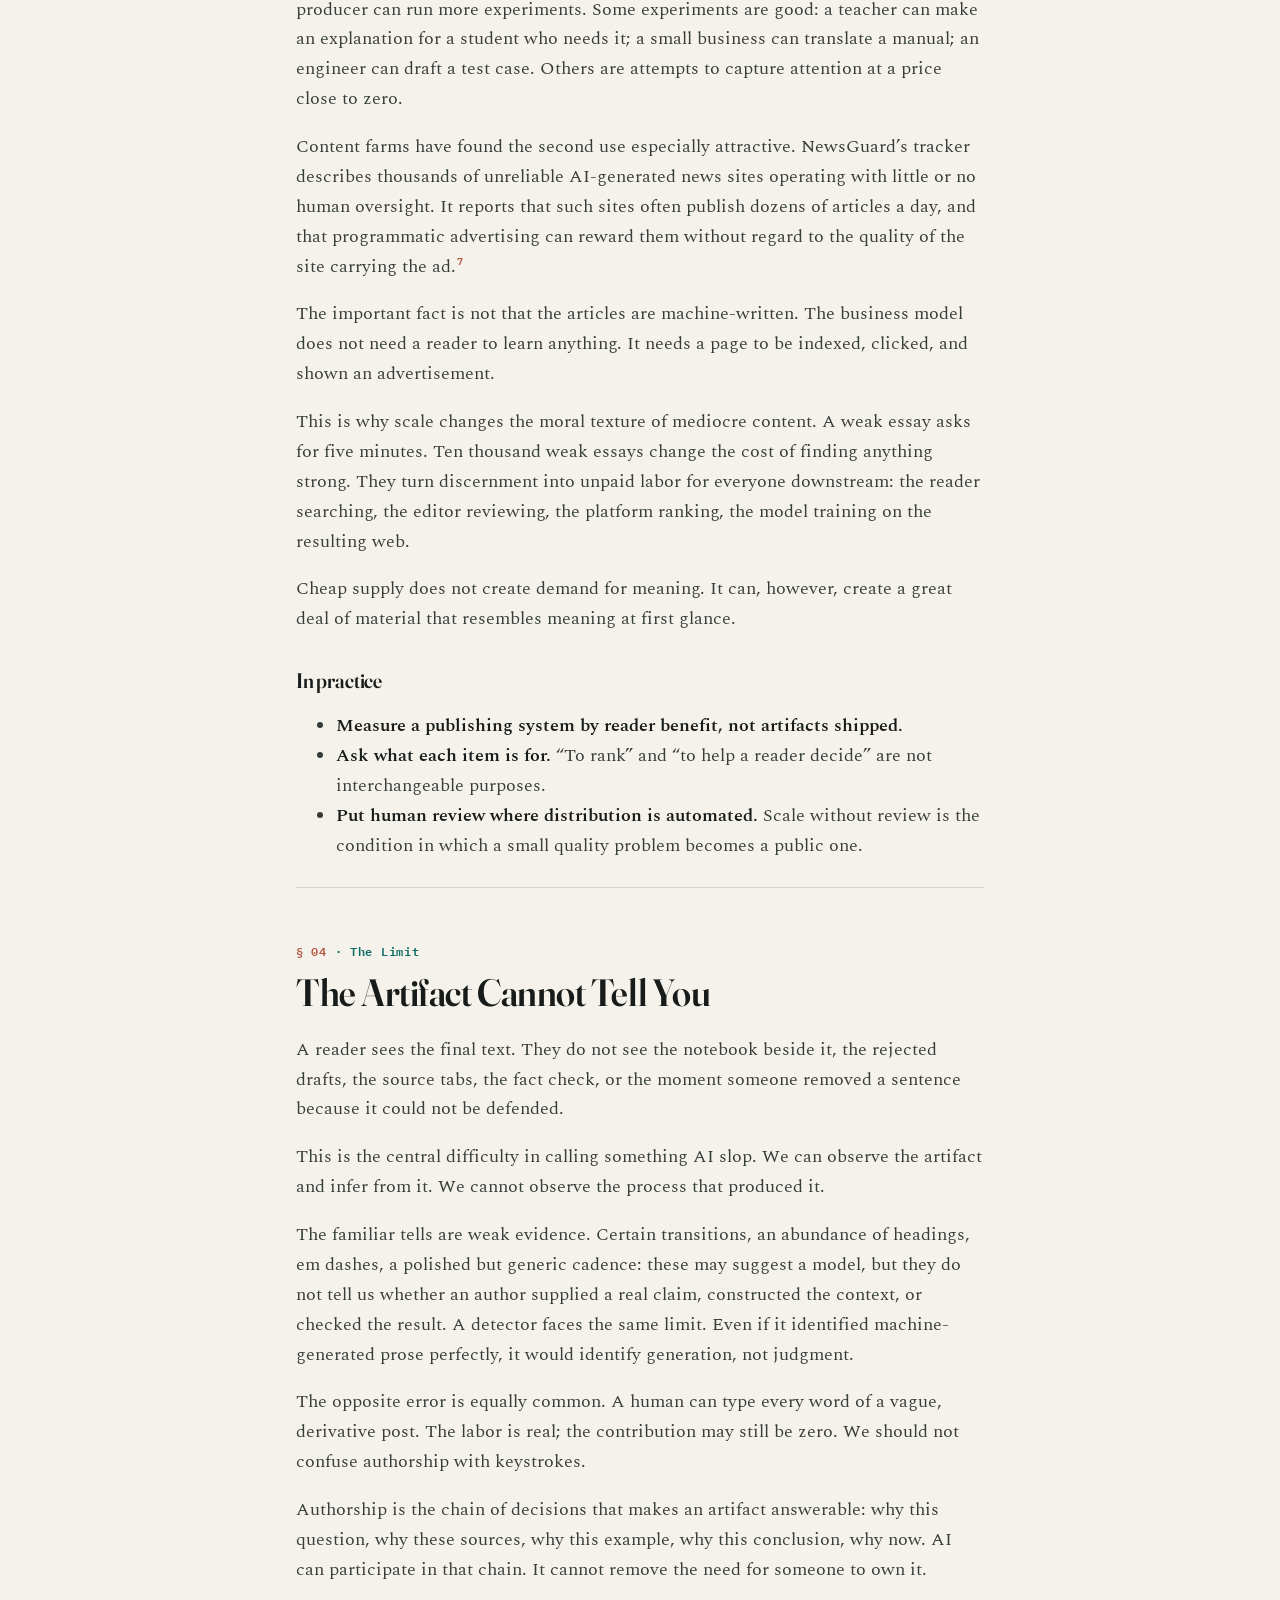
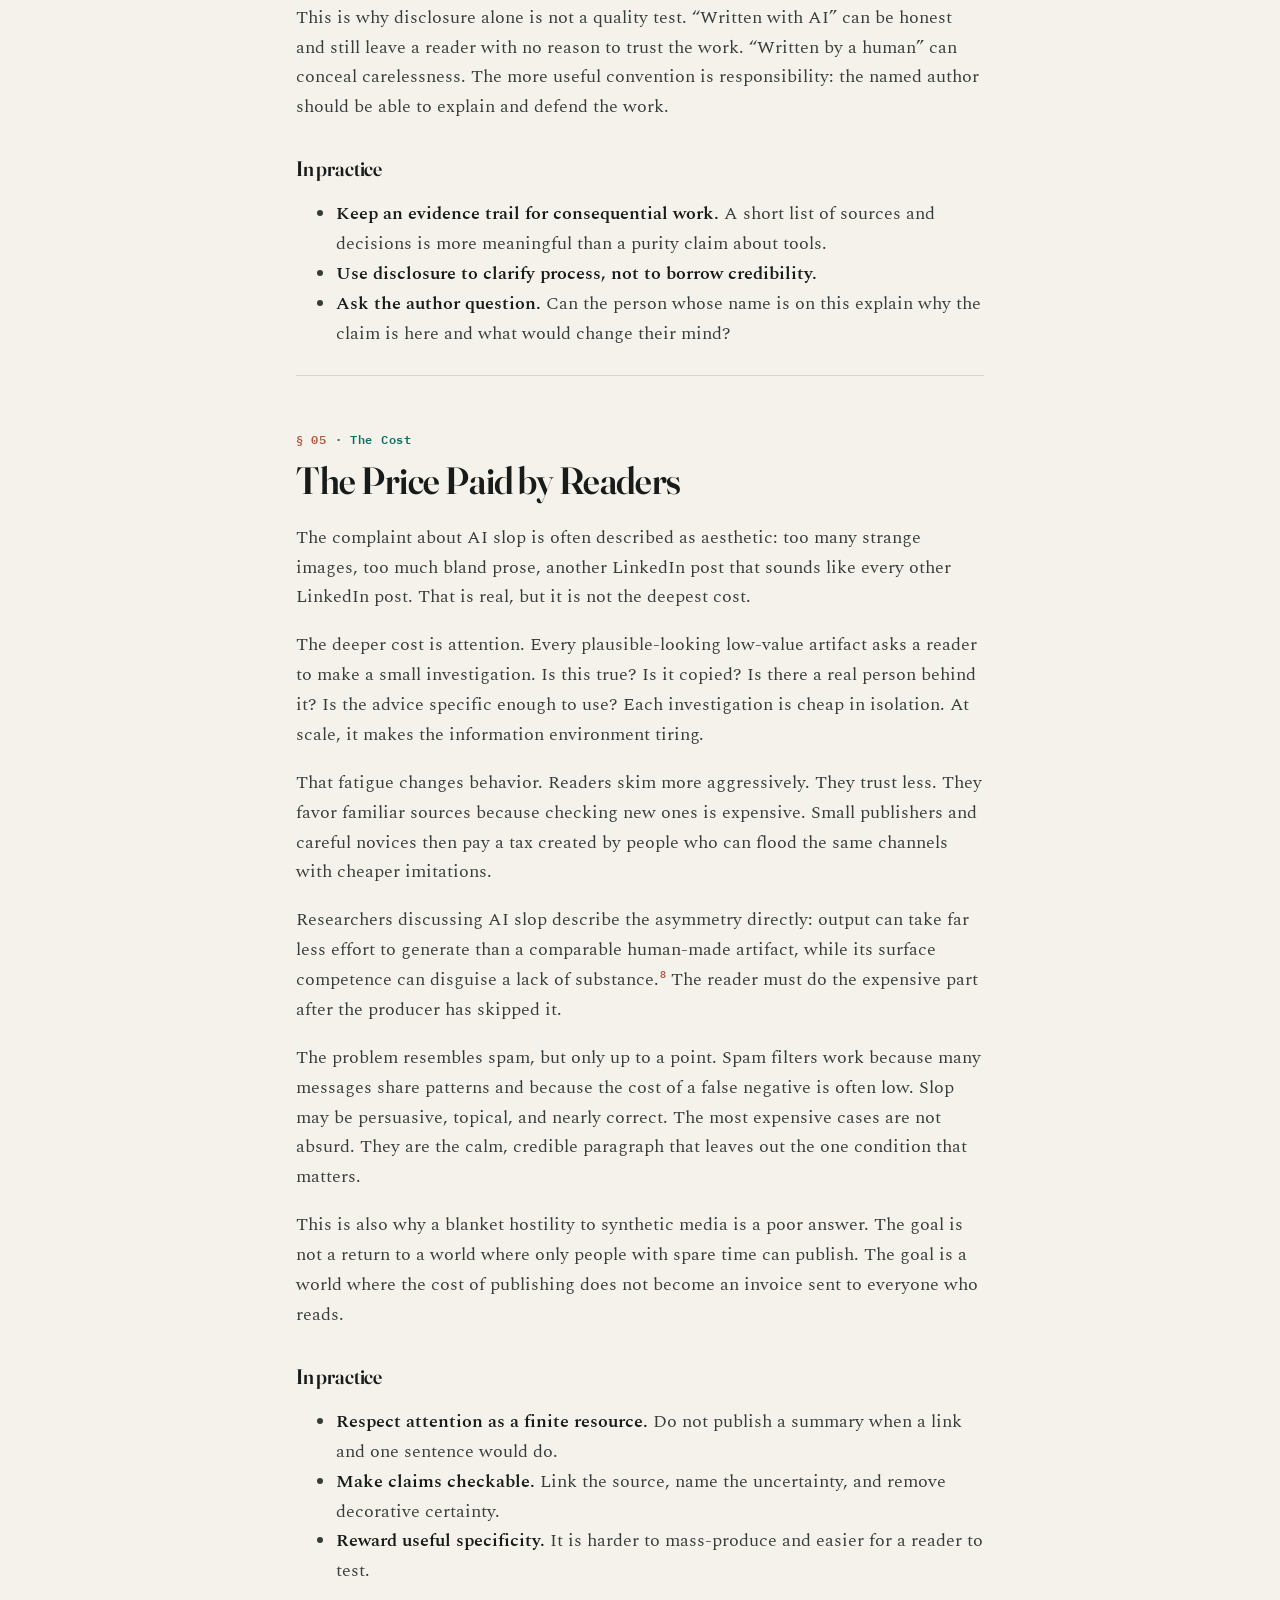
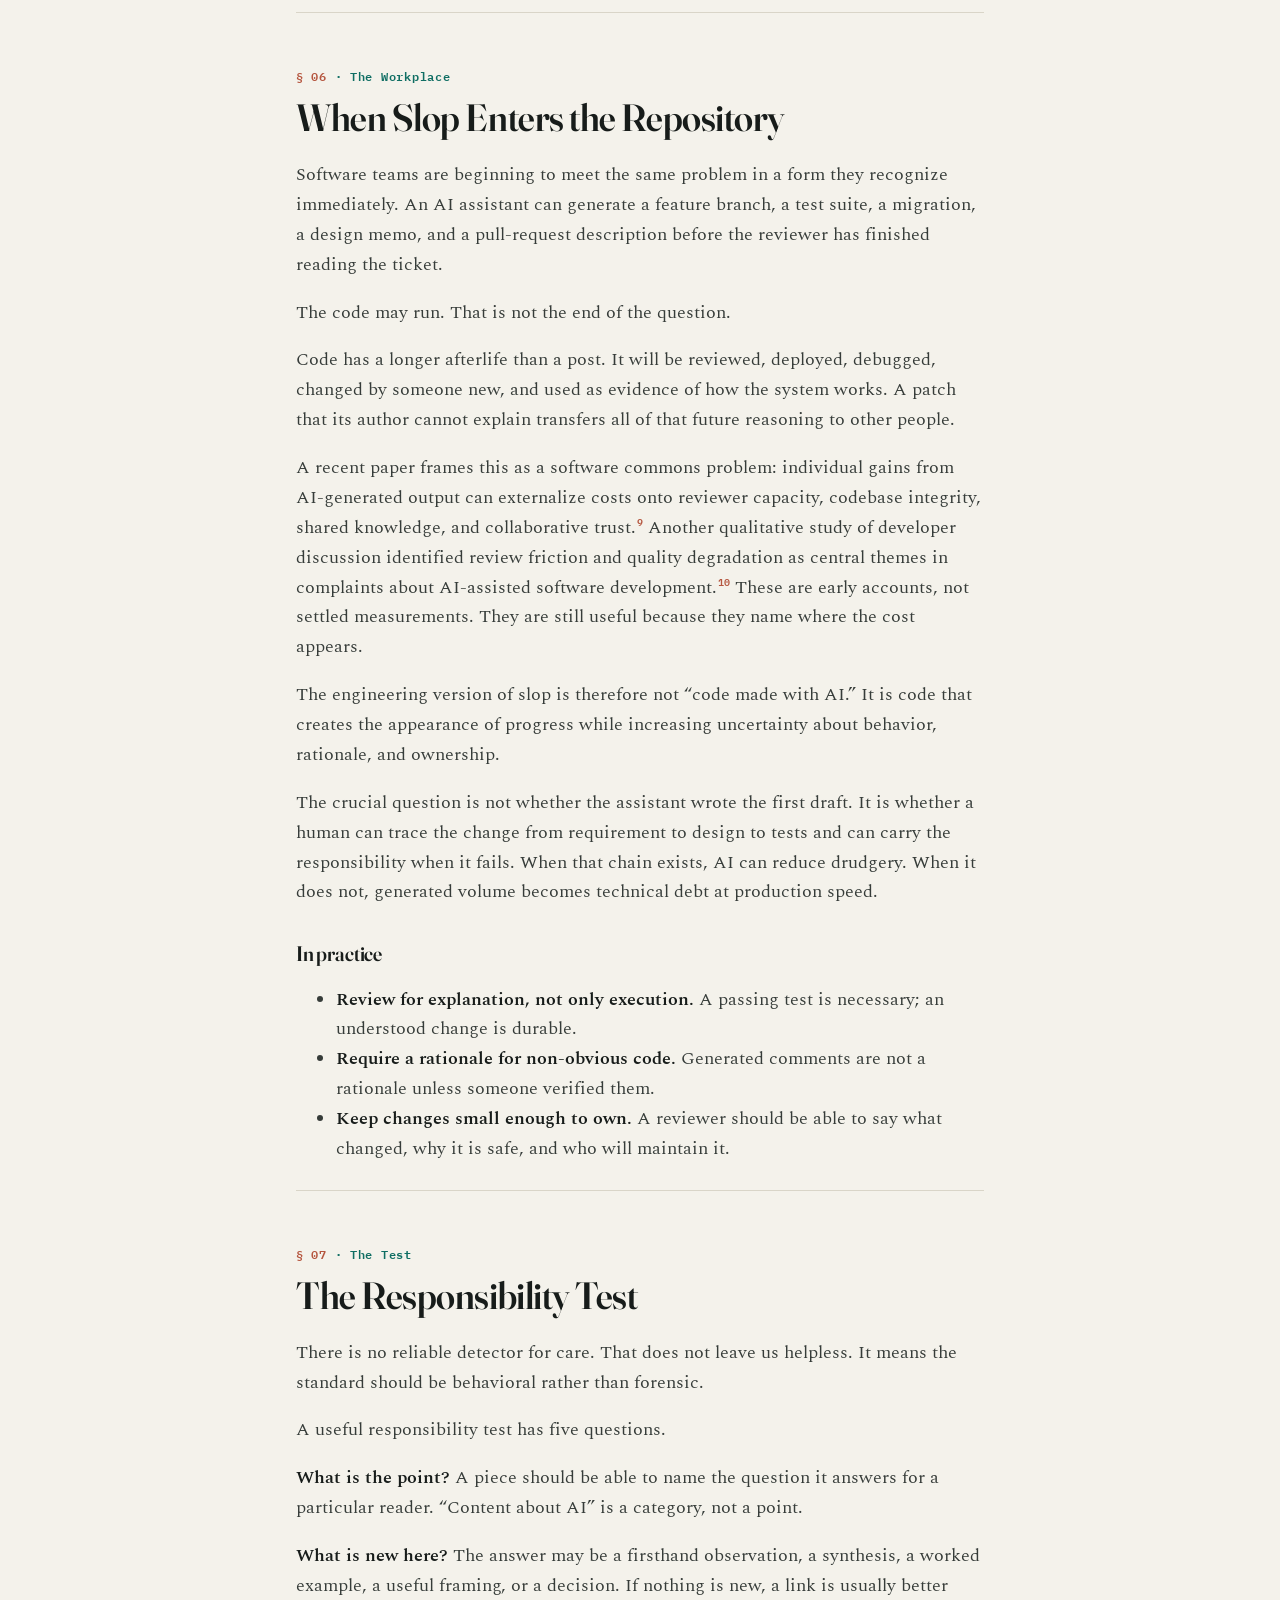
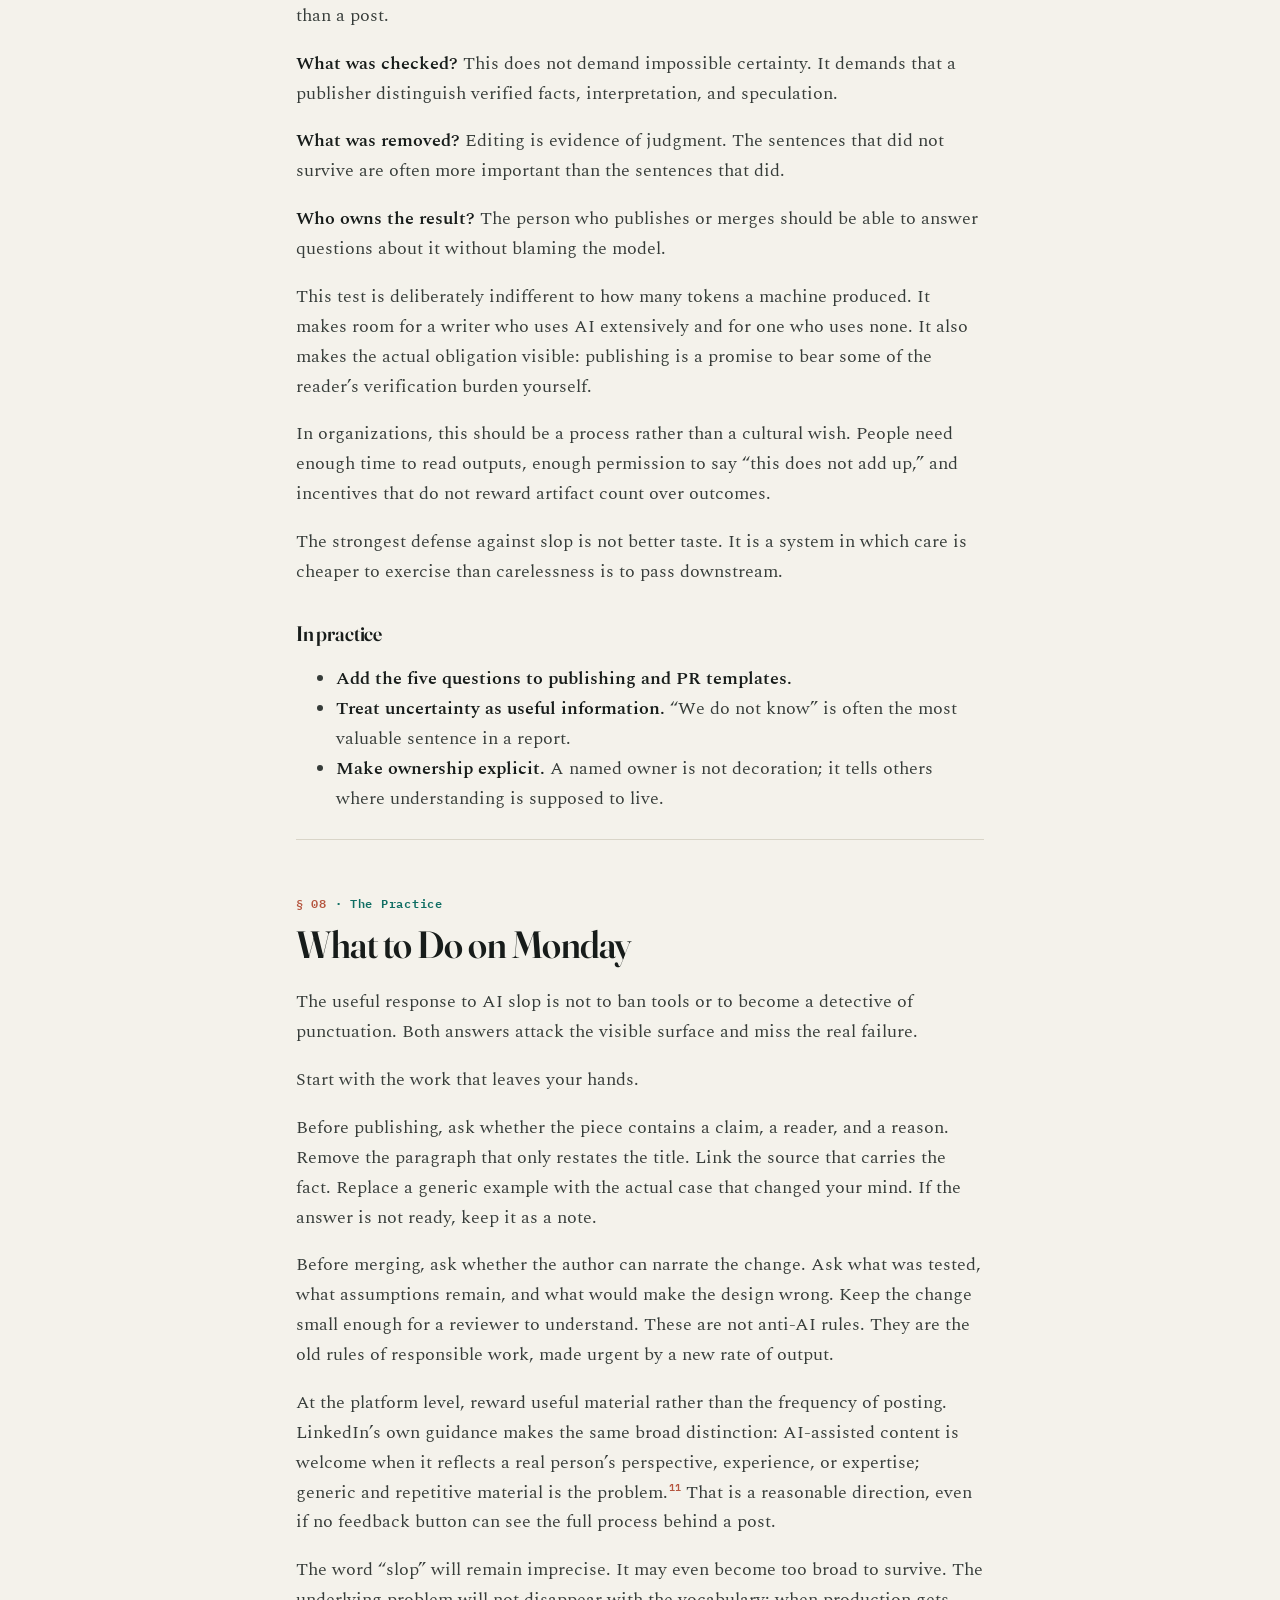
==== commit 4e83af69: "Rebuild in the shelf's editorial design, not the blog template The prior book.html.in used the gener" ====
--- a/index.html
+++ b/index.html
@@ -1,7 +1,9 @@
+<!DOCTYPE html>
+<html lang="en">
+<head>
 <meta charset="utf-8">
-<title>The Attention Invoice</title>
 <meta name="viewport" content="width=device-width, initial-scale=1">
-<meta name="description" content="The Attention Invoice: how AI slop transfers its cost to everyone else.">
+<title>The Attention Invoice: How AI Slop Transfers Its Cost to Everyone Else</title>
 <meta name="author" content="Anuj Sadani">
 <link rel="canonical" href="https://tech.anujsadani.in/ai-slop/">
 
@@ -9,7 +11,7 @@
 <meta property="og:url" content="https://tech.anujsadani.in/ai-slop/">
 <meta property="og:site_name" content="Anuj Sadani | Tech">
 <meta property="og:title" content="The Attention Invoice">
-<meta property="og:description" content="The Attention Invoice: how AI slop transfers its cost to everyone else.">
+<meta property="og:description" content="AI slop is not text an AI wrote. It is work that shipped without judgment -- and the cost of that missing judgment does not disappear, it transfers to whoever reads, merges, or depends on the result.">
 <meta property="og:image" content="https://tech.anujsadani.in/assets/profile-pic.png">
 <meta property="article:published_time" content="2026-09-14">
 <meta property="article:author" content="Anuj Sadani">
@@ -18,750 +20,297 @@
 <script type="application/ld+json">
 {
   "@context": "https://schema.org",
-  "@type": "Book",
-  "name": "The Attention Invoice",
-  "description": "The Attention Invoice: how AI slop transfers its cost to everyone else.",
+  "@type": "BlogPosting",
+  "headline": "The Attention Invoice",
   "url": "https://tech.anujsadani.in/ai-slop/",
+  "mainEntityOfPage": "https://tech.anujsadani.in/ai-slop/",
+  "inLanguage": "en",
+  "isPartOf": { "@id": "https://tech.anujsadani.in/#blog" },
   "author": {
     "@type": "Person",
     "@id": "https://anujsadani.in/#person",
     "name": "Anuj Sadani",
     "url": "https://anujsadani.in/"
-  }
+  },
+  "description": "AI slop is not text an AI wrote. It is work that shipped without judgment -- and the cost of that missing judgment does not disappear, it transfers to whoever reads, merges, or depends on the result.",
+  "datePublished": "2026-09-14",
+  "keywords": "ai-engineering"
 }
 </script>
-<!-- Set theme before first paint: saved choice wins, else OS preference. No flash. -->
-<script>
-  (function () {
-    try {
-      var saved = localStorage.getItem('theme');
-      var theme = saved || (window.matchMedia('(prefers-color-scheme: dark)').matches ? 'dark' : 'light');
-      document.documentElement.setAttribute('data-theme', theme);
-    } catch (e) {}
-  })();
-</script>
+<meta name="description" content="AI slop is not text an AI wrote. It is work that shipped without judgment -- and the cost of that missing judgment does not disappear, it transfers to whoever reads, merges, or depends on the result.">
 <link rel="preconnect" href="https://fonts.googleapis.com">
 <link rel="preconnect" href="https://fonts.gstatic.com" crossorigin>
-<link href="https://fonts.googleapis.com/css2?family=Inter:wght@400;500;600;700&family=JetBrains+Mono:wght@400;500&family=Newsreader:opsz,wght@6..72,400;6..72,500;6..72,600&display=swap" rel="stylesheet">
+<link href="https://fonts.googleapis.com/css2?family=Fraunces:ital,opsz,wght@0,9..144,400;0,9..144,600;0,9..144,800;1,9..144,400;1,9..144,600&family=Spectral:ital,wght@0,400;0,500;0,600;1,400;1,600&family=IBM+Plex+Mono:wght@400;500;600&display=swap" rel="stylesheet">
 <style>
-@font-face{font-family:"Archivo";font-style:normal;font-weight:400;font-display:block;src:url([data-uri]) format("woff2")}
-@font-face{font-family:"Archivo";font-style:normal;font-weight:600;font-display:block;src:url([data-uri]) format("woff2")}
-@font-face{font-family:"Archivo";font-style:normal;font-weight:700;font-display:block;src:url([data-uri]) format("woff2")}
-@font-face{font-family:"Source Serif 4";font-style:normal;font-weight:400;font-display:block;src:url([data-uri]) format("woff2")}
-@font-face{font-family:"Source Serif 4";font-style:normal;font-weight:600;font-display:block;src:url([data-uri]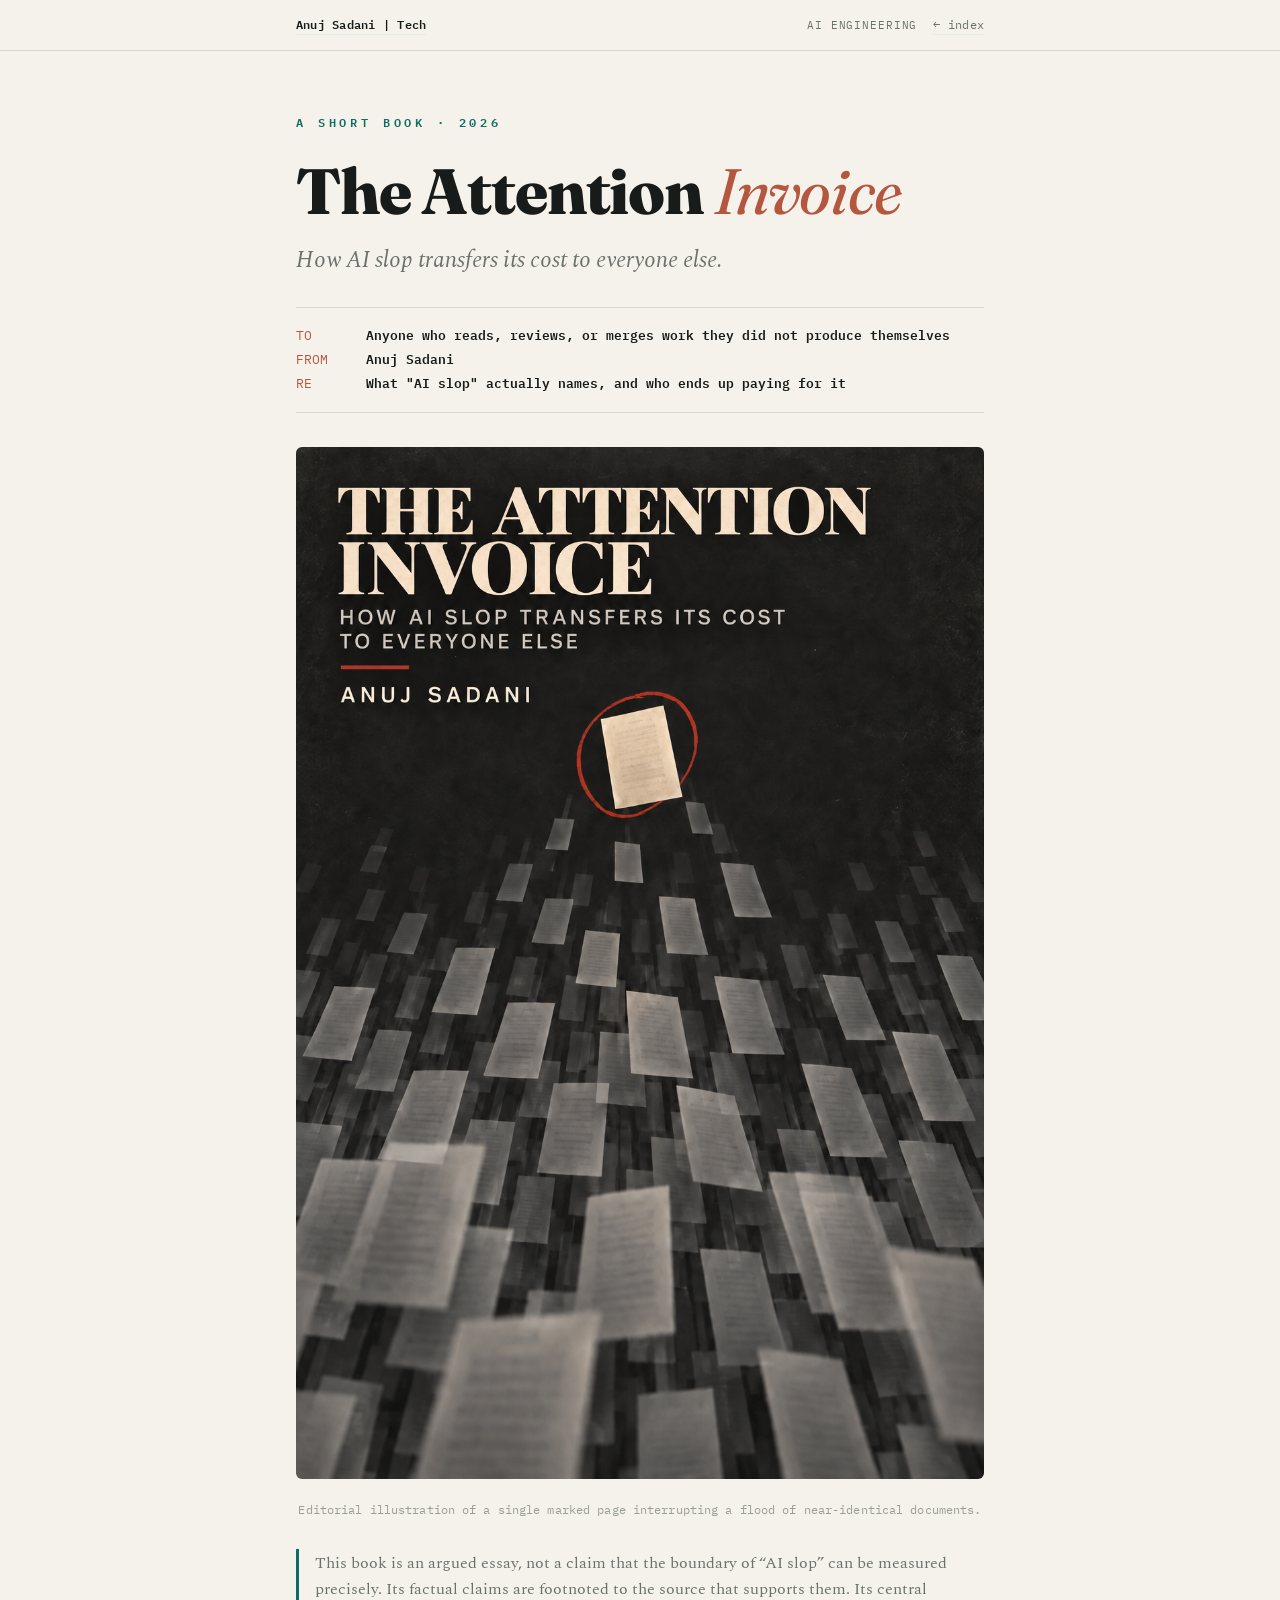
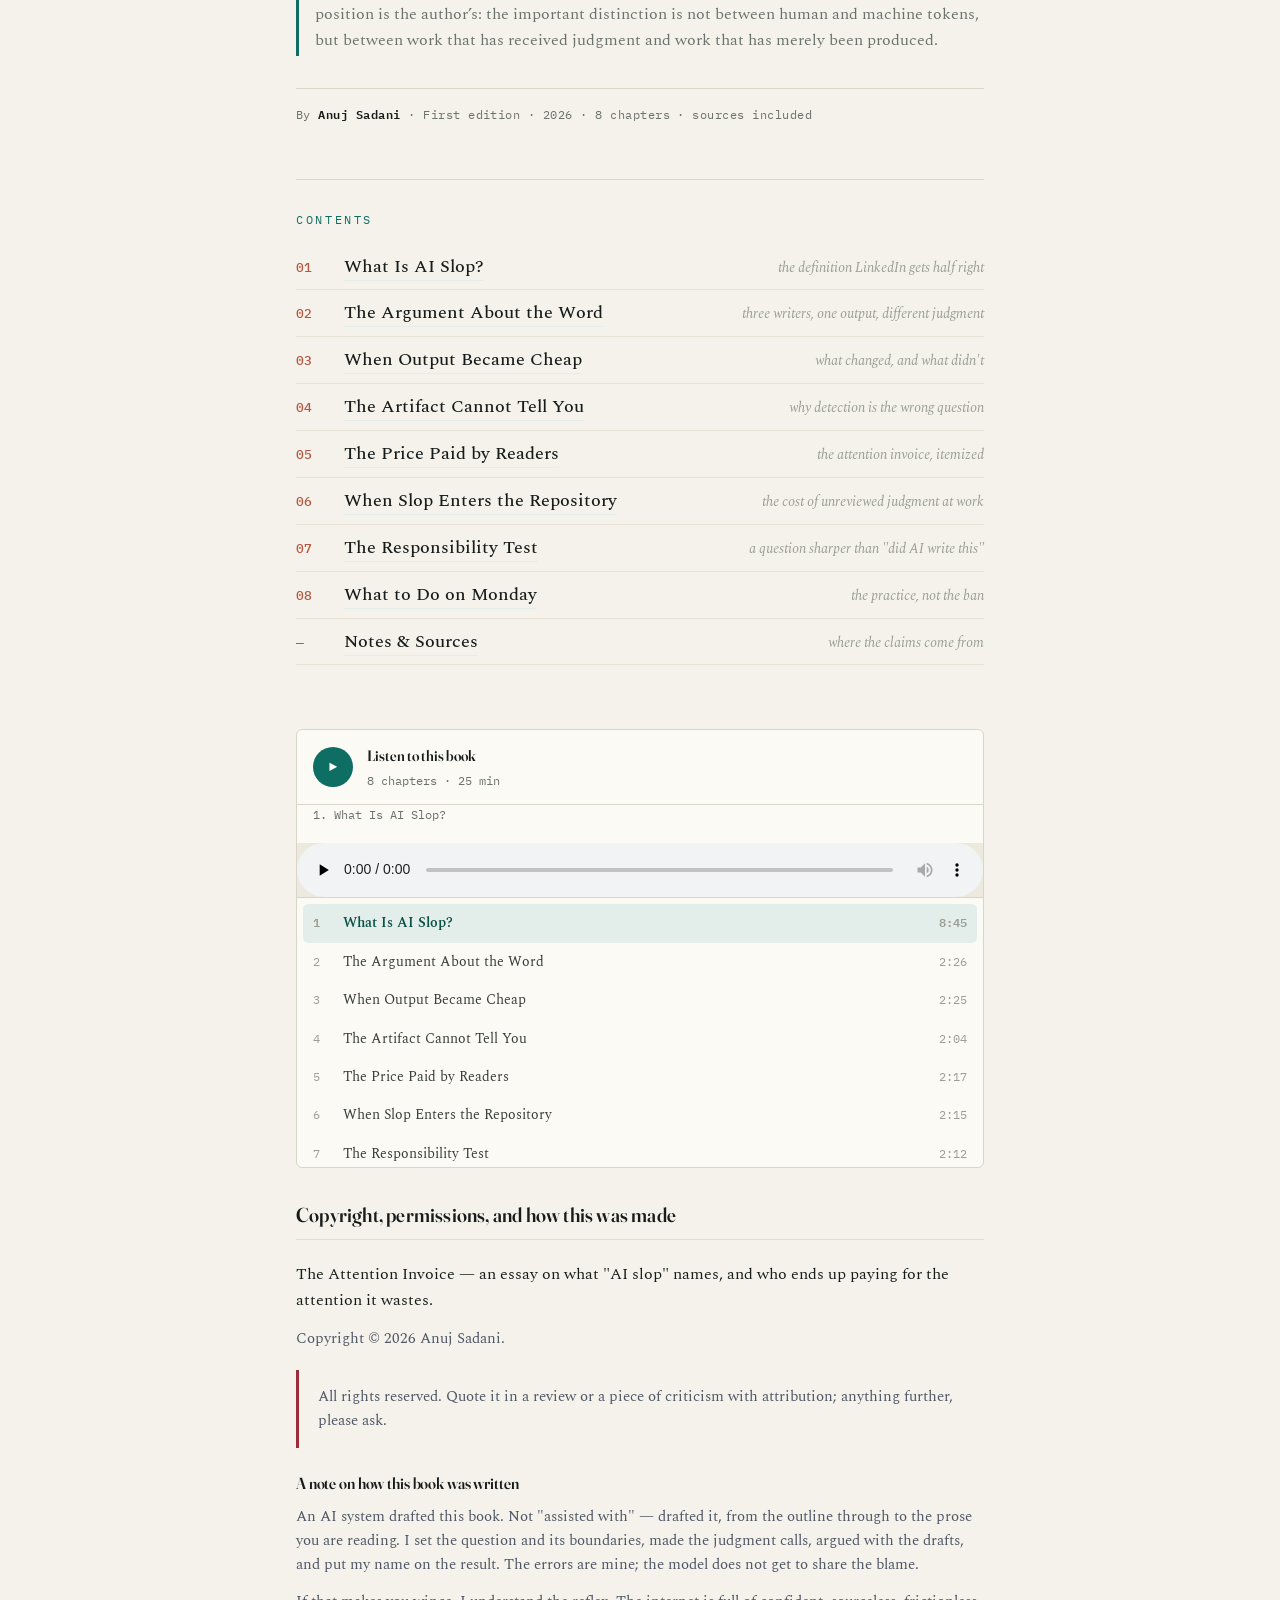
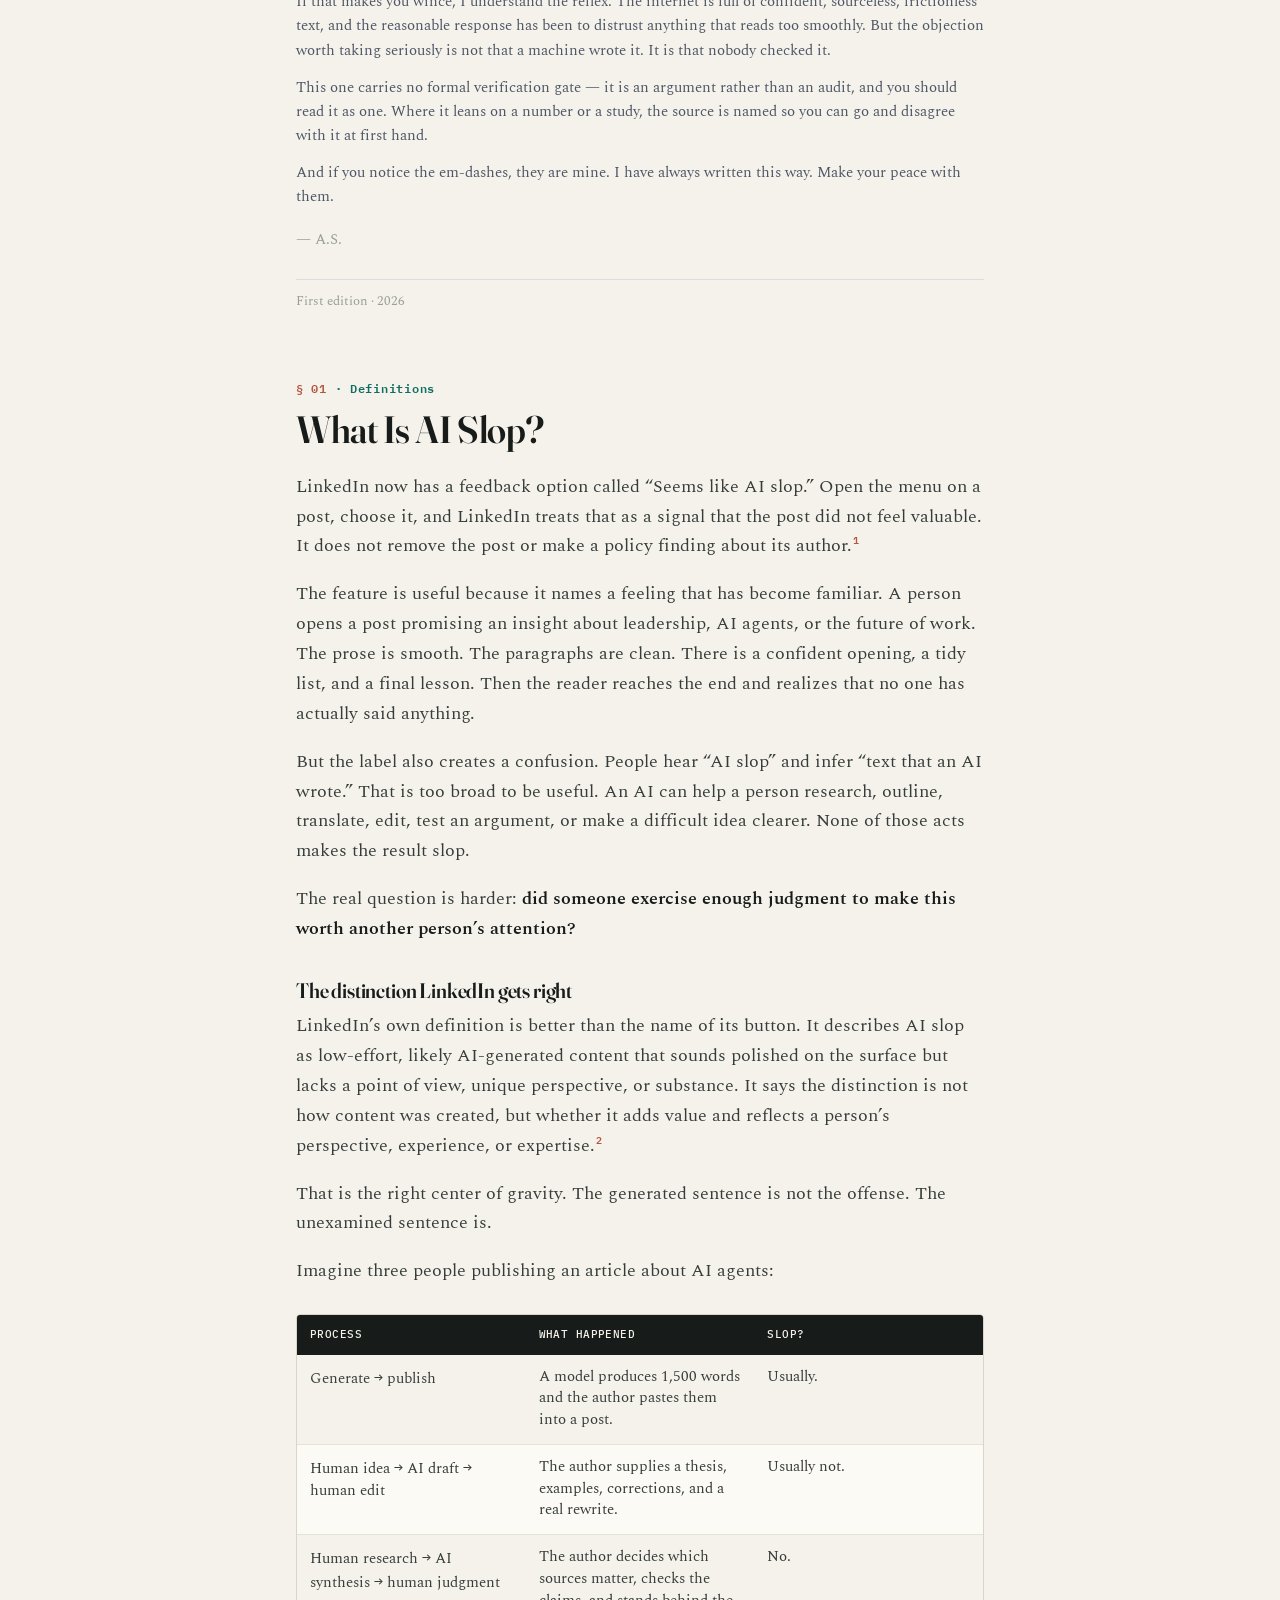
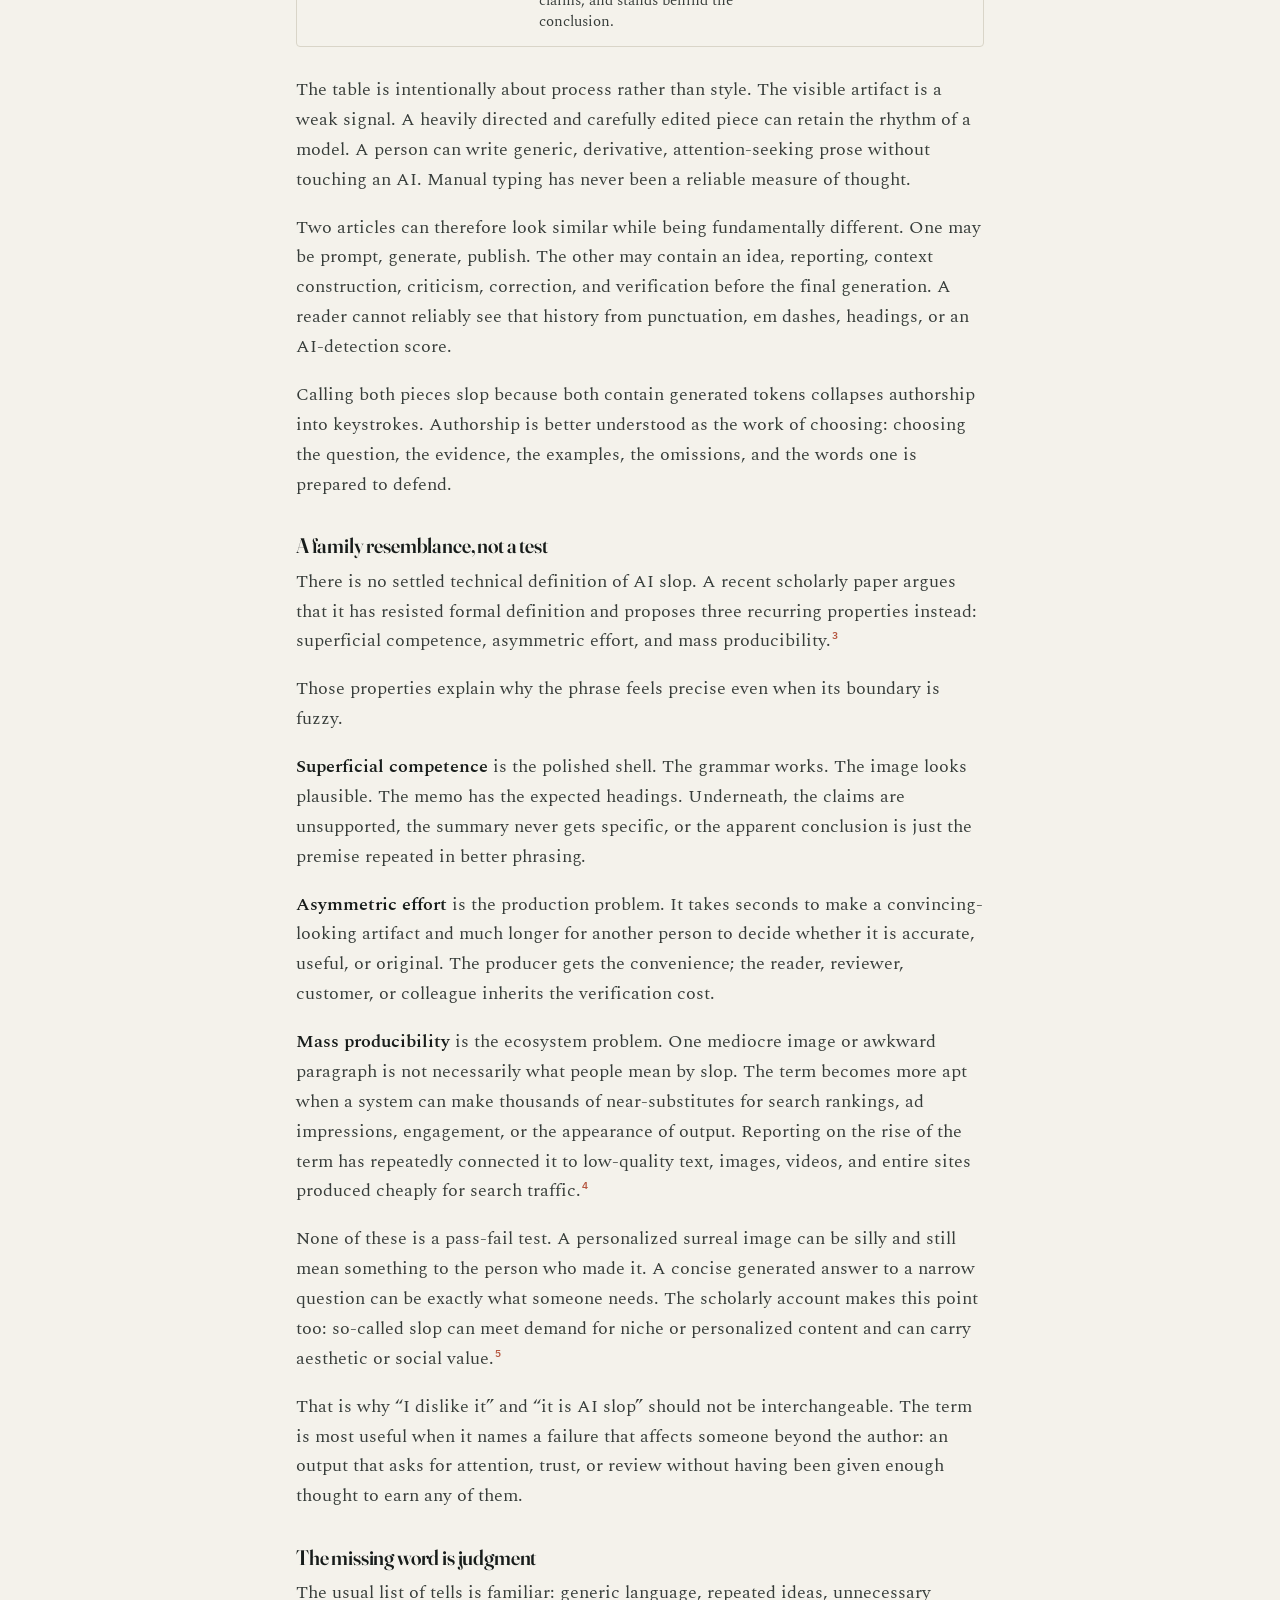
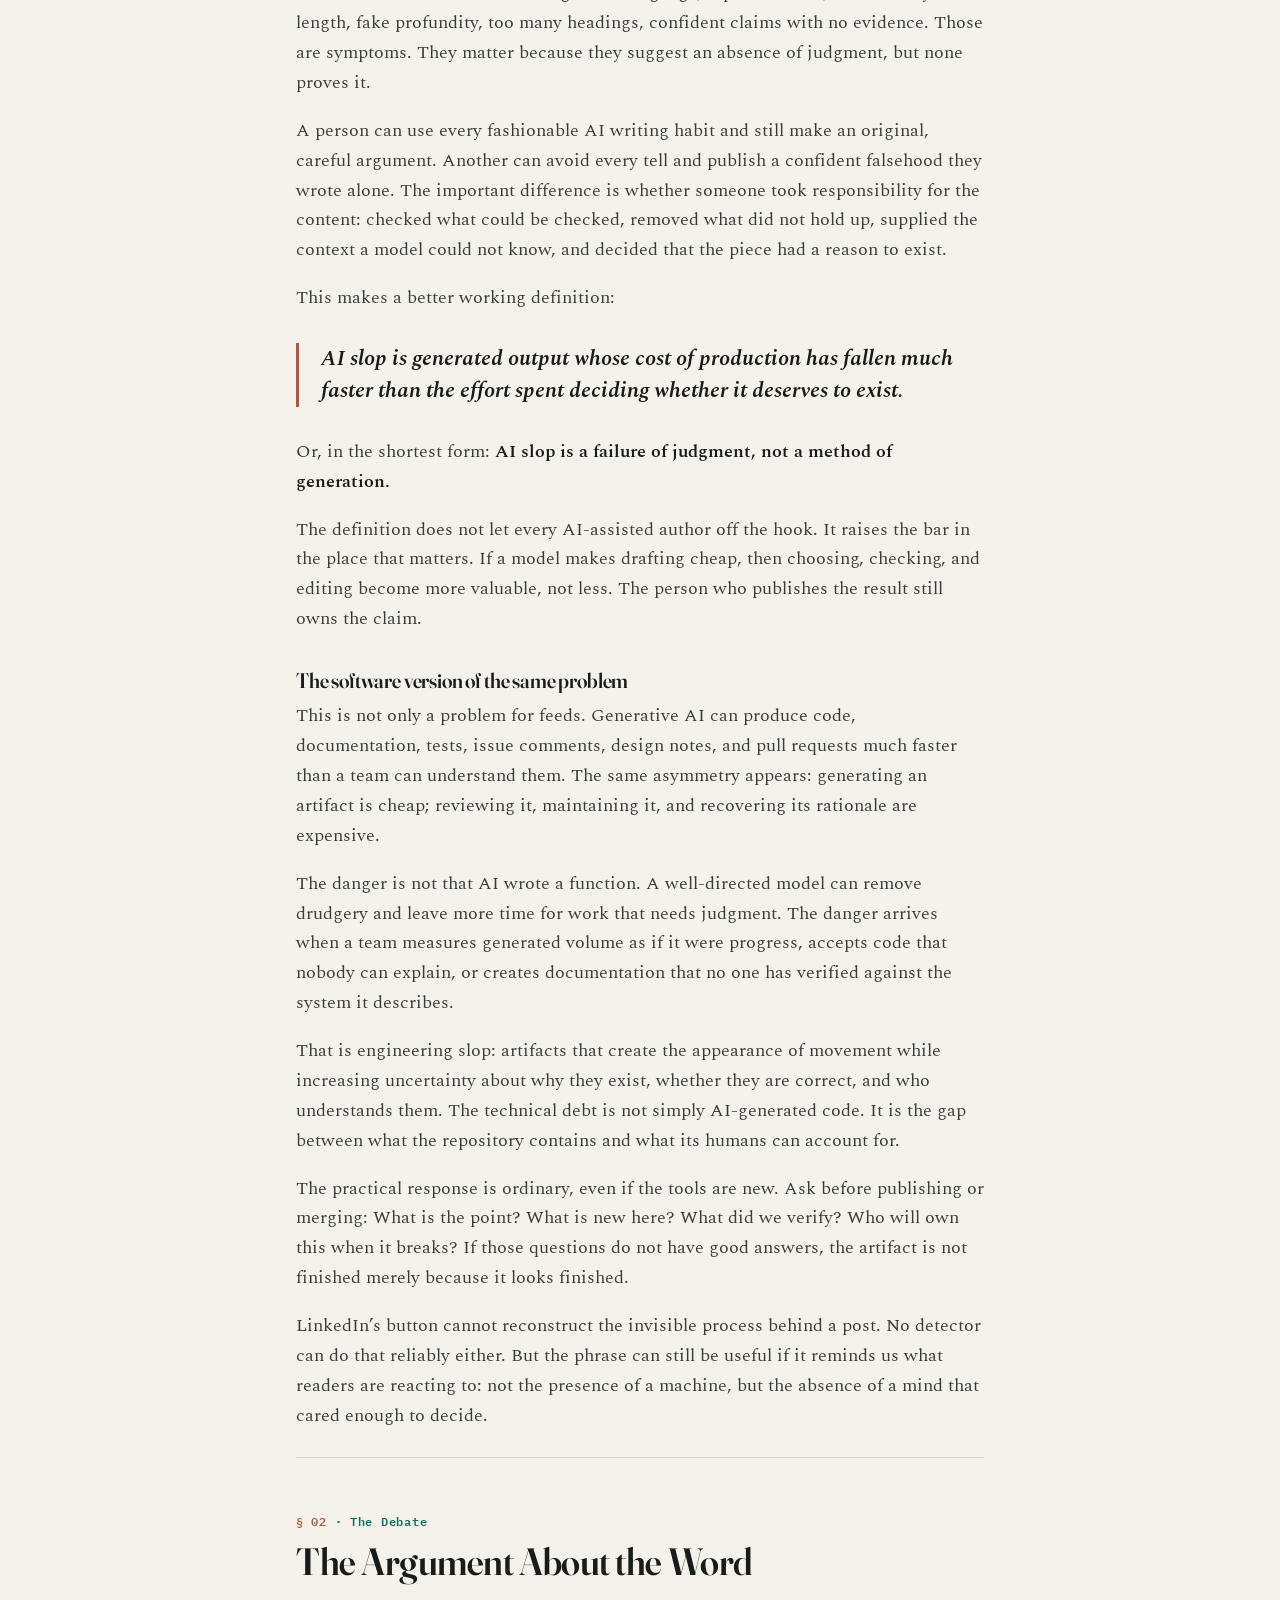
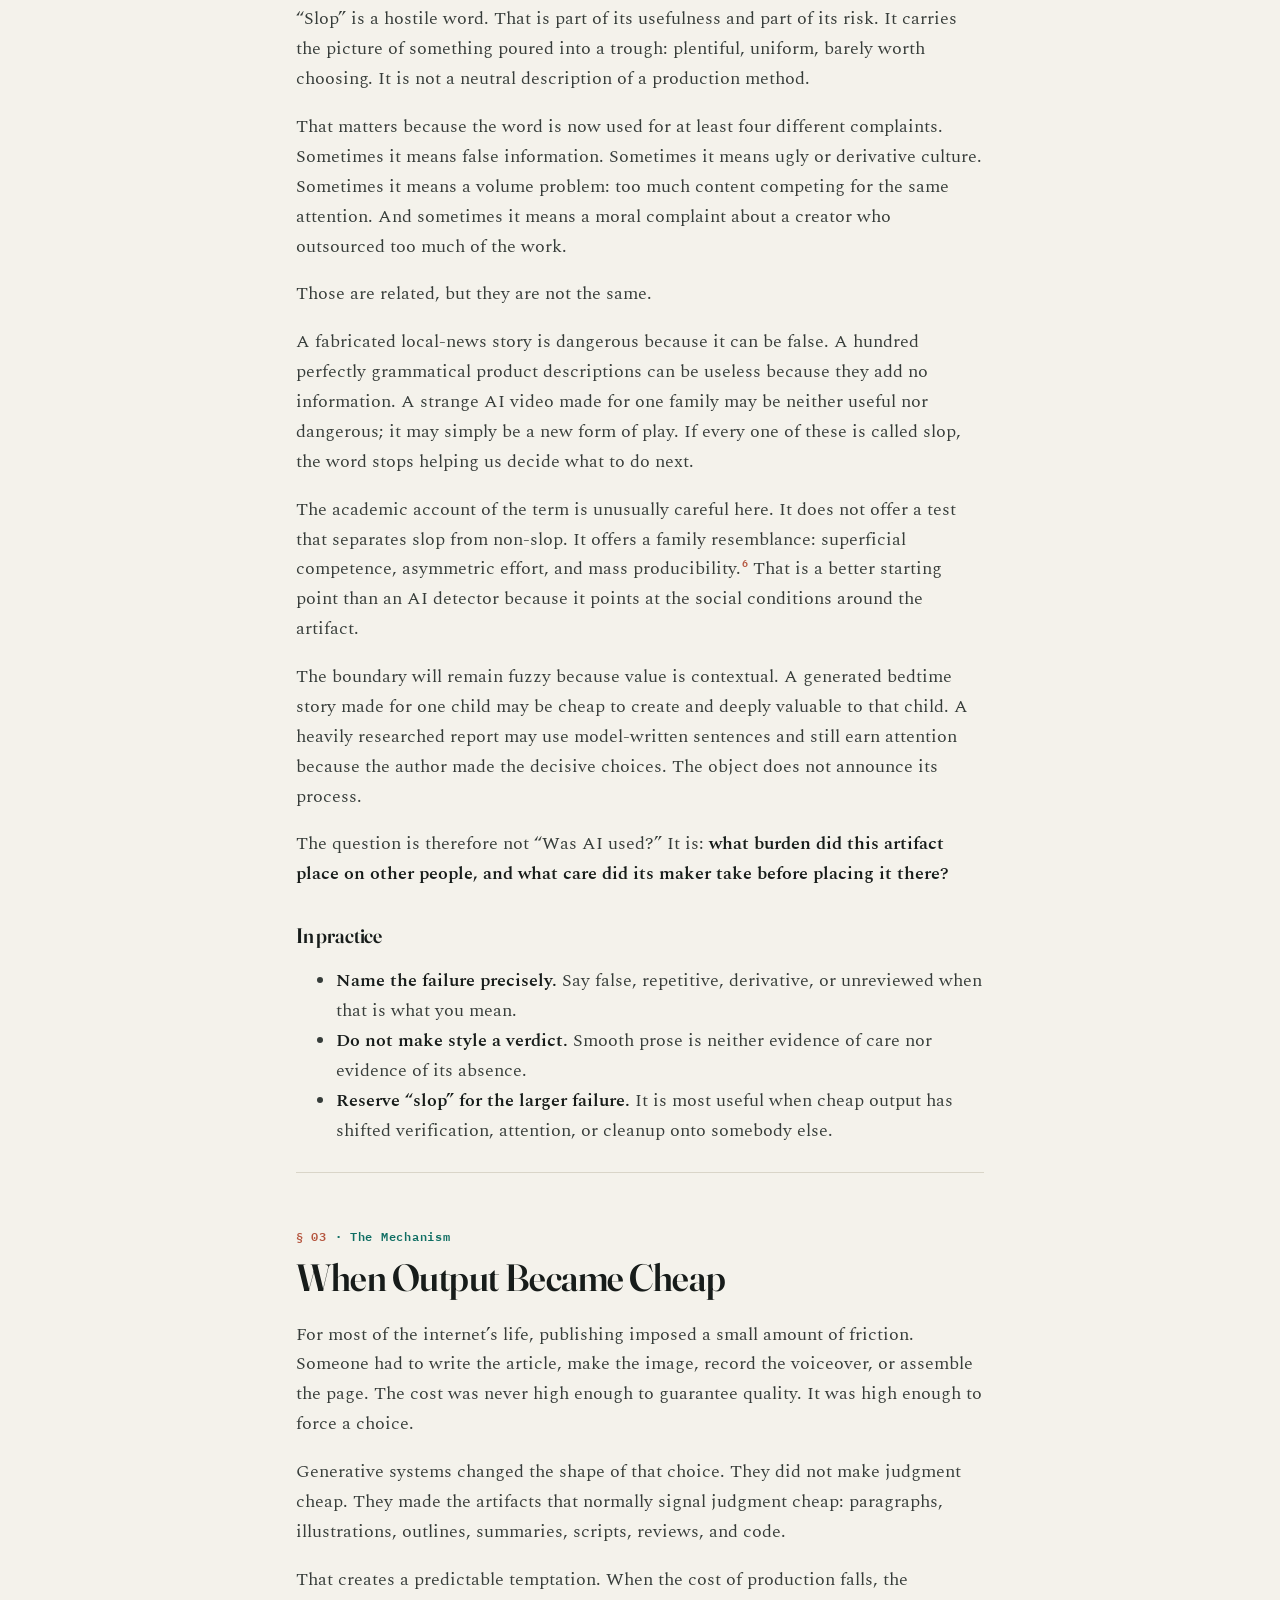
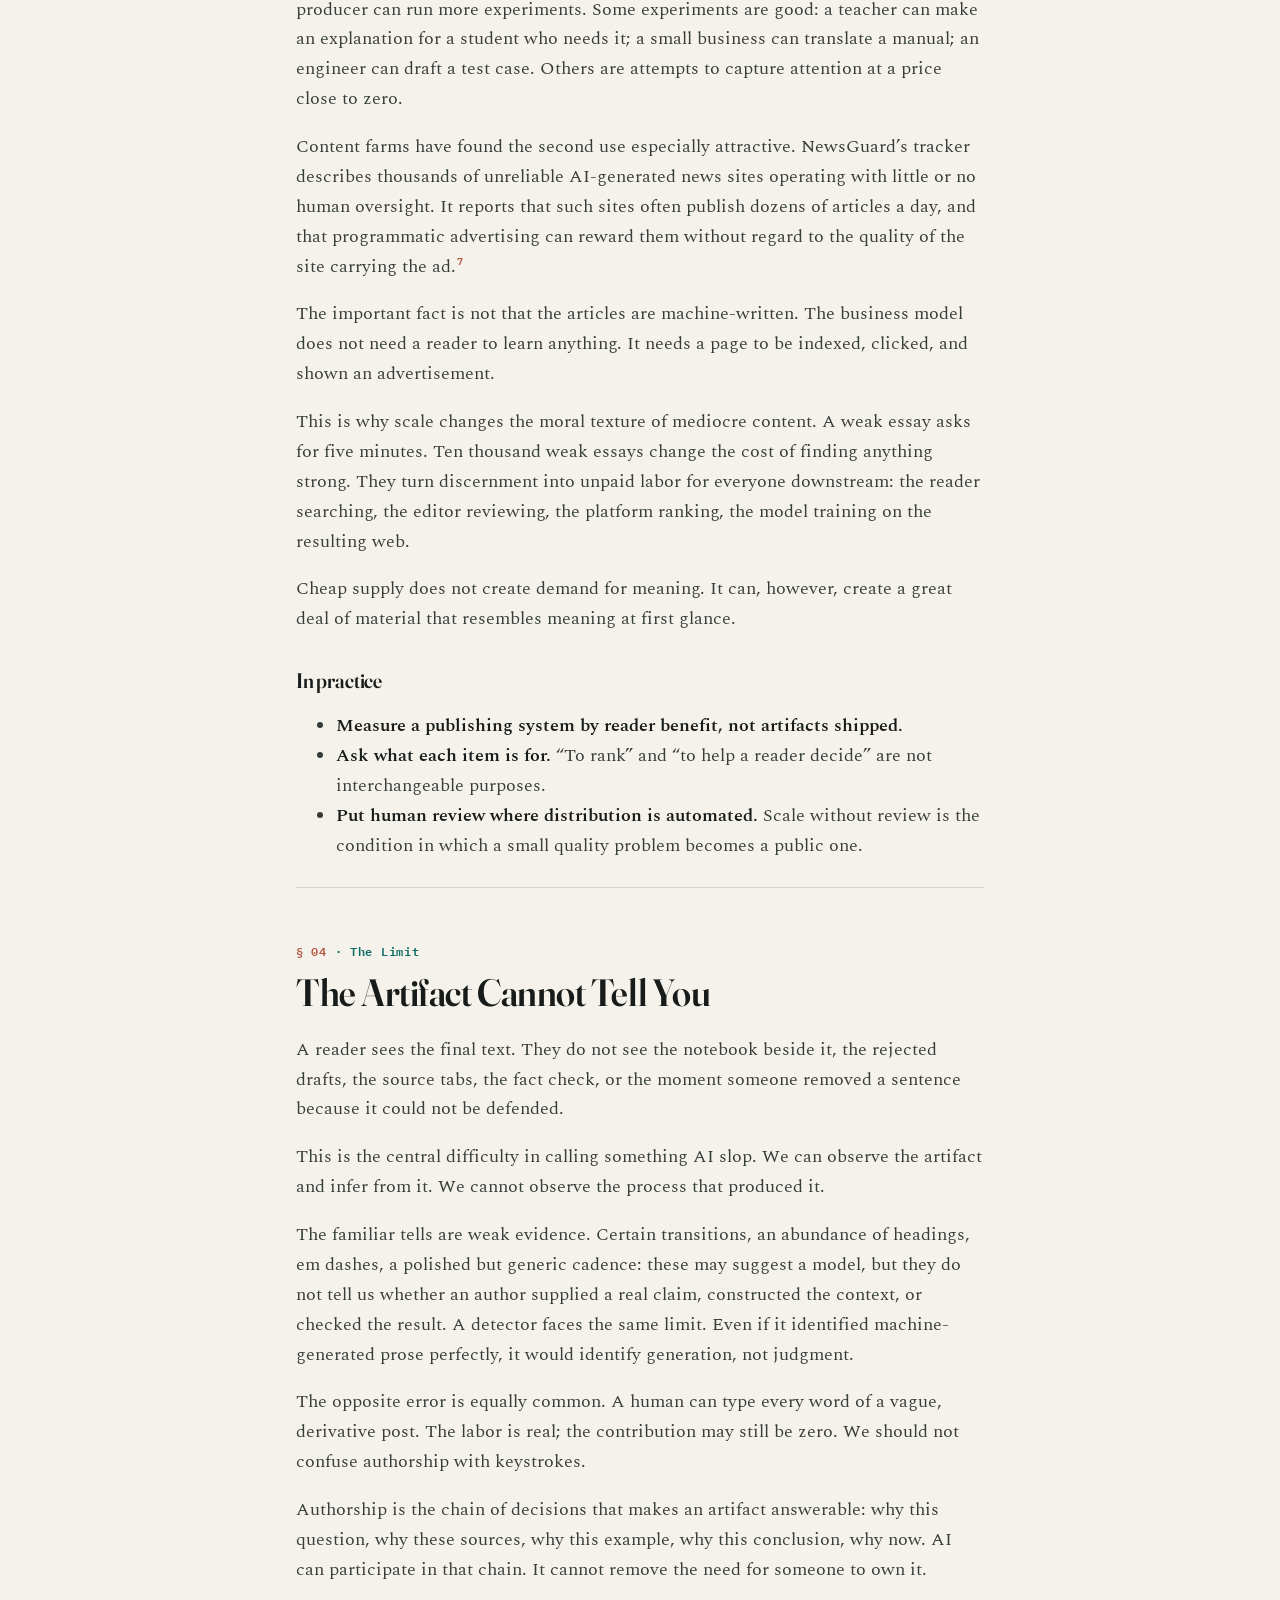
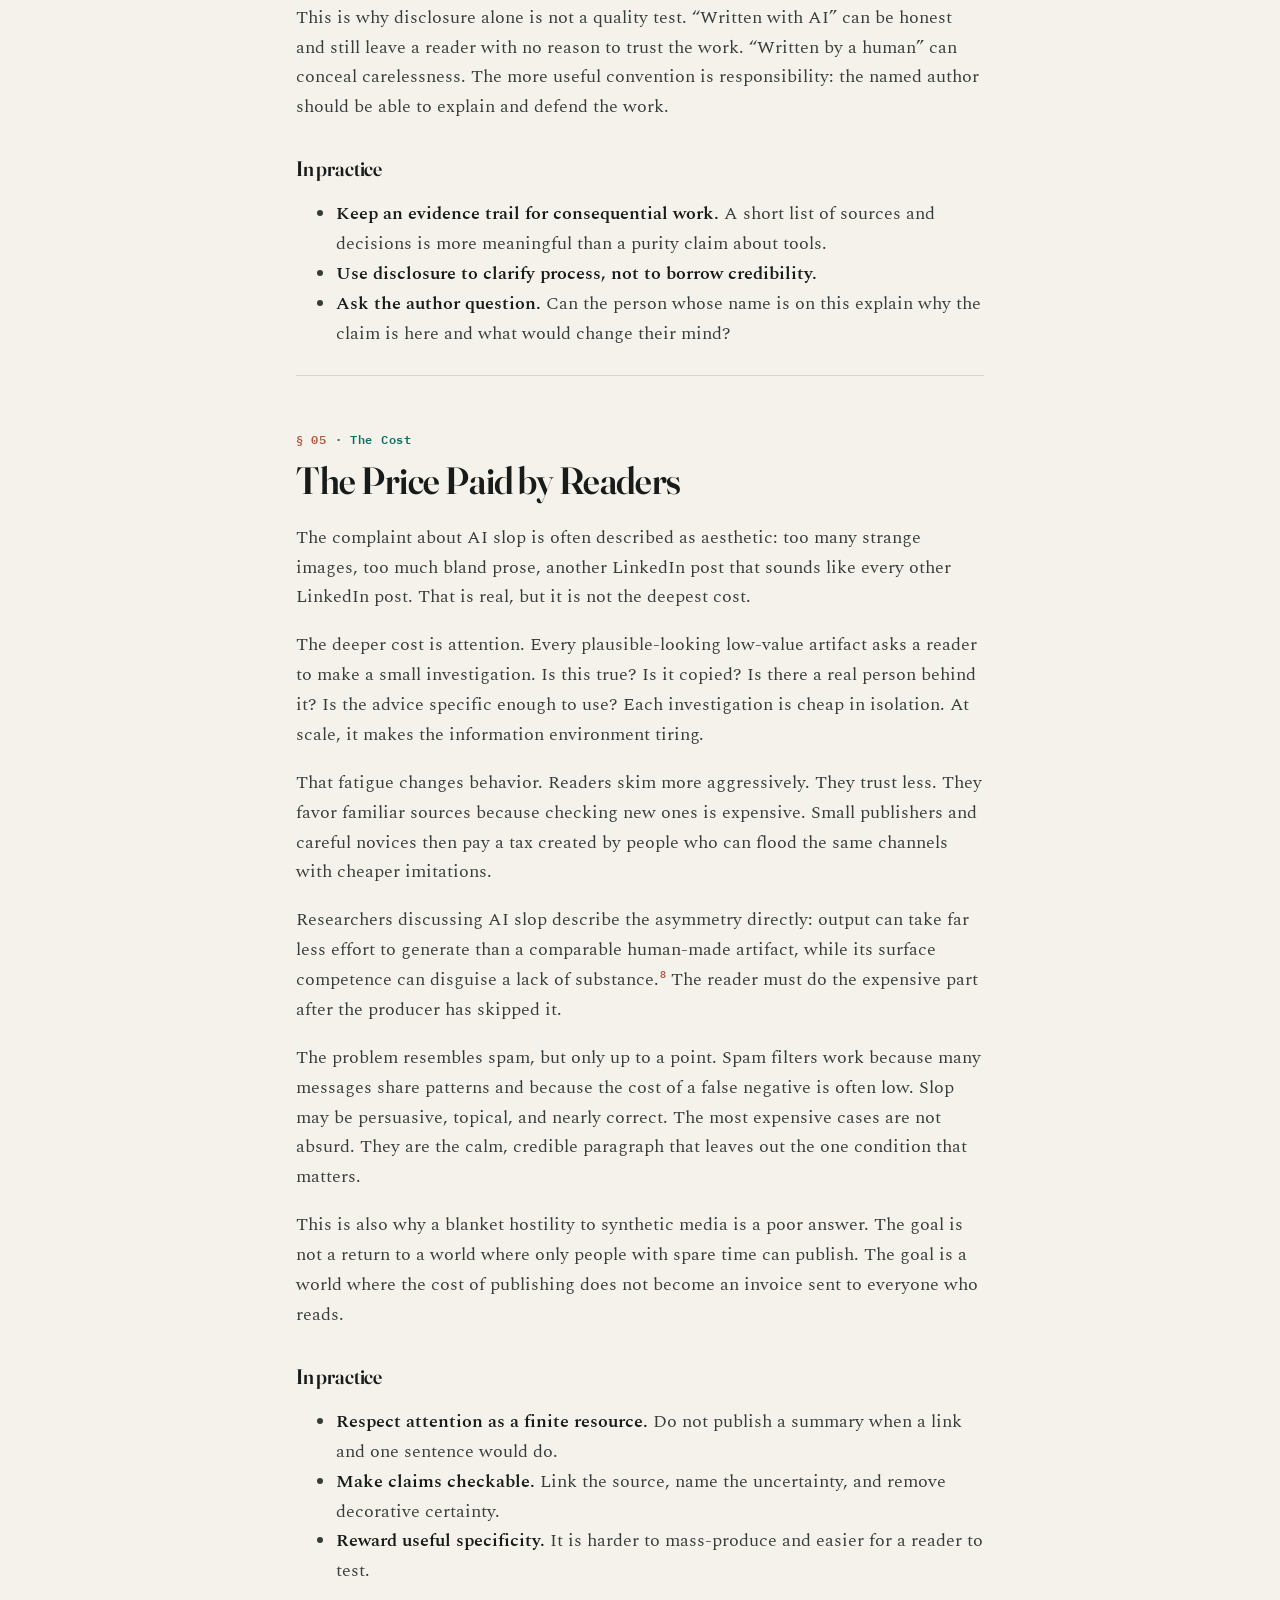
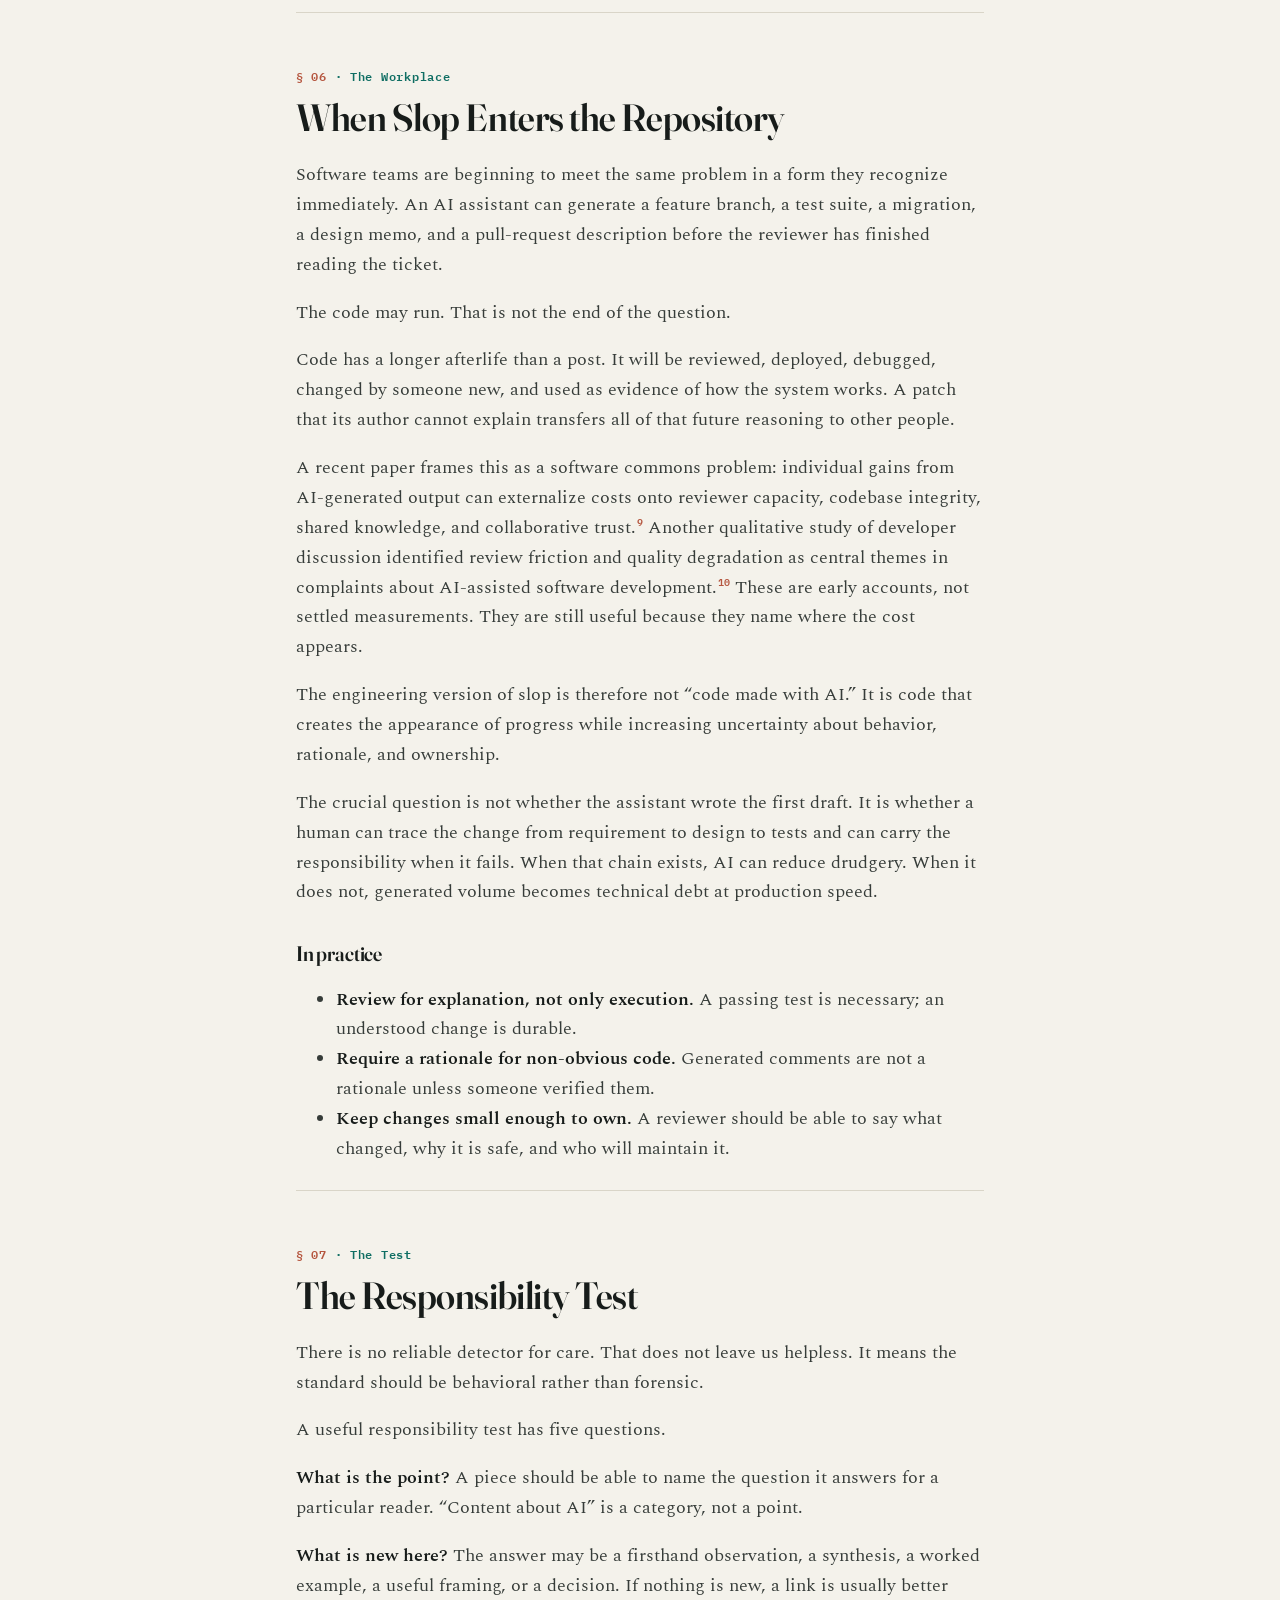
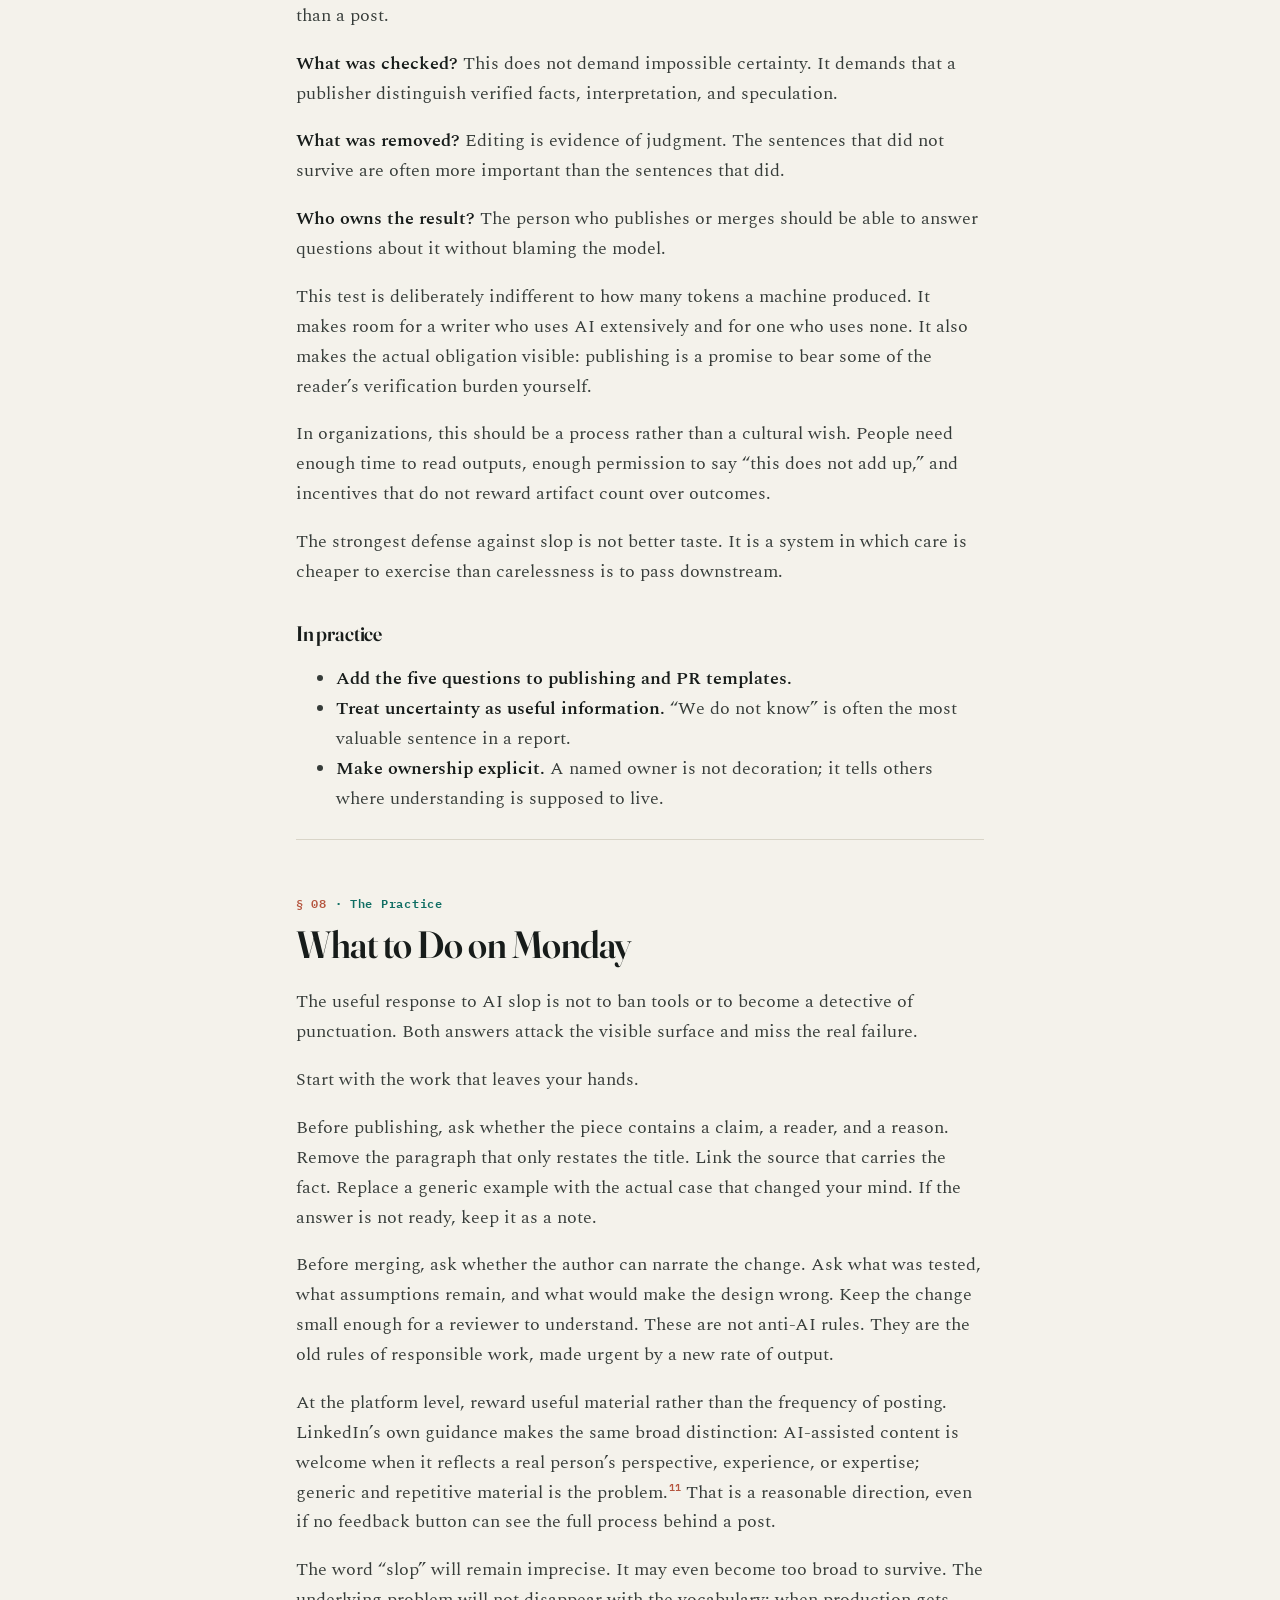
==== commit 4426b573: "Regenerate narration with the correct voice, WAV to MP3 The narration audio was rendered with an ad " ====
--- a/index.html
+++ b/index.html
@@ -580,19 +580,19 @@
 <div class="aud" id="articleaudio">
   <div class="aud-hd">
     <span class="aud-ico" aria-hidden="true">&#9654;</span>
-    <div><b>Listen to this book</b><span class="aud-sub">8 chapters &middot; 22 min</span></div>
+    <div><b>Listen to this book</b><span class="aud-sub">8 chapters &middot; 25 min</span></div>
   </div>
   <p class="ap-now" style="padding:0 16px;font-family:var(--mono);font-size:12px;color:var(--muted);"></p>
   <audio controls preload="none"></audio>
   <ol class="aud-list">
-      <li><button type="button" data-src="audio/01-what-is-ai-slop.wav"><span class="aud-n">1</span><span class="aud-nm">What Is AI Slop?</span><span class="aud-d">7:42</span></button></li>
-      <li><button type="button" data-src="audio/02-the-argument-about-the-word.wav"><span class="aud-n">2</span><span class="aud-nm">The Argument About the Word</span><span class="aud-d">2:14</span></button></li>
-      <li><button type="button" data-src="audio/03-when-output-became-cheap.wav"><span class="aud-n">3</span><span class="aud-nm">When Output Became Cheap</span><span class="aud-d">2:16</span></button></li>
-      <li><button type="button" data-src="audio/04-the-artifact-cannot-tell-you.wav"><span class="aud-n">4</span><span class="aud-nm">The Artifact Cannot Tell You</span><span class="aud-d">1:53</span></button></li>
-      <li><button type="button" data-src="audio/05-the-price-paid-by-readers.wav"><span class="aud-n">5</span><span class="aud-nm">The Price Paid by Readers</span><span class="aud-d">2:02</span></button></li>
-      <li><button type="button" data-src="audio/06-when-slop-enters-the-repository.wav"><span class="aud-n">6</span><span class="aud-nm">When Slop Enters the Repository</span><span class="aud-d">1:56</span></button></li>
-      <li><button type="button" data-src="audio/07-the-responsibility-test.wav"><span class="aud-n">7</span><span class="aud-nm">The Responsibility Test</span><span class="aud-d">1:58</span></button></li>
-      <li><button type="button" data-src="audio/08-what-to-do-on-monday.wav"><span class="aud-n">8</span><span class="aud-nm">What to Do on Monday</span><span class="aud-d">1:59</span></button></li>
+      <li><button type="button" data-src="audio/01-what-is-ai-slop.mp3"><span class="aud-n">1</span><span class="aud-nm">What Is AI Slop?</span><span class="aud-d">8:45</span></button></li>
+      <li><button type="button" data-src="audio/02-the-argument-about-the-word.mp3"><span class="aud-n">2</span><span class="aud-nm">The Argument About the Word</span><span class="aud-d">2:26</span></button></li>
+      <li><button type="button" data-src="audio/03-when-output-became-cheap.mp3"><span class="aud-n">3</span><span class="aud-nm">When Output Became Cheap</span><span class="aud-d">2:25</span></button></li>
+      <li><button type="button" data-src="audio/04-the-artifact-cannot-tell-you.mp3"><span class="aud-n">4</span><span class="aud-nm">The Artifact Cannot Tell You</span><span class="aud-d">2:04</span></button></li>
+      <li><button type="button" data-src="audio/05-the-price-paid-by-readers.mp3"><span class="aud-n">5</span><span class="aud-nm">The Price Paid by Readers</span><span class="aud-d">2:17</span></button></li>
+      <li><button type="button" data-src="audio/06-when-slop-enters-the-repository.mp3"><span class="aud-n">6</span><span class="aud-nm">When Slop Enters the Repository</span><span class="aud-d">2:15</span></button></li>
+      <li><button type="button" data-src="audio/07-the-responsibility-test.mp3"><span class="aud-n">7</span><span class="aud-nm">The Responsibility Test</span><span class="aud-d">2:12</span></button></li>
+      <li><button type="button" data-src="audio/08-what-to-do-on-monday.mp3"><span class="aud-n">8</span><span class="aud-nm">What to Do on Monday</span><span class="aud-d">2:11</span></button></li>
   </ol>
 </div>
 <script>(function () {
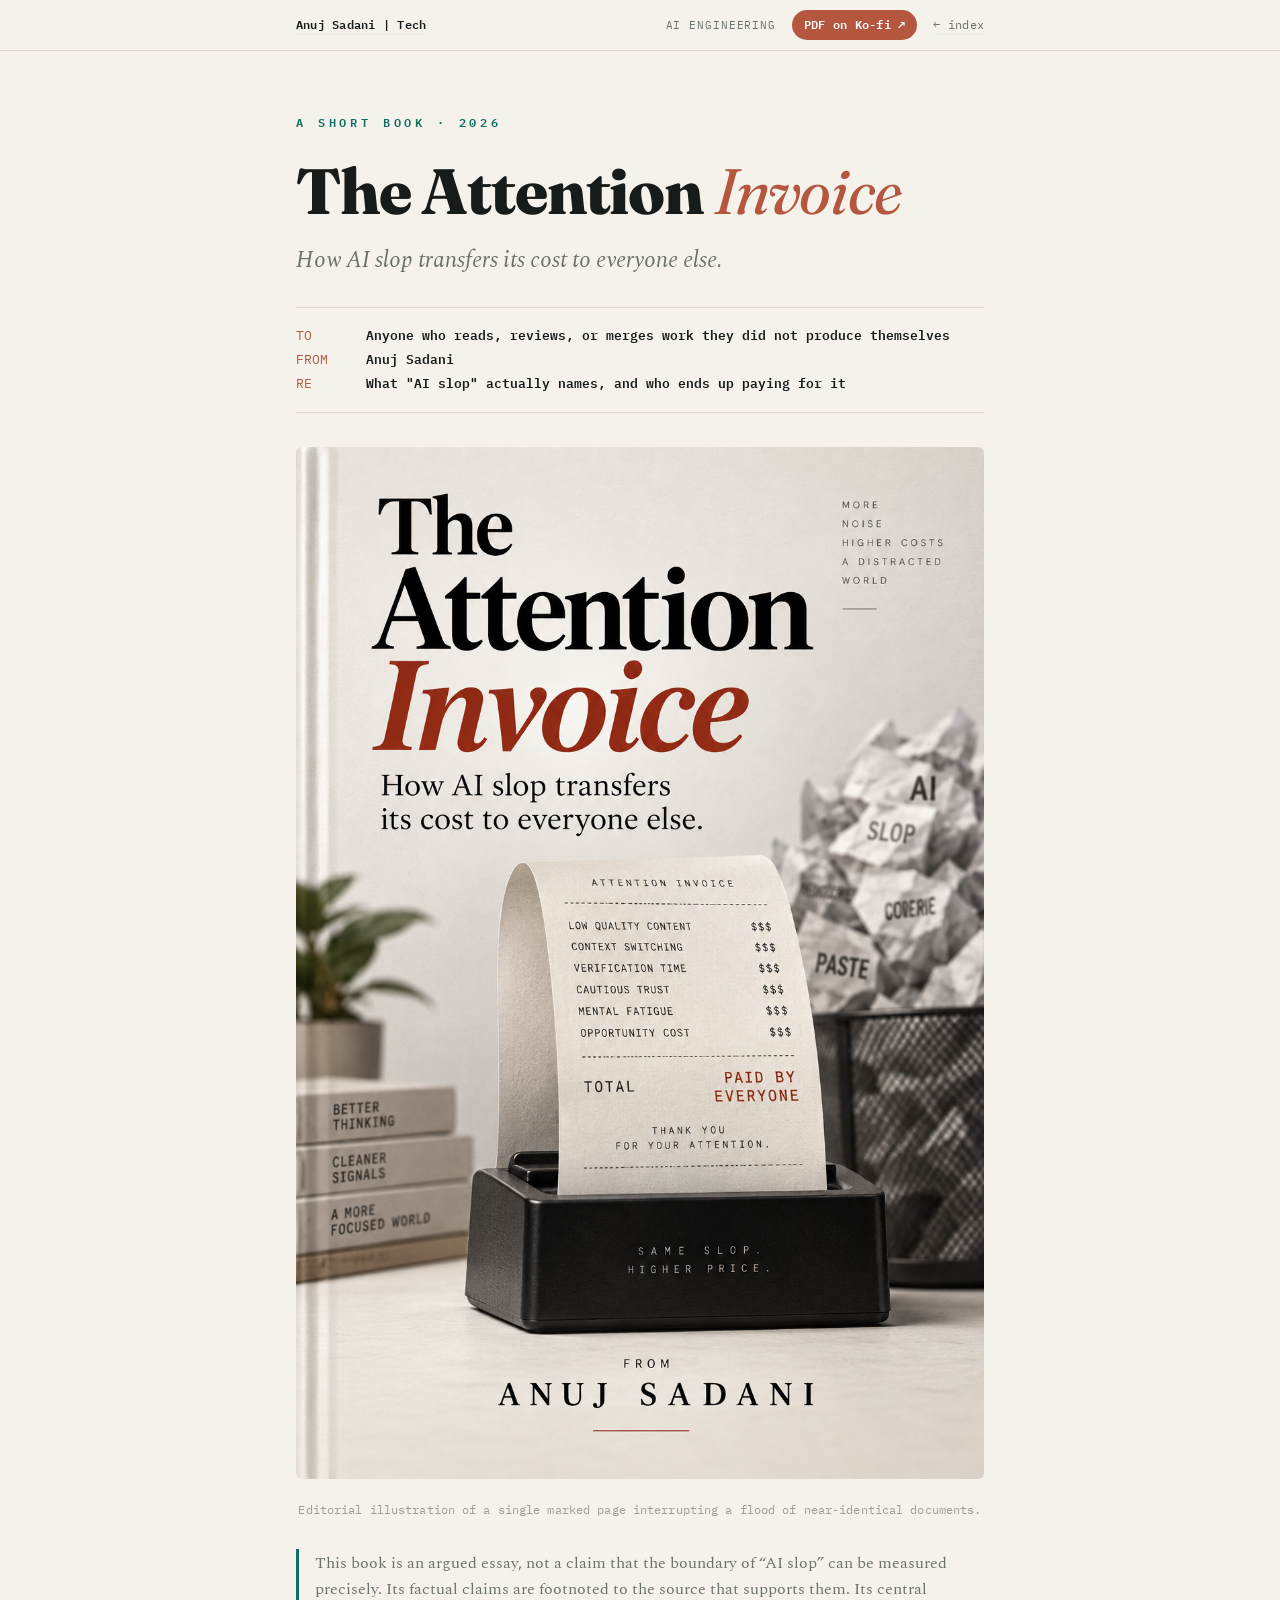
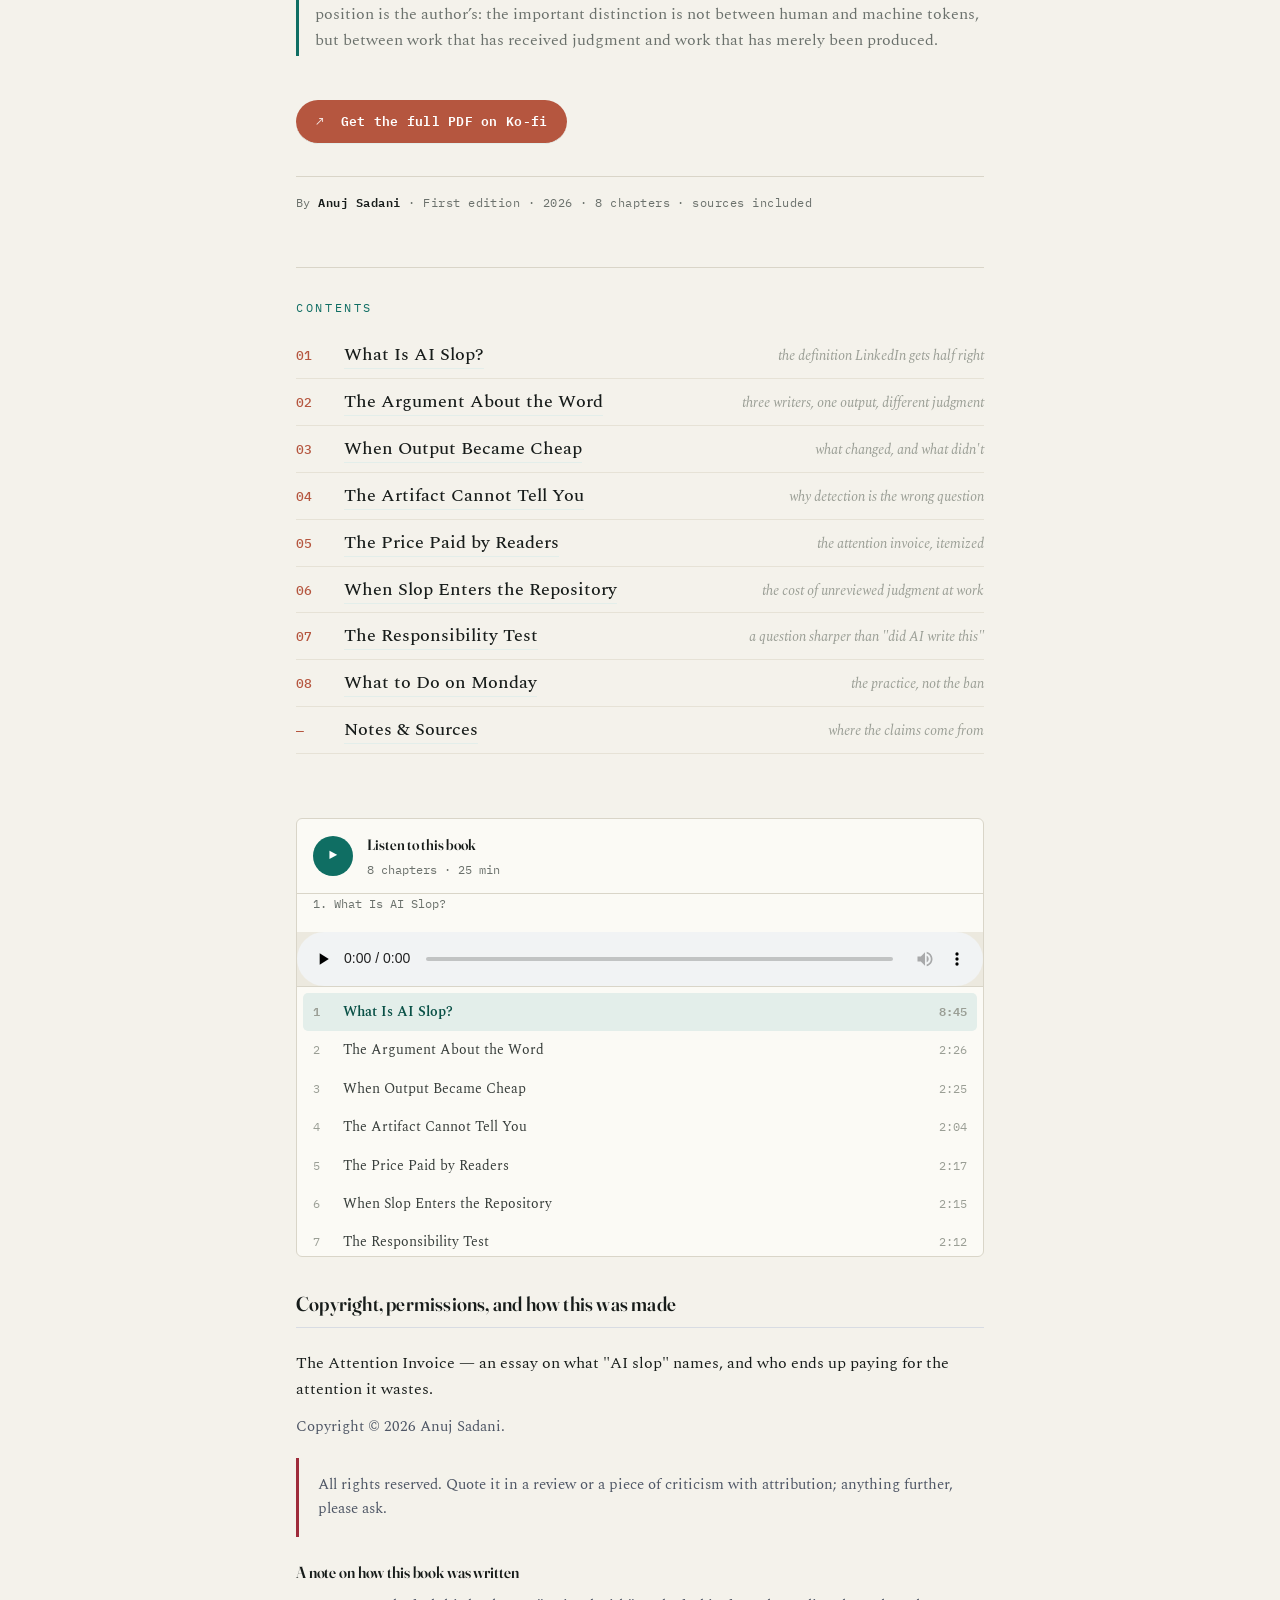
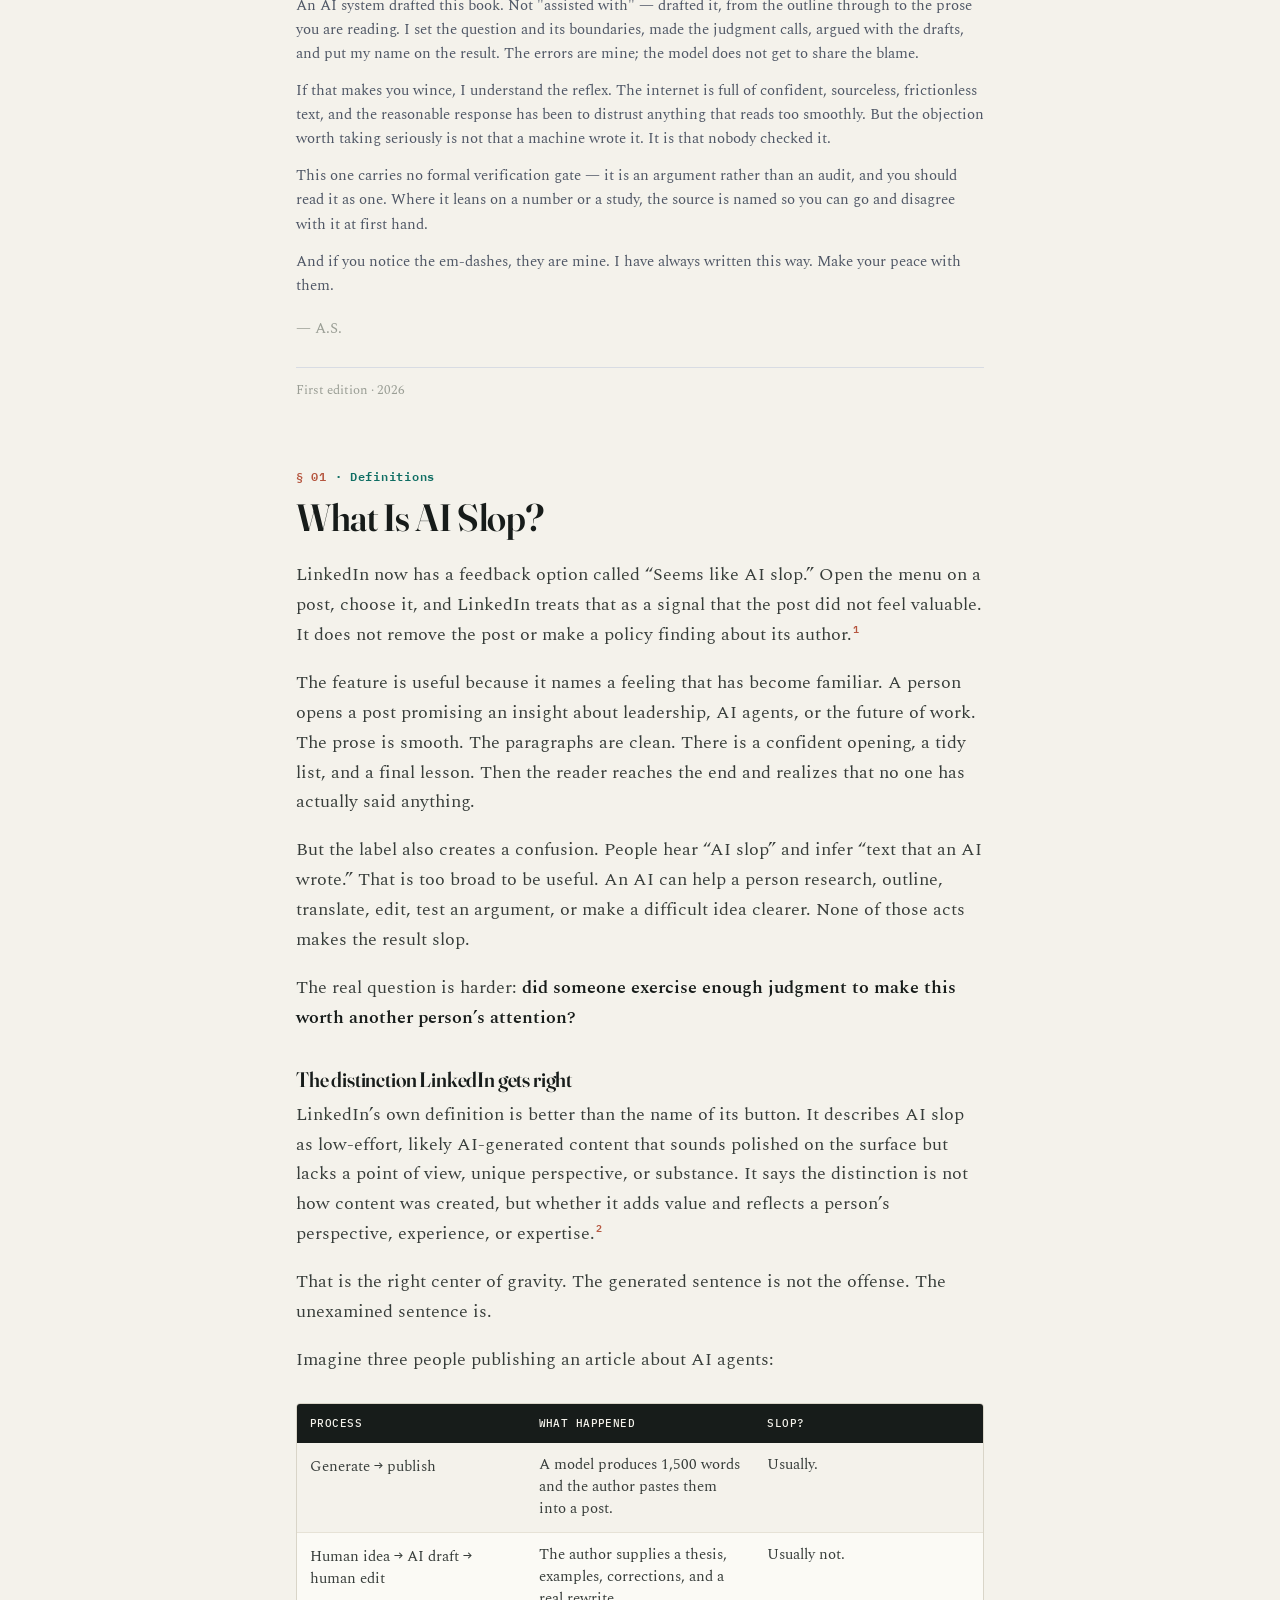
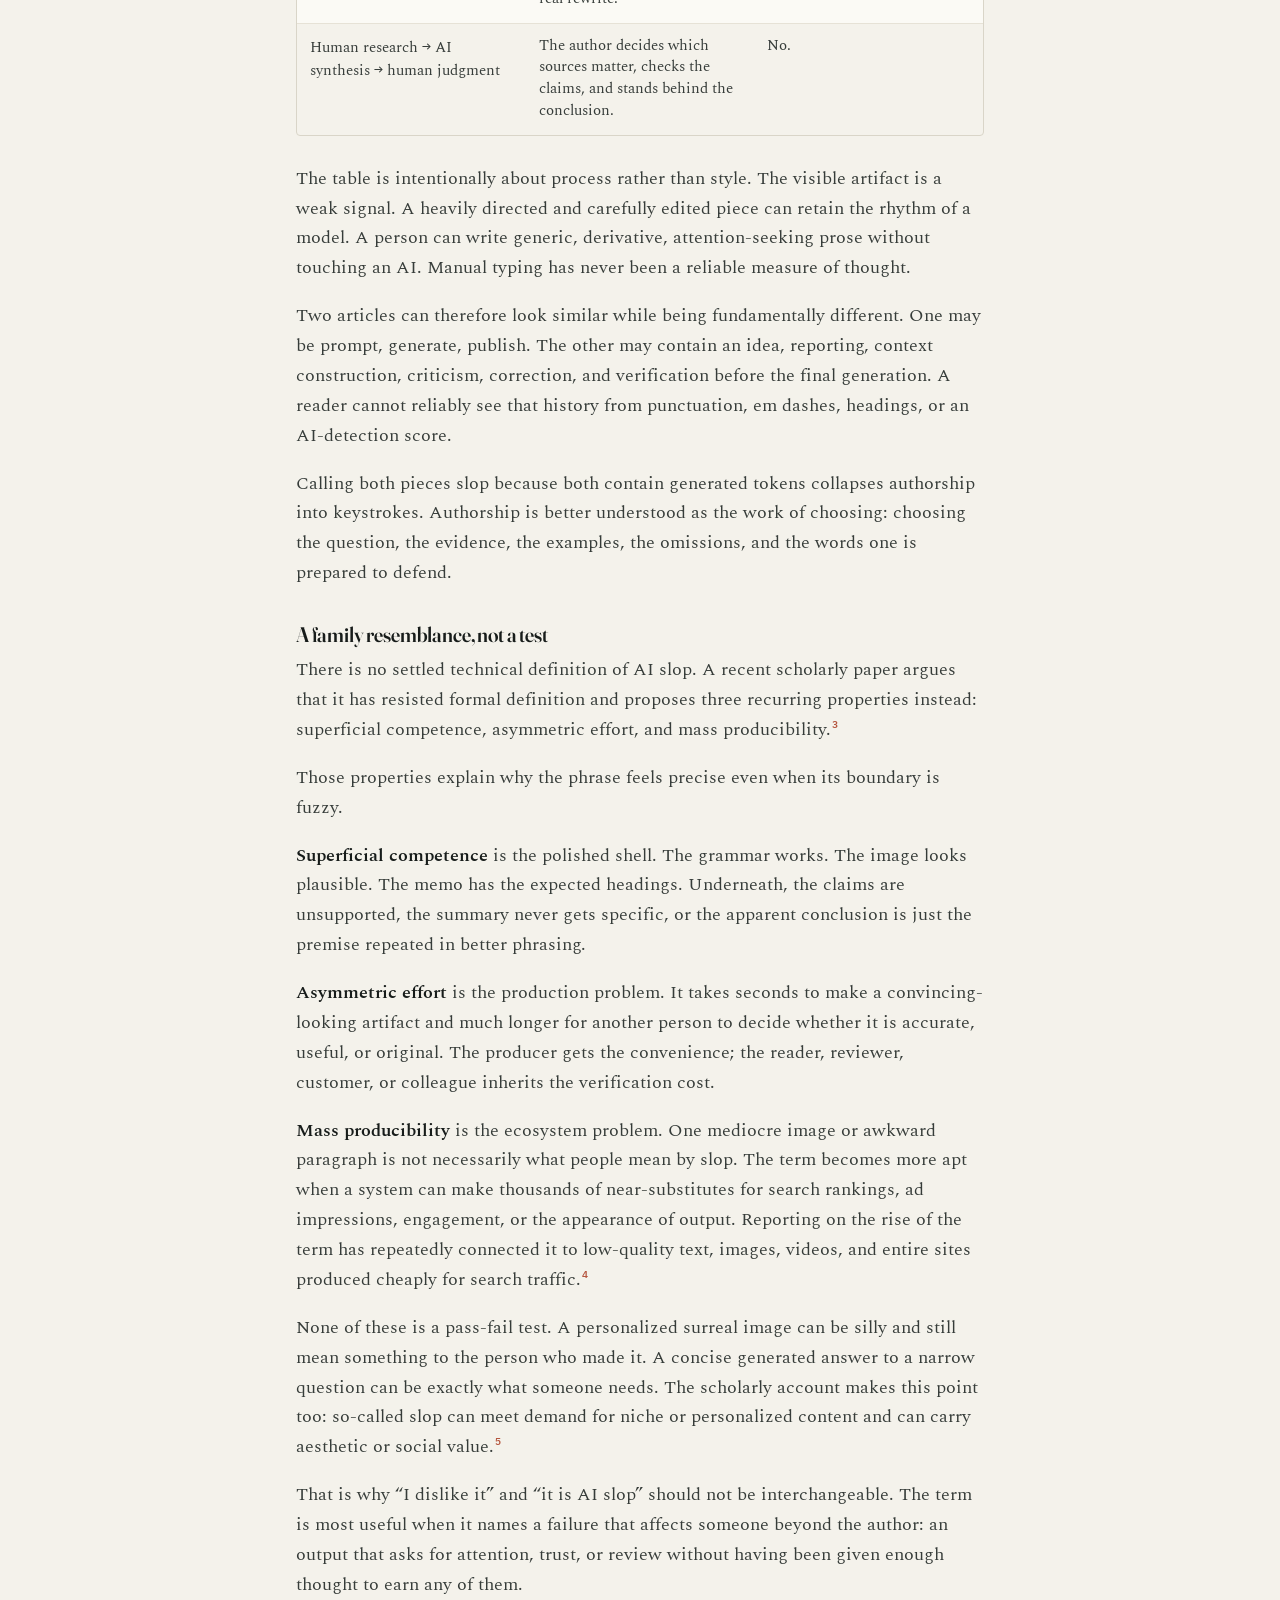
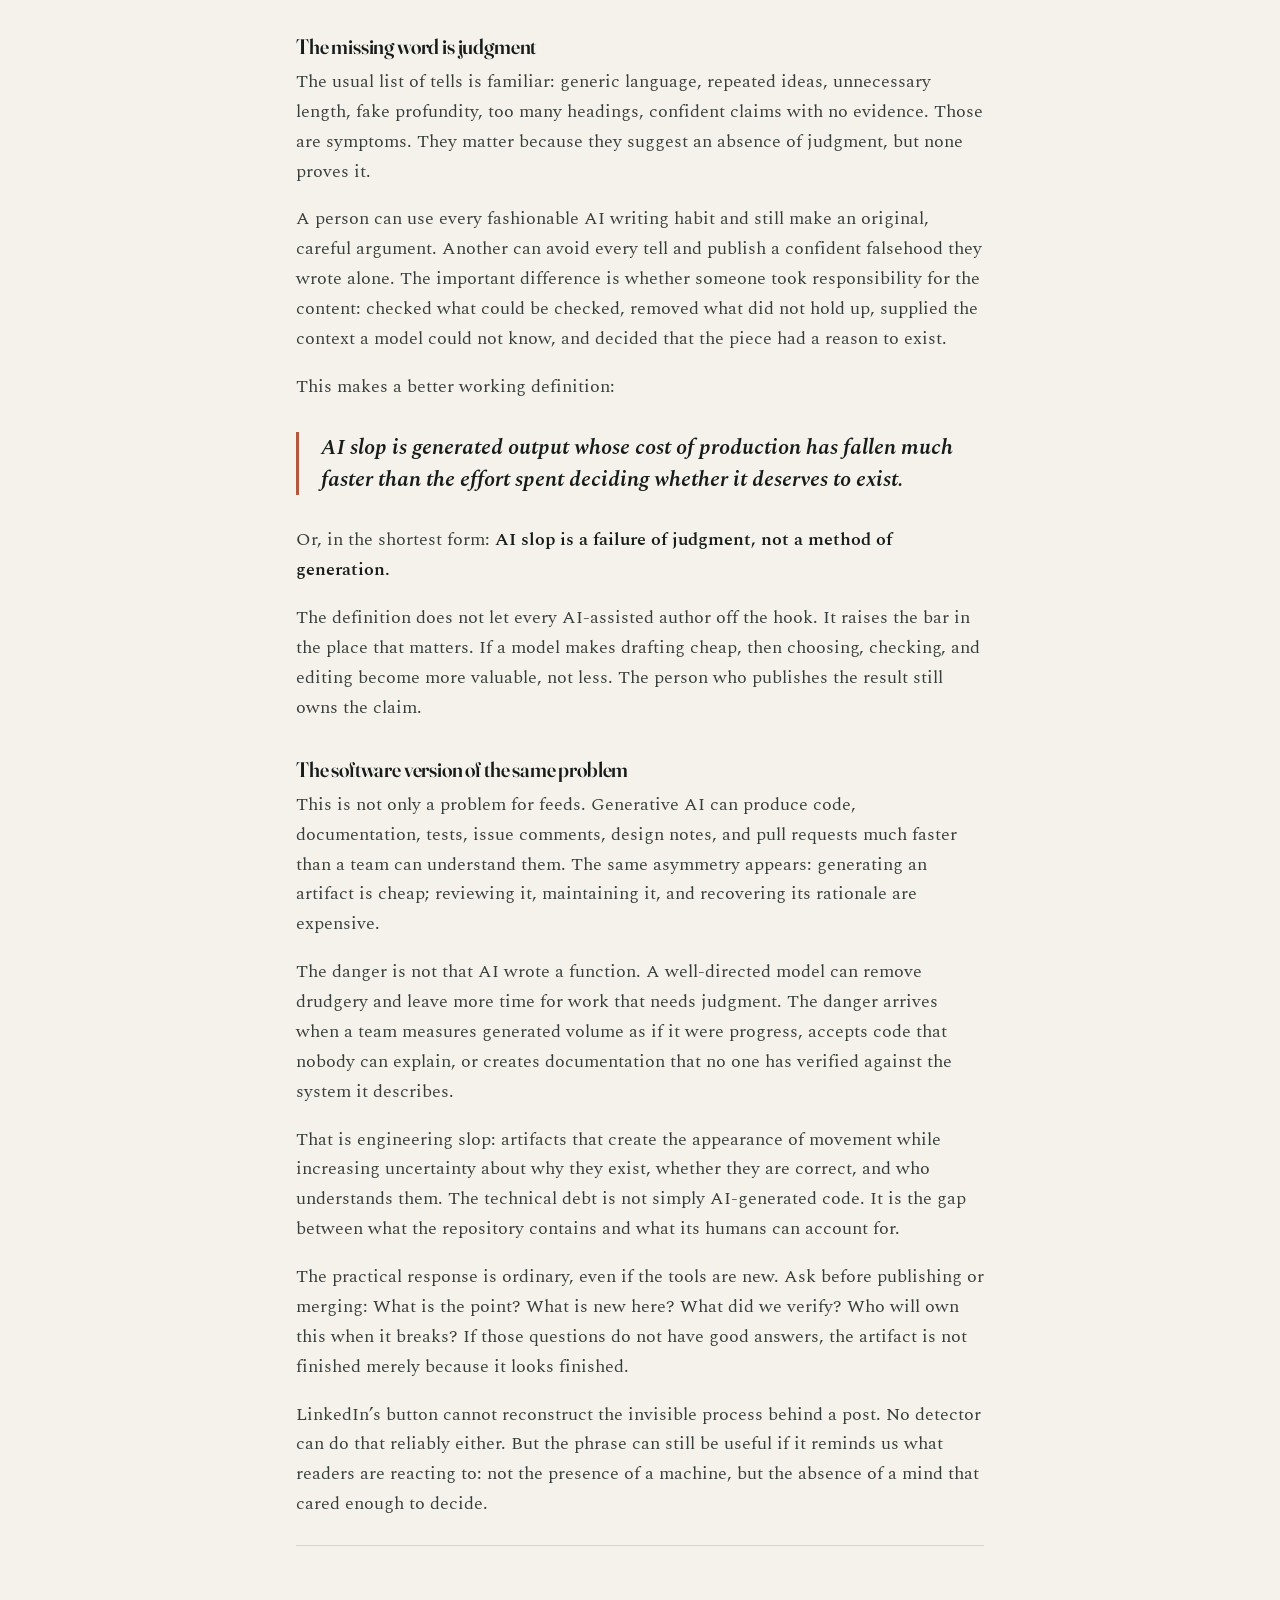
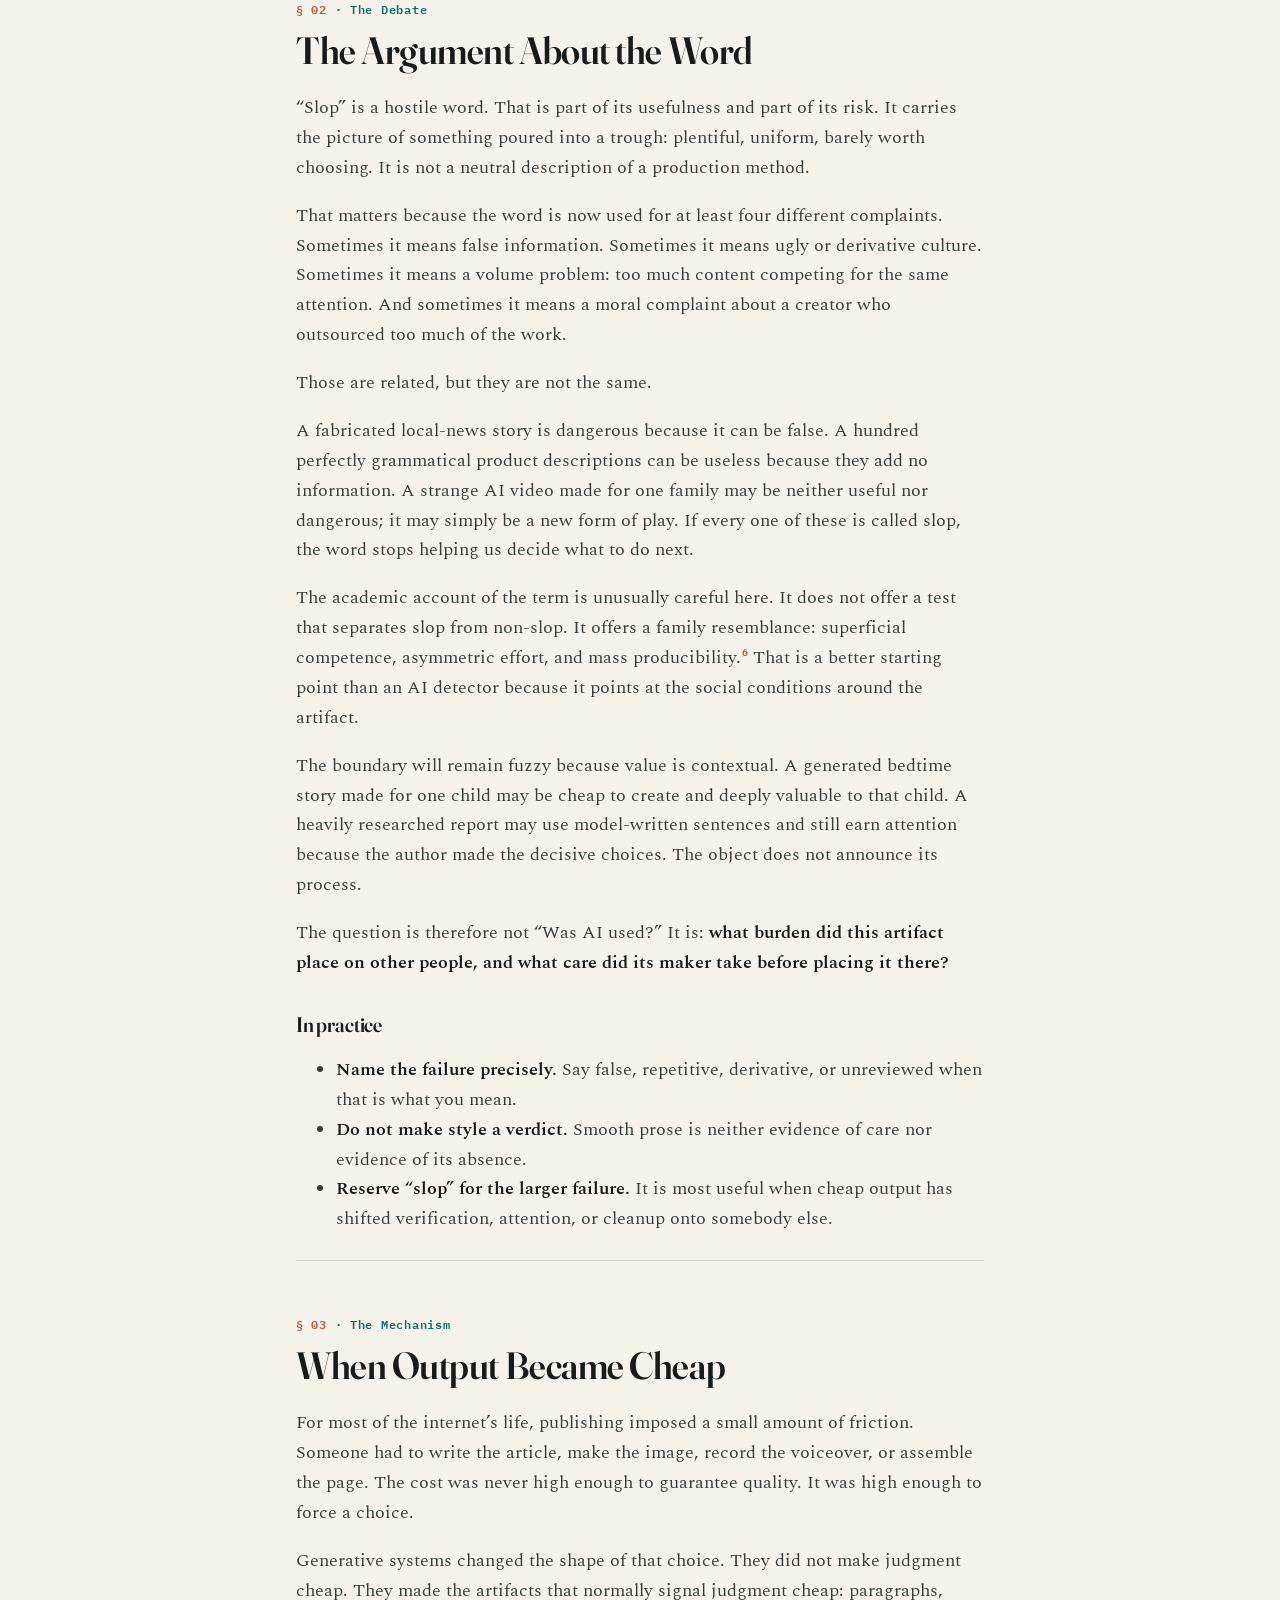
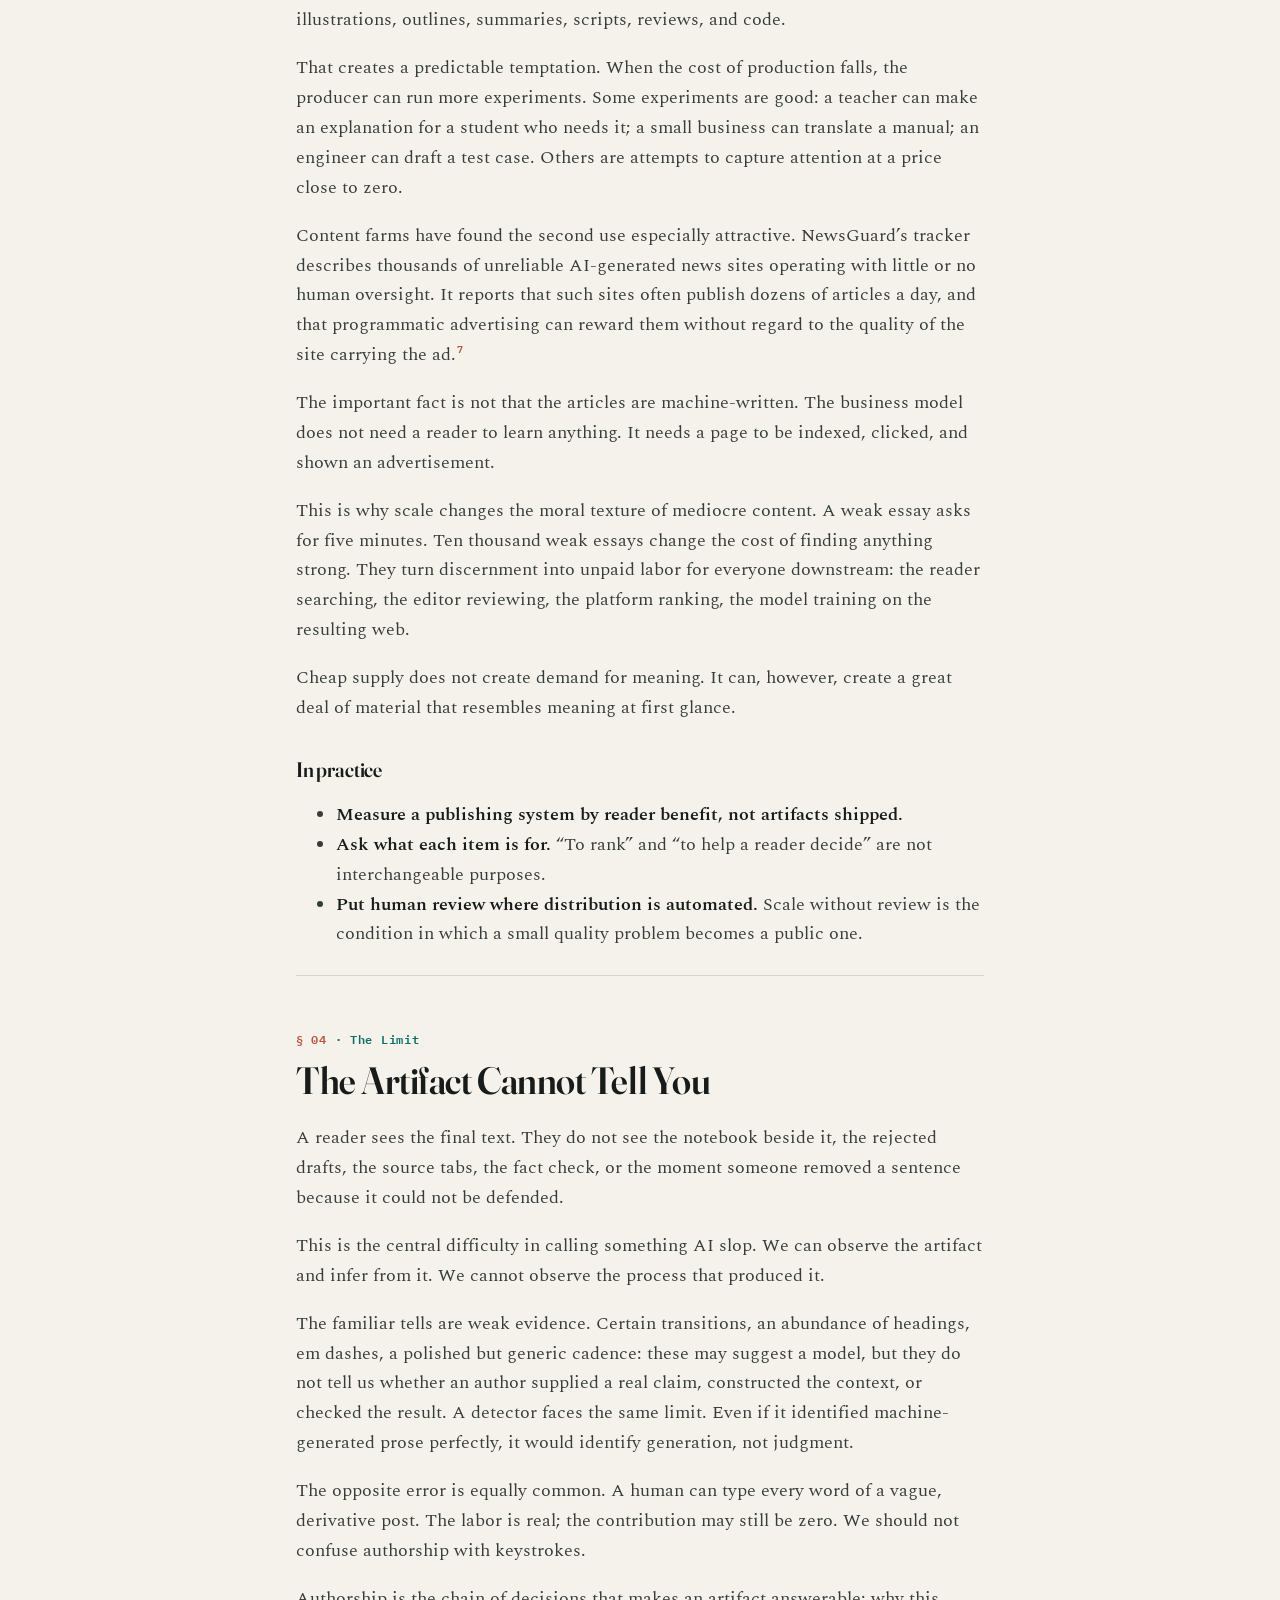
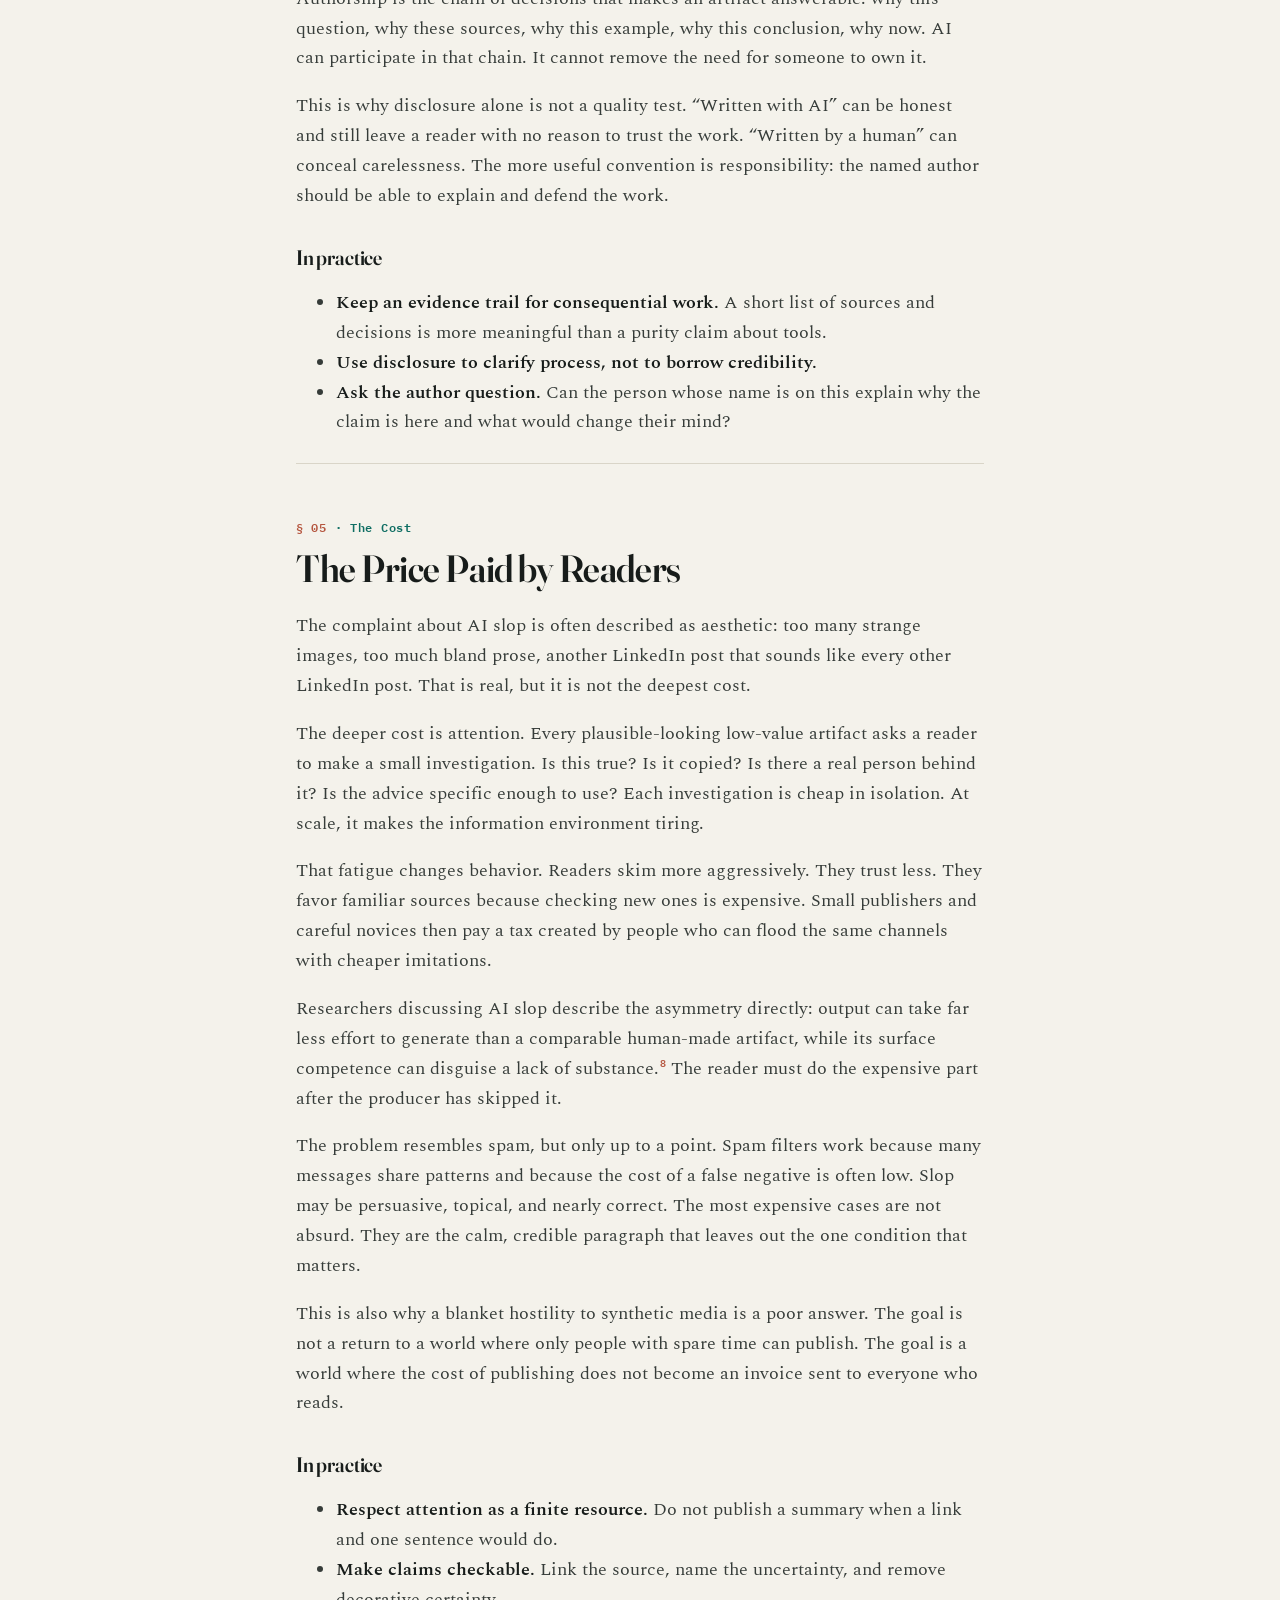
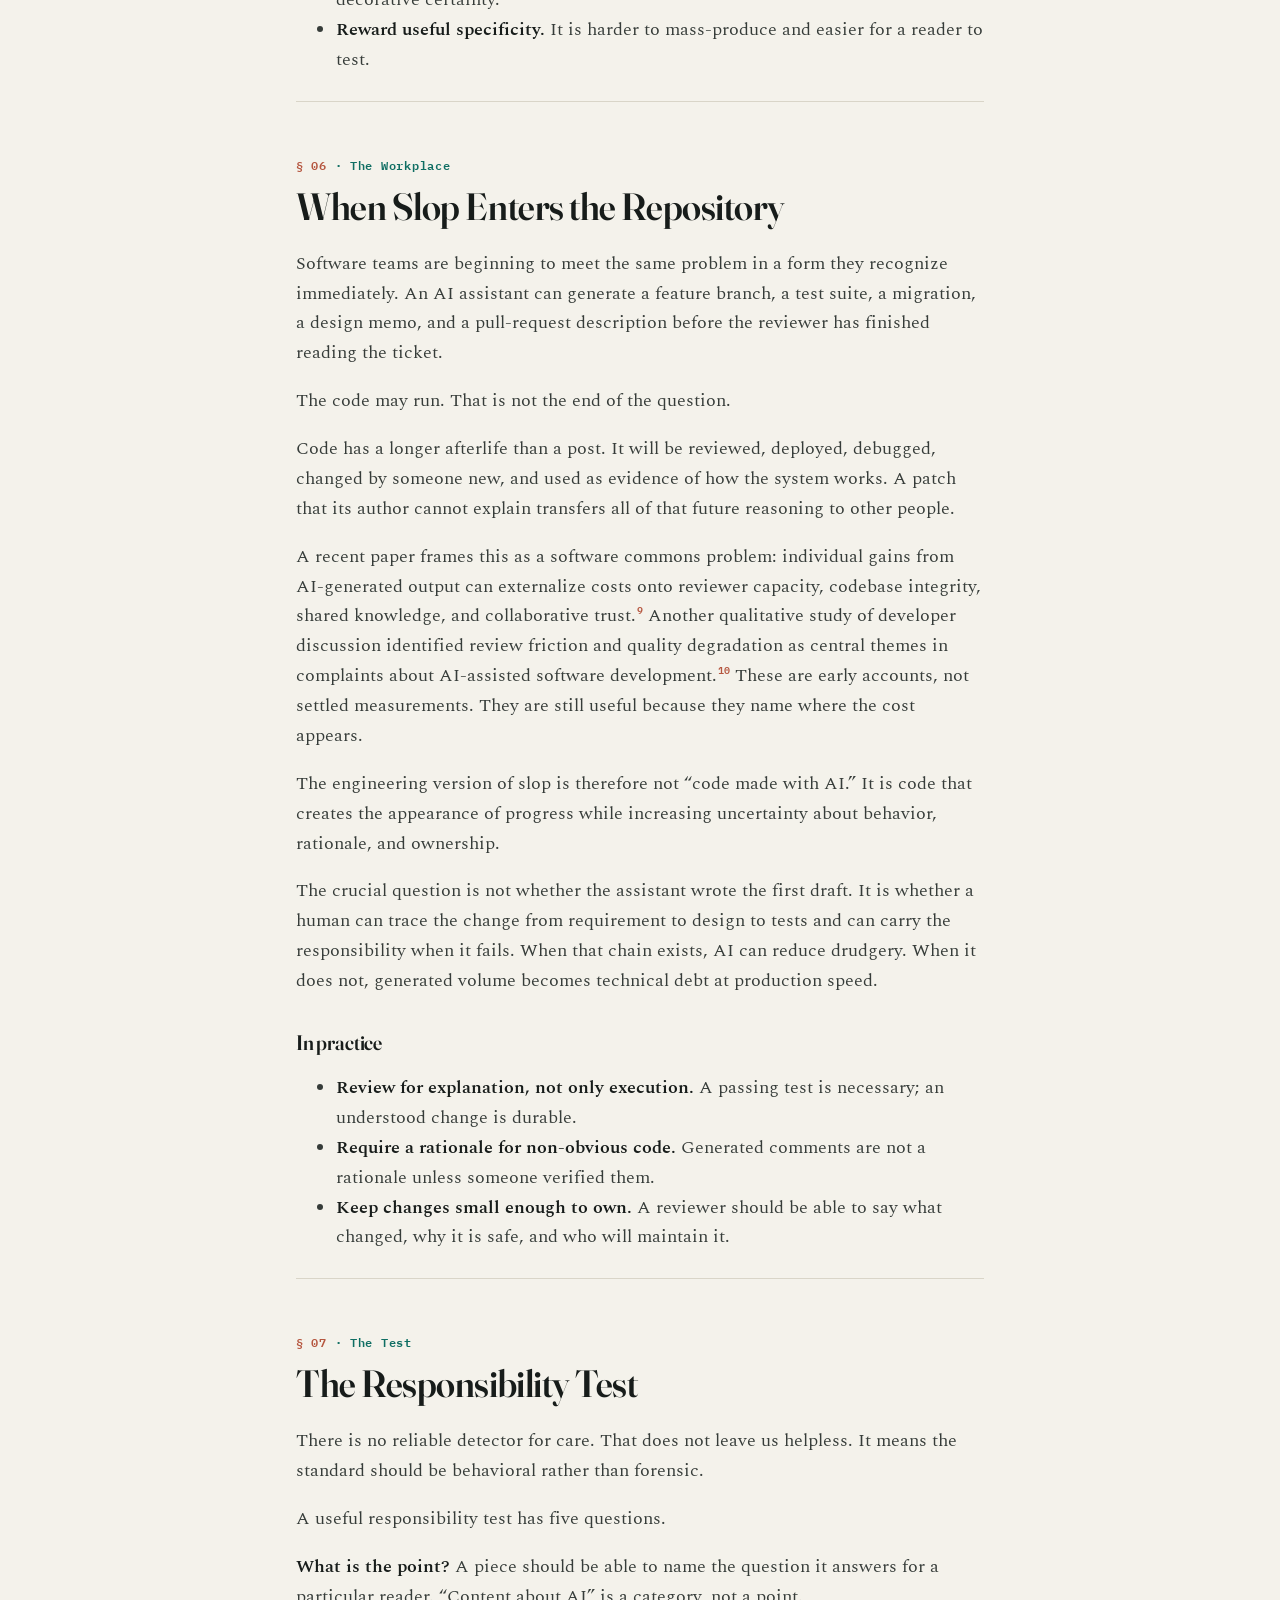
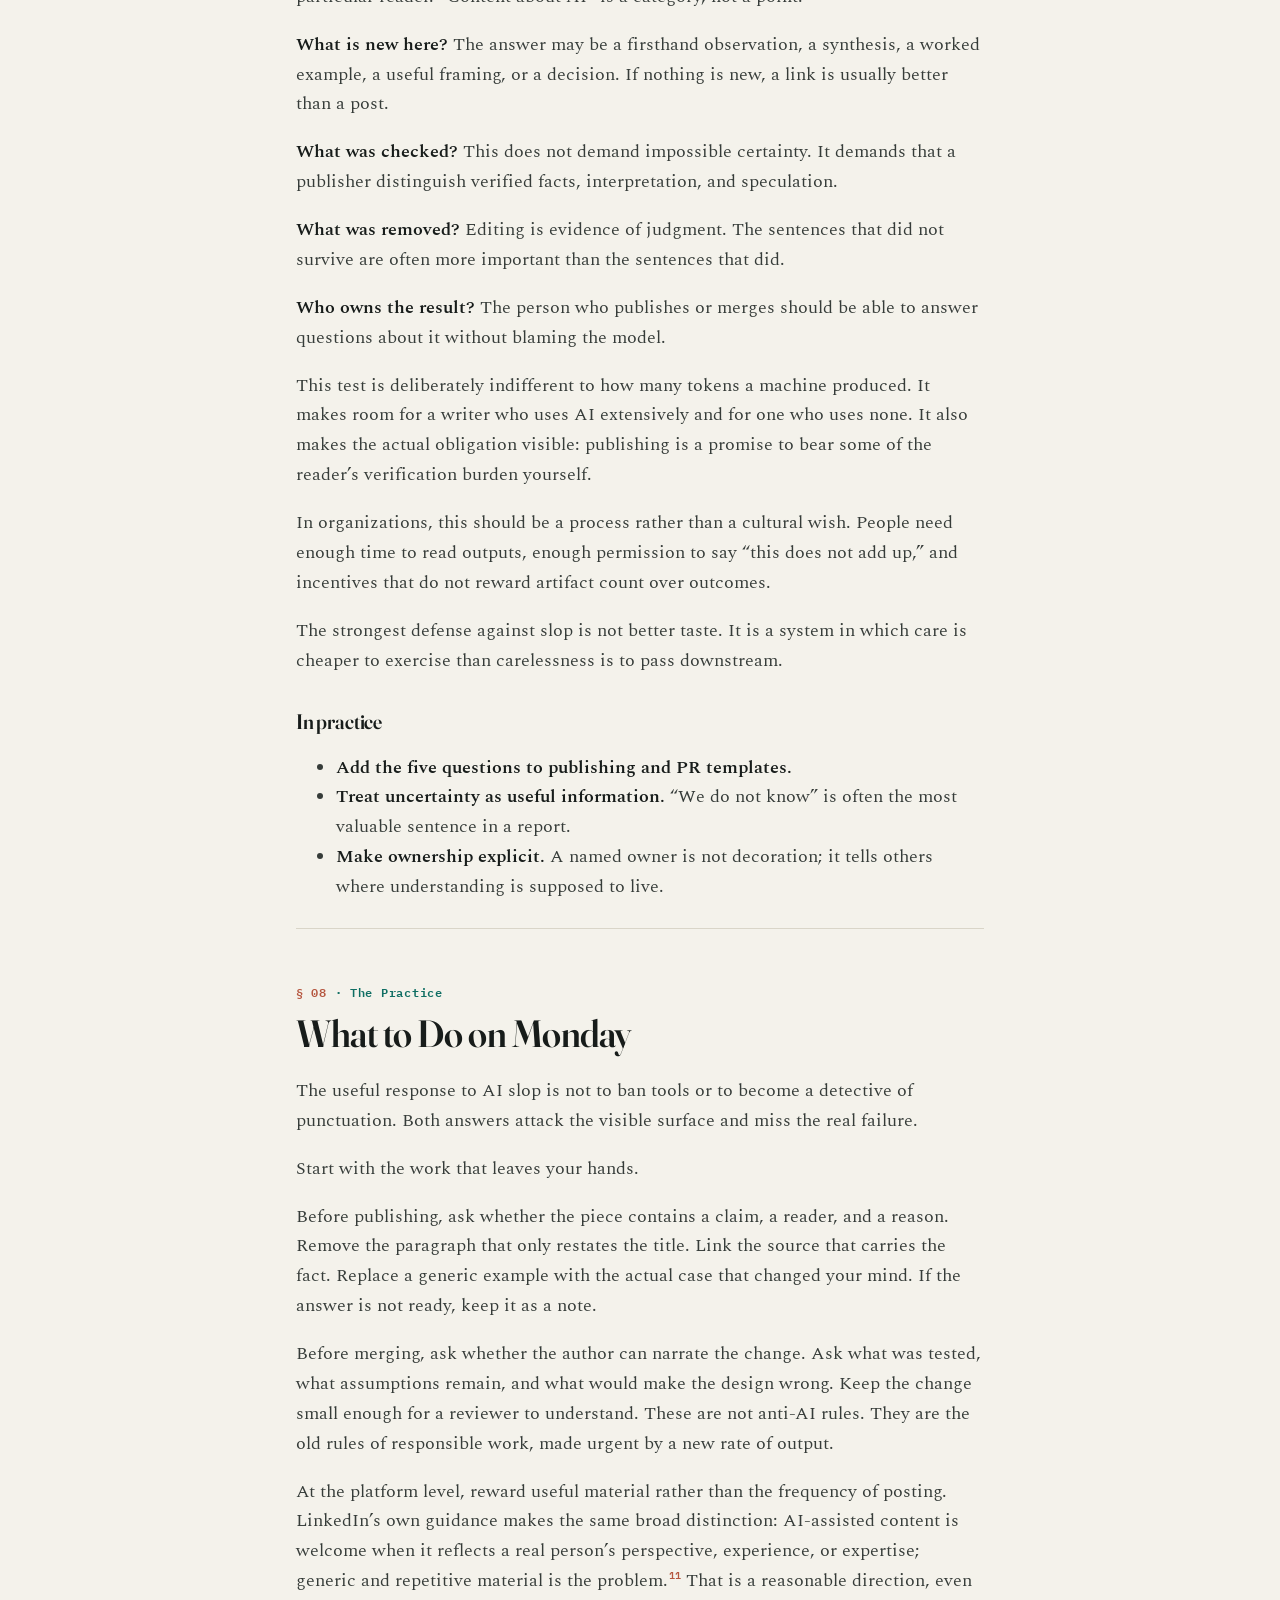
==== commit 7a9a3830: "Add the Ko-fi PDF link now that a product page exists Co-Authored-By: Claude Sonnet 5 <noreply@anthr" ====
--- a/index.html
+++ b/index.html
@@ -106,6 +106,12 @@
     color:var(--muted);font-family:var(--mono);font-size:11px;
     letter-spacing:0.08em;text-transform:uppercase;
   }
+  .nav-dl{
+    color:#fff;background:var(--clay);text-decoration:none;font-weight:600;
+    padding:5px 12px;border-radius:20px;letter-spacing:0.02em;border:none;
+    font-family:var(--mono);font-size:12px;
+  }
+  .nav-dl:hover{background:var(--clay-deep);}
 
   /* ---------- cover ---------- */
   .cover{padding:62px 0 30px;}
@@ -156,6 +162,13 @@
     font-family:var(--mono);font-size:12px;letter-spacing:0.04em;color:var(--muted);
   }
   .cover-foot b{color:var(--ink);font-weight:600;}
+  .cover-dl{
+    display:inline-block;margin-top:26px;
+    font-family:var(--mono);font-size:13px;font-weight:600;letter-spacing:0.02em;
+    color:#fff;background:var(--clay);padding:11px 20px;border-radius:24px;text-decoration:none;
+  }
+  .cover-dl:hover{background:var(--clay-deep);}
+  .cover-dl .ar{font-weight:400;opacity:0.85;}
 
   /* ---------- contents ---------- */
   .contents{padding:30px 0;border-top:1px solid var(--line);margin-top:24px;}
@@ -290,14 +303,30 @@
   }
 
   @media print{
-    .nav,footer,.aud{display:none!important;}
+    .nav,footer,.aud,.cover-dl{display:none!important;}
     body{background:#fff;font-size:11pt;line-height:1.62;}
     @page{ size:A4; margin:24mm 21mm 22mm 21mm; }
+    @page :first{ margin:0; }
     .wrap{max-width:none;padding:0;}
-    .cover{break-after:page;padding-top:0;}
+    .cover{break-after:page;padding:24mm 21mm 22mm 21mm;}
+    /* The page margin is 0 on the cover (see @page :first above) so the
+       cover image can bleed to the physical edge; the padding just added
+       to .cover keeps the surrounding text -- including the figcaption --
+       at a normal inset. Only the <img> itself is pulled back out past
+       that padding with a negative margin equal to it, so the picture
+       reaches the page edge while its caption stays inset like the rest
+       of the cover text. Square corners once it is edge-to-edge. */
+    /* The source art is a 2:3 portrait (1024x1536) -- at full bleed WIDTH its
+       natural height (315mm) is taller than the whole A4 page. Cap the height
+       and crop with object-fit so the bleed is a wide band, not an overflow. */
+    .cover figure img{margin:0 -21mm;width:calc(100% + 42mm);max-width:none;height:72mm;object-fit:cover;border-radius:0;}
+    .cover figcaption{margin-top:6px;}
+    .cover-note{margin-top:16px;}
+    .cover-foot{margin-top:16px;padding-top:10px;}
     .section{padding:18px 0 6px;}
     h2,h3{break-after:avoid;break-inside:avoid;}
-    .sec-tag,p.lead,.beat{break-after:avoid;break-inside:avoid;}
+    .sec-tag{break-before:page;page-break-before:always;break-after:avoid;break-inside:avoid;}
+    p.lead,.beat{break-after:avoid;break-inside:avoid;}
     p{orphans:3;widows:3;}
     li{orphans:2;widows:2;}
     figure,.tbl-wrap,.verdict,.note,blockquote,.check,.contents{break-inside:avoid;}
@@ -531,6 +560,7 @@
     <a class="nav-brand" href="https://tech.anujsadani.in/">Anuj Sadani | Tech</a>
     <span class="nav-right">
       <span class="nav-tag">AI Engineering</span>
+      <a class="nav-dl" href="https://ko-fi.com/s/b2d61a99ec" target="_blank" rel="noopener">PDF on Ko-fi &nearr;</a>
       <a class="idx" href="https://tech.anujsadani.in/">&larr; index</a>
     </span>
   </div>
@@ -556,6 +586,8 @@
   </figure>
 
   <p class="cover-note">This book is an argued essay, not a claim that the boundary of &ldquo;AI slop&rdquo; can be measured precisely. Its factual claims are footnoted to the source that supports them. Its central position is the author&rsquo;s: the important distinction is not between human and machine tokens, but between work that has received judgment and work that has merely been produced.</p>
+
+  <a class="cover-dl" href="https://ko-fi.com/s/b2d61a99ec" target="_blank" rel="noopener"><span class="ar">&nearr;</span>&nbsp; Get the full PDF on Ko-fi</a>
 
   <div class="cover-foot">By <b>Anuj Sadani</b> &middot; First edition &middot; 2026 &middot; 8 chapters &middot; sources included</div>
 </header>
@@ -1207,8 +1239,6 @@
     If this was worth your time, send it to someone shipping work they didn't fully review.
   </div>
 
-</div><!-- /wrap -->
-
 <!-- BOOK-FORGE:ABOUT v1 sha=d8947696595f -->
 <section class="bf-matter bf-about bf-flow">
   <h2>About the author</h2>
@@ -1256,6 +1286,8 @@
 </section>
 <!-- /BOOK-FORGE:ABOUT -->
 
+</div><!-- /wrap -->
+
 <!-- BOOK-FORGE:BEFORE-END -->
 
 <footer>
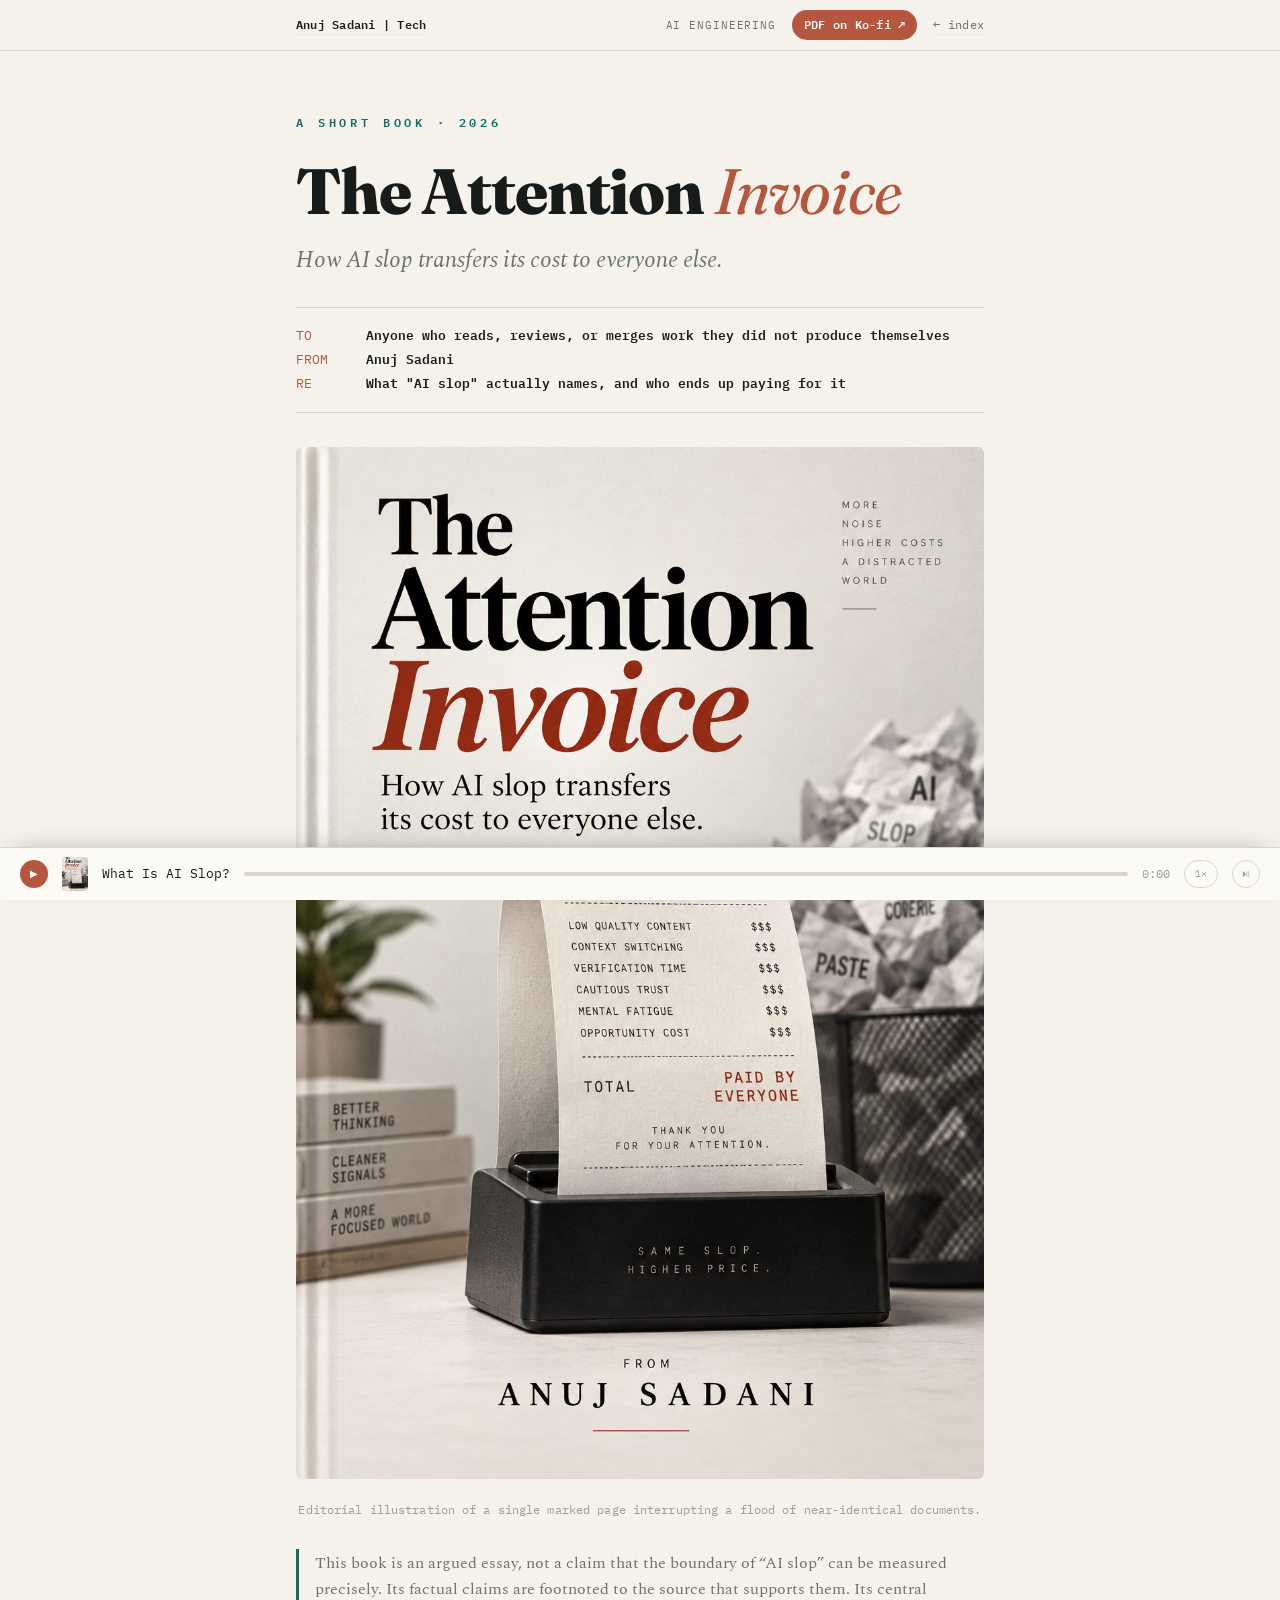
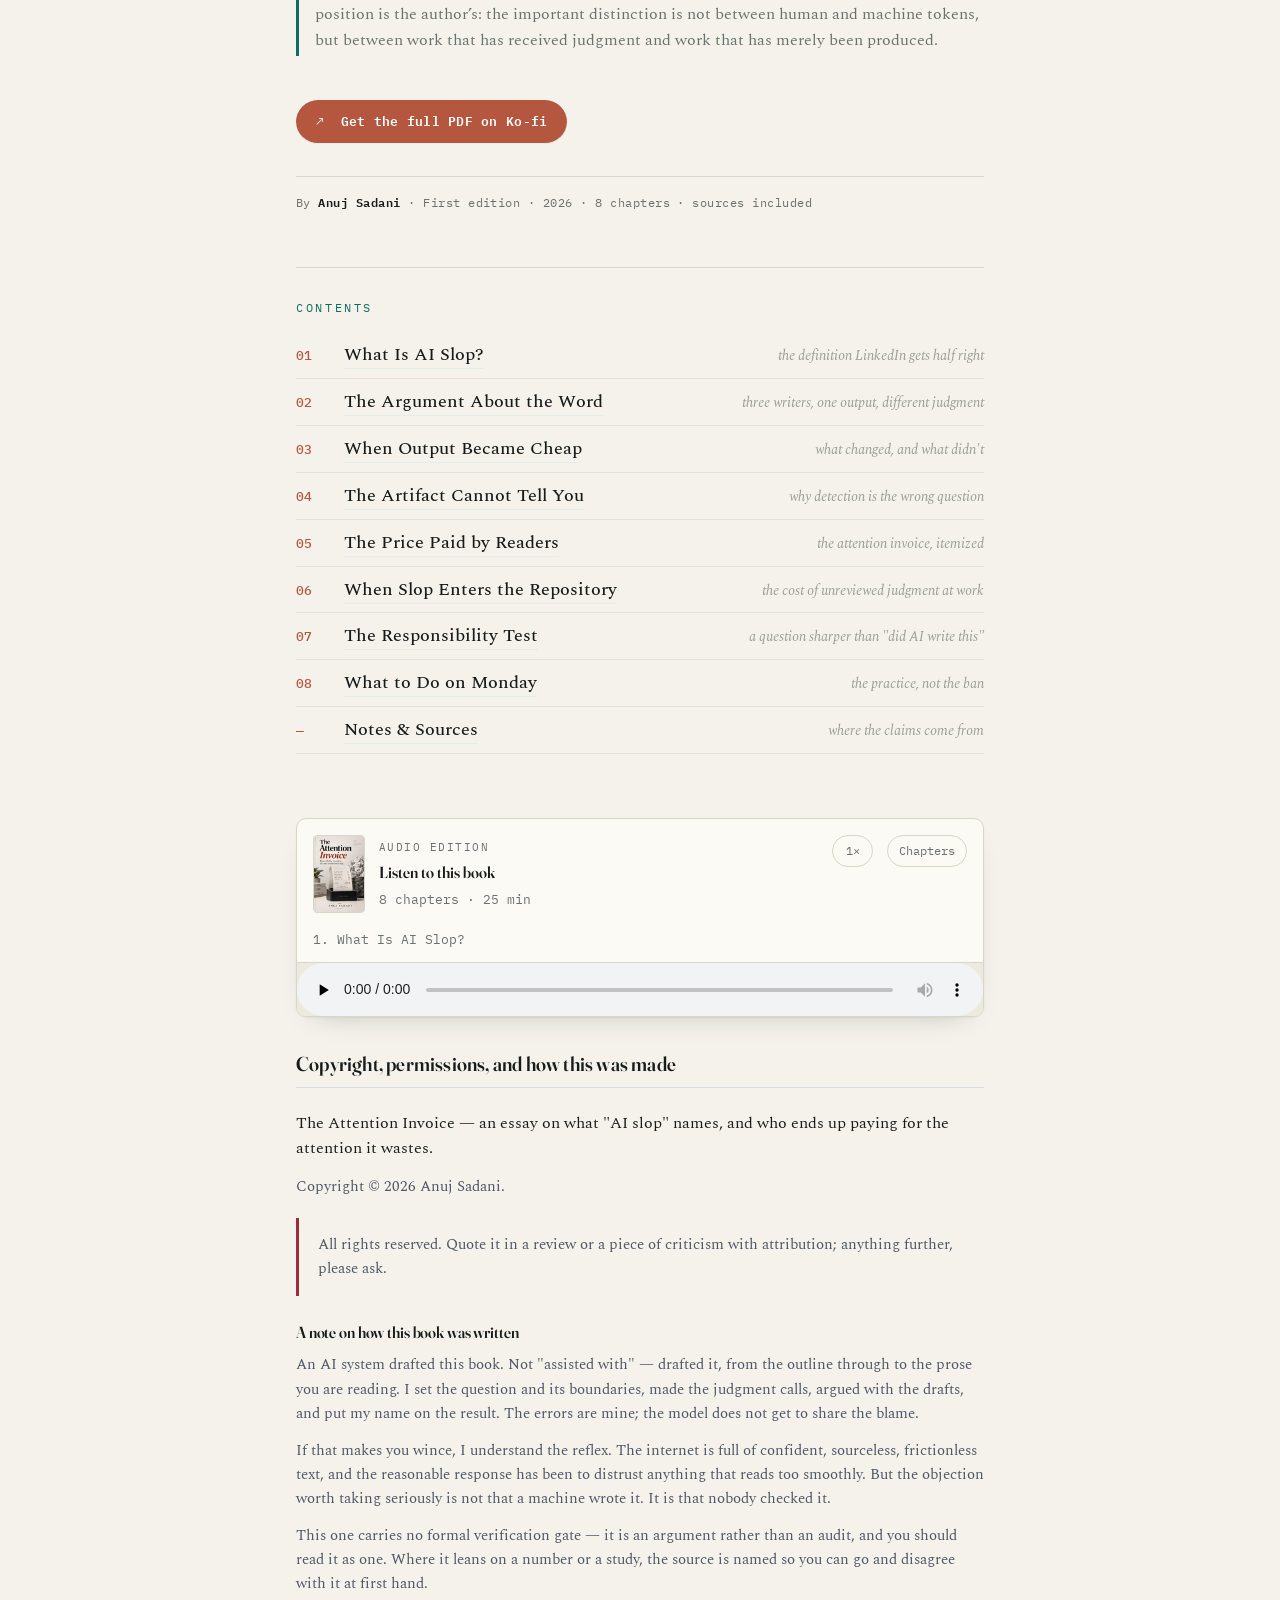
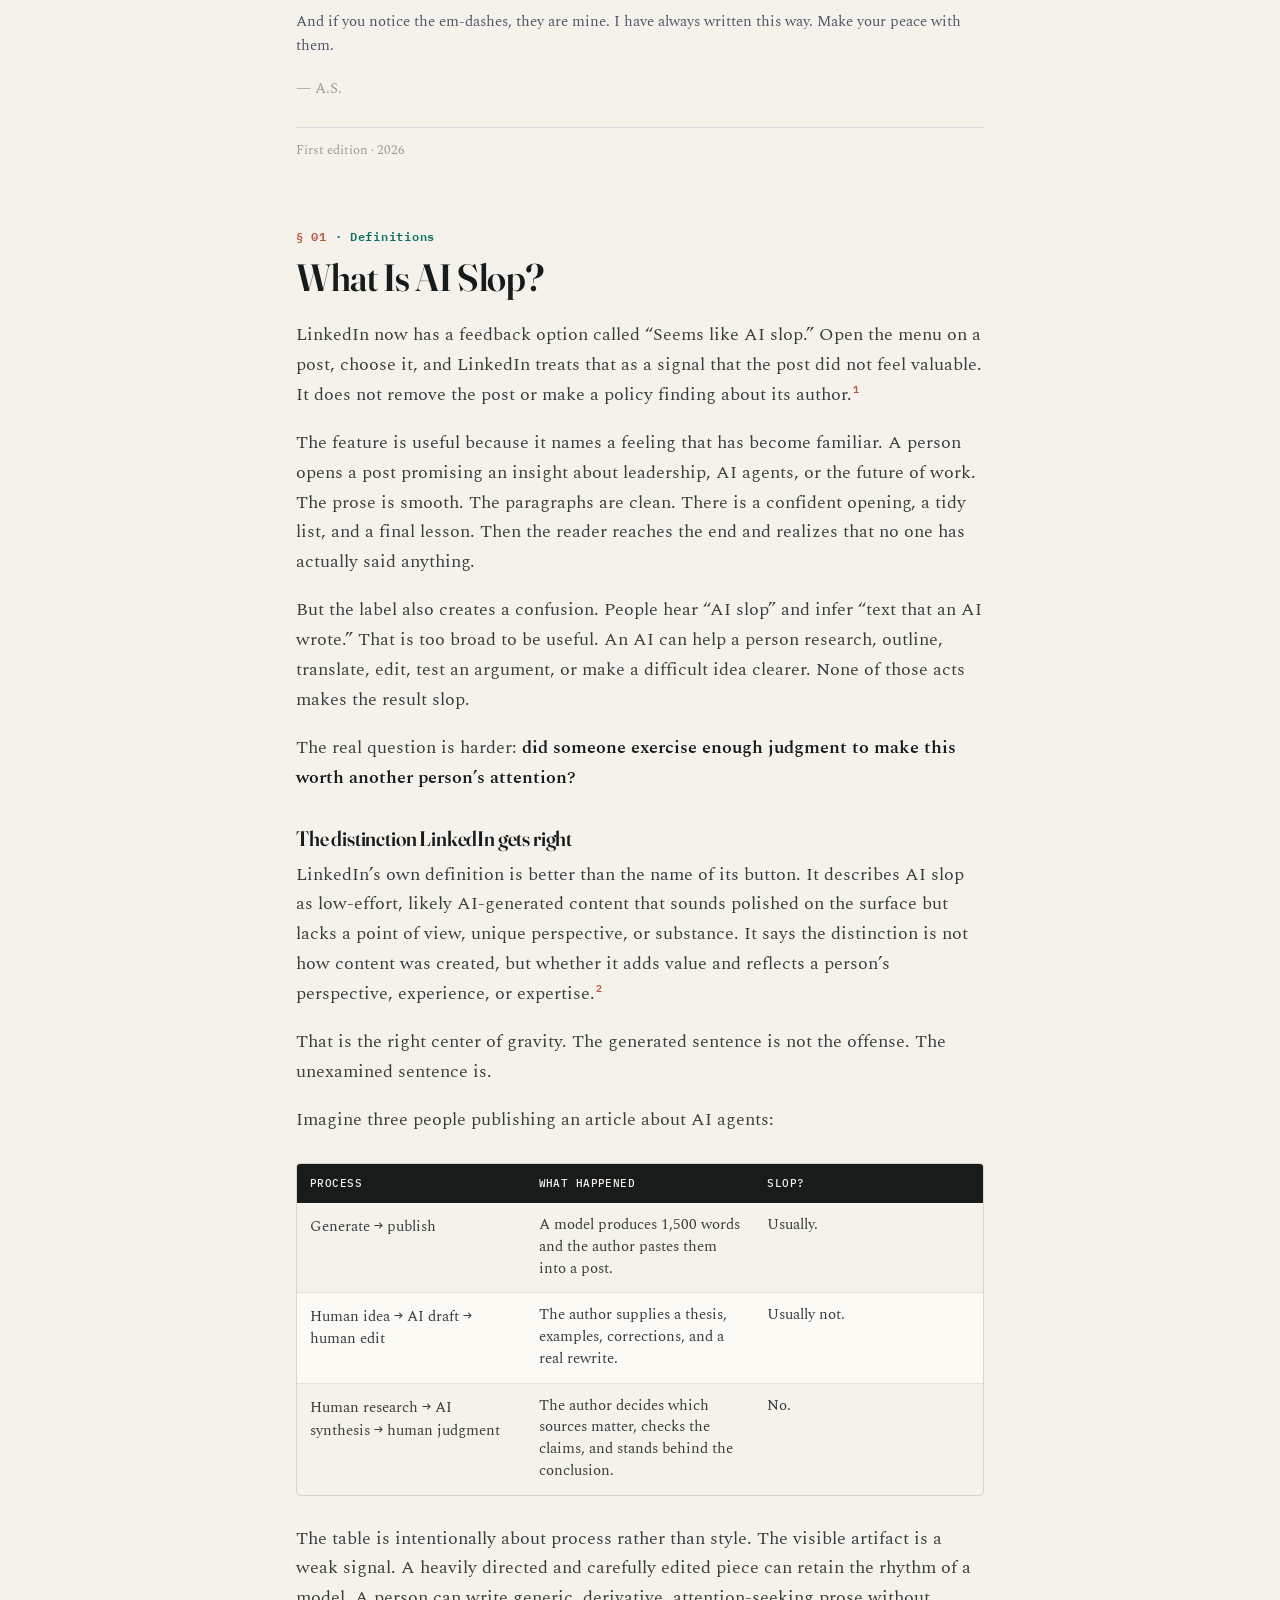
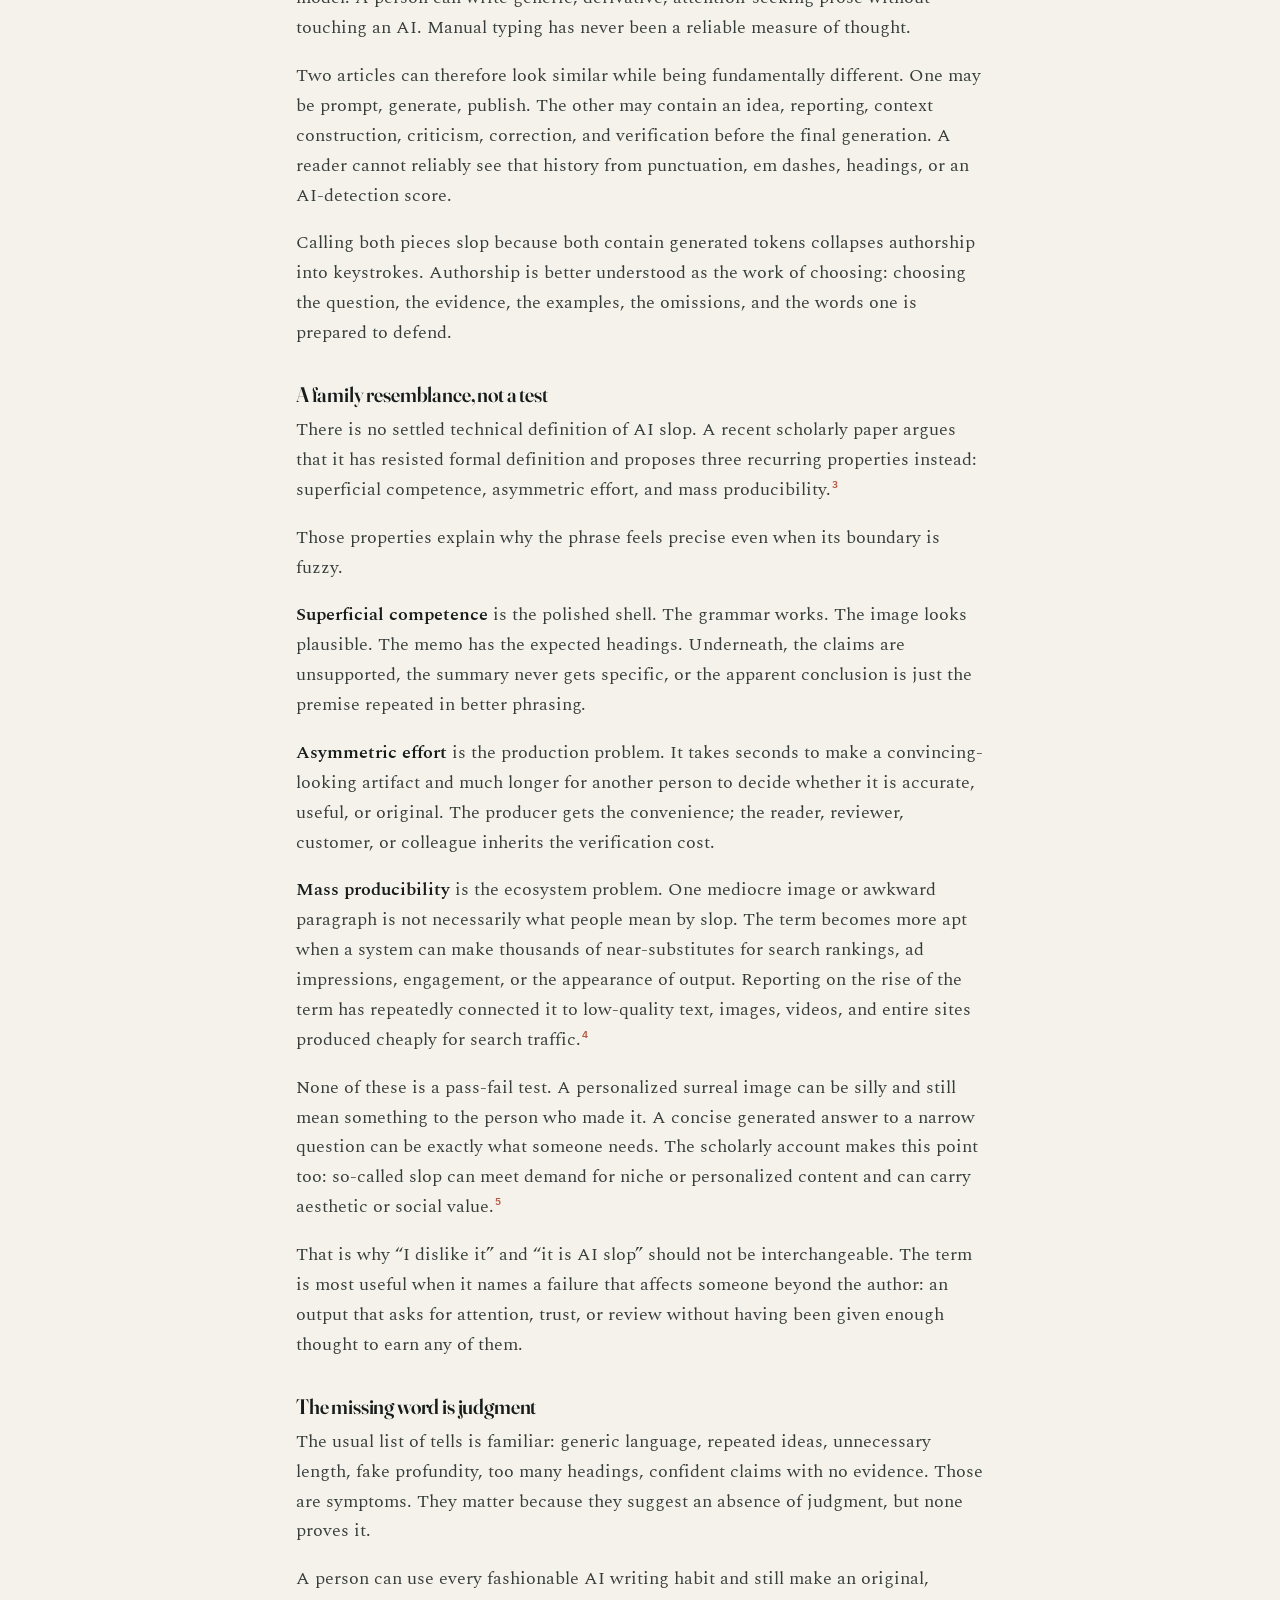
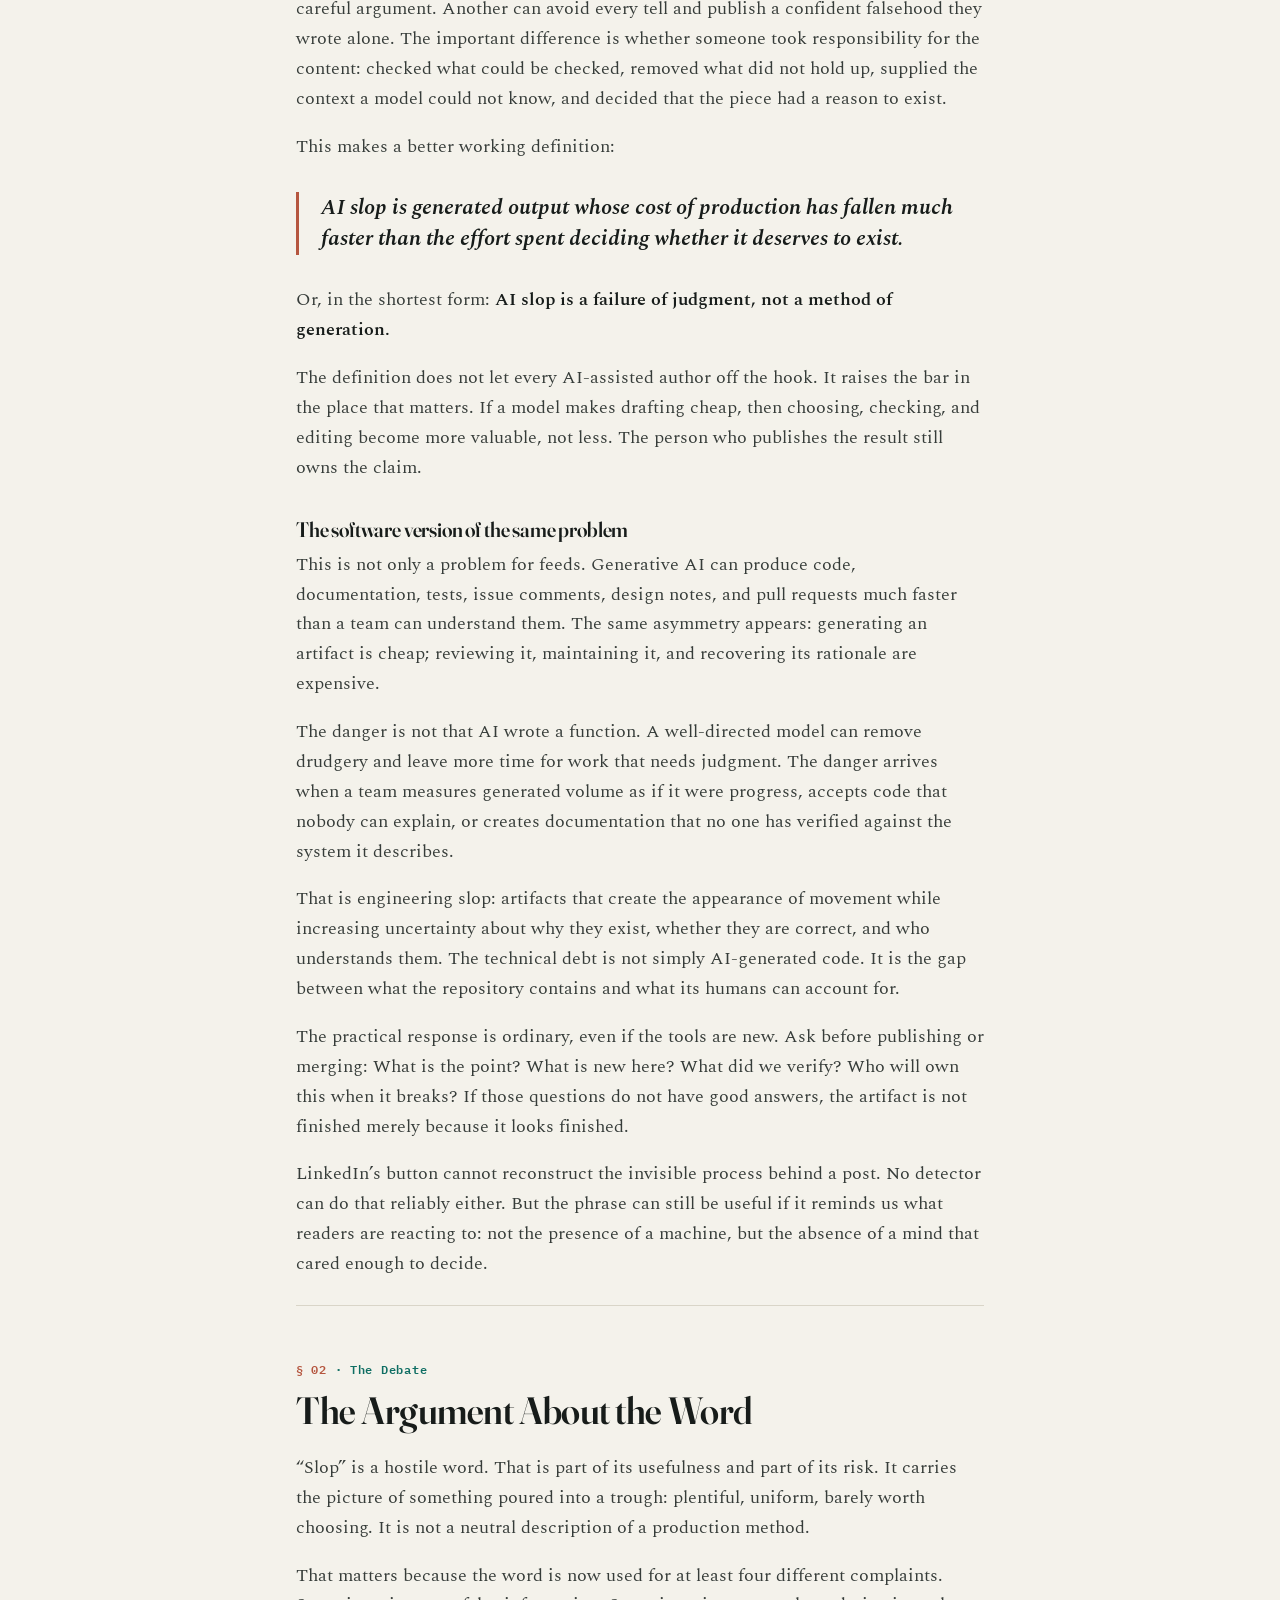
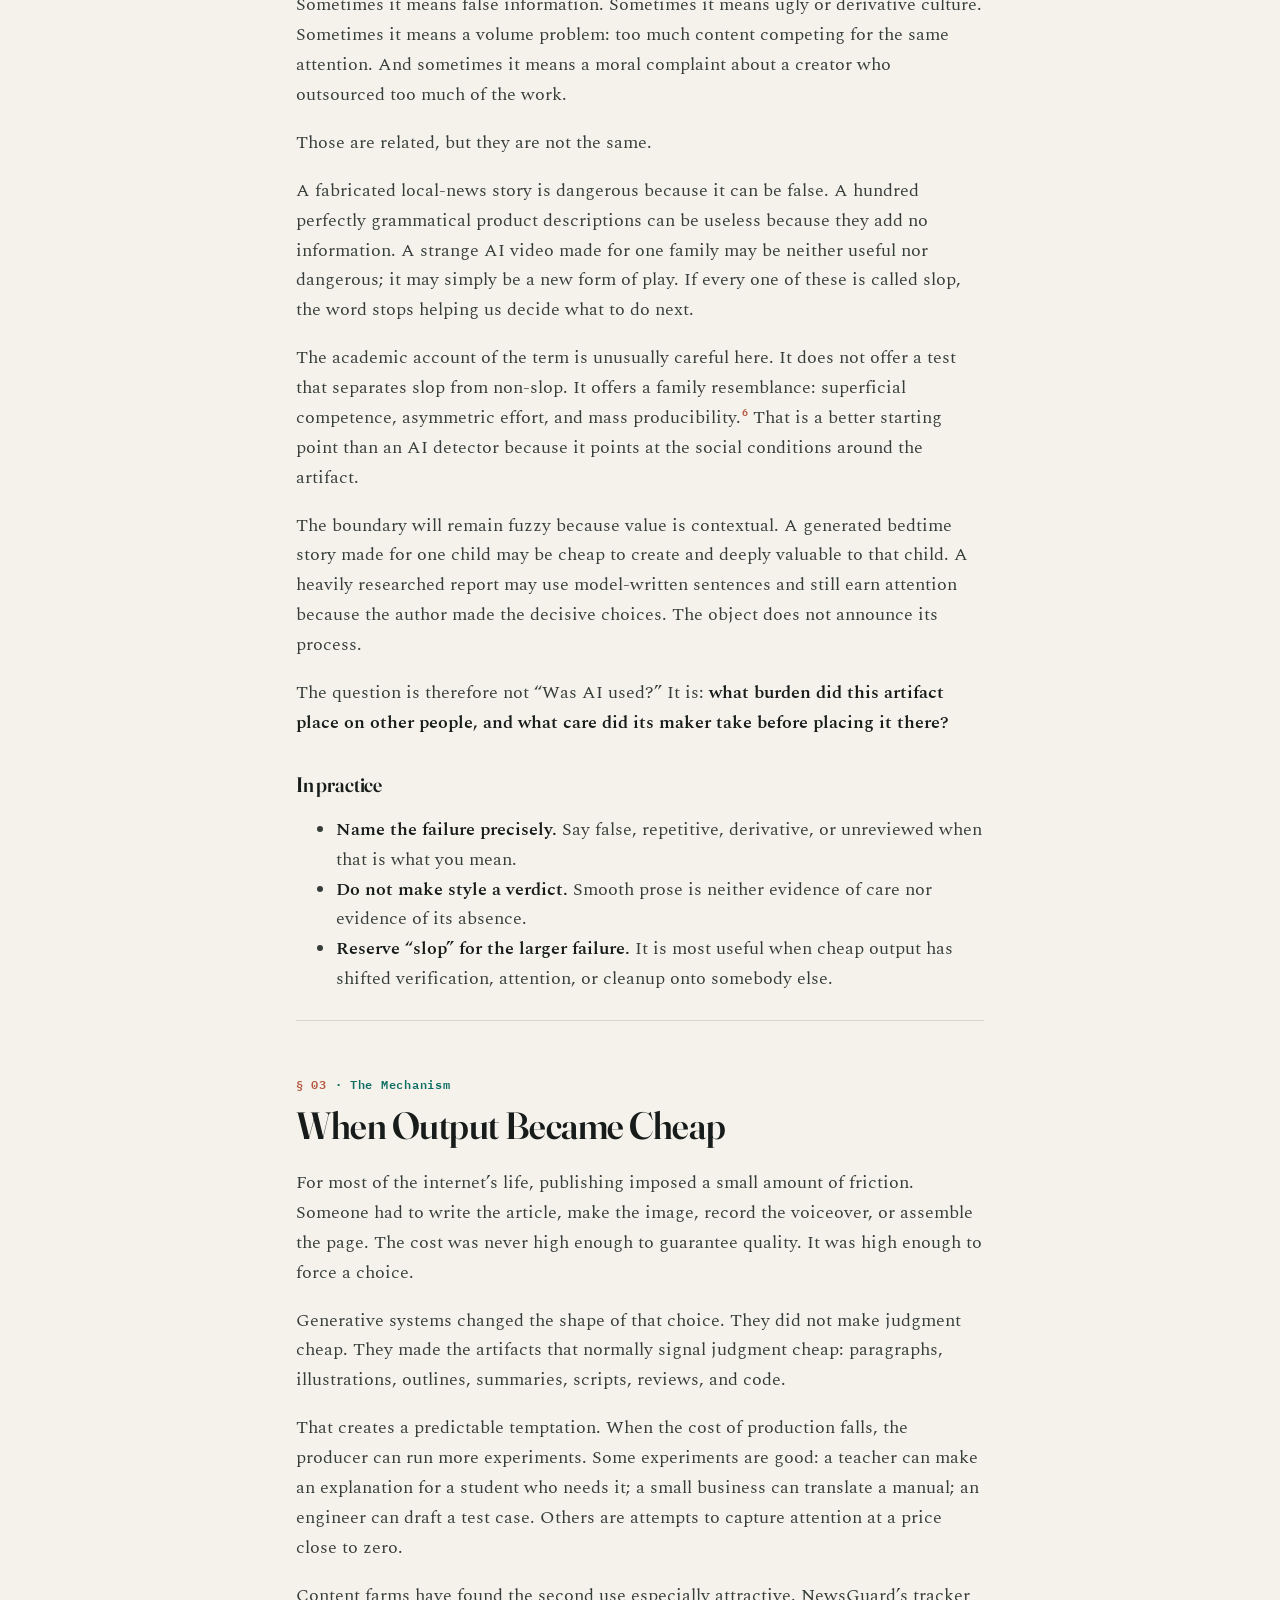
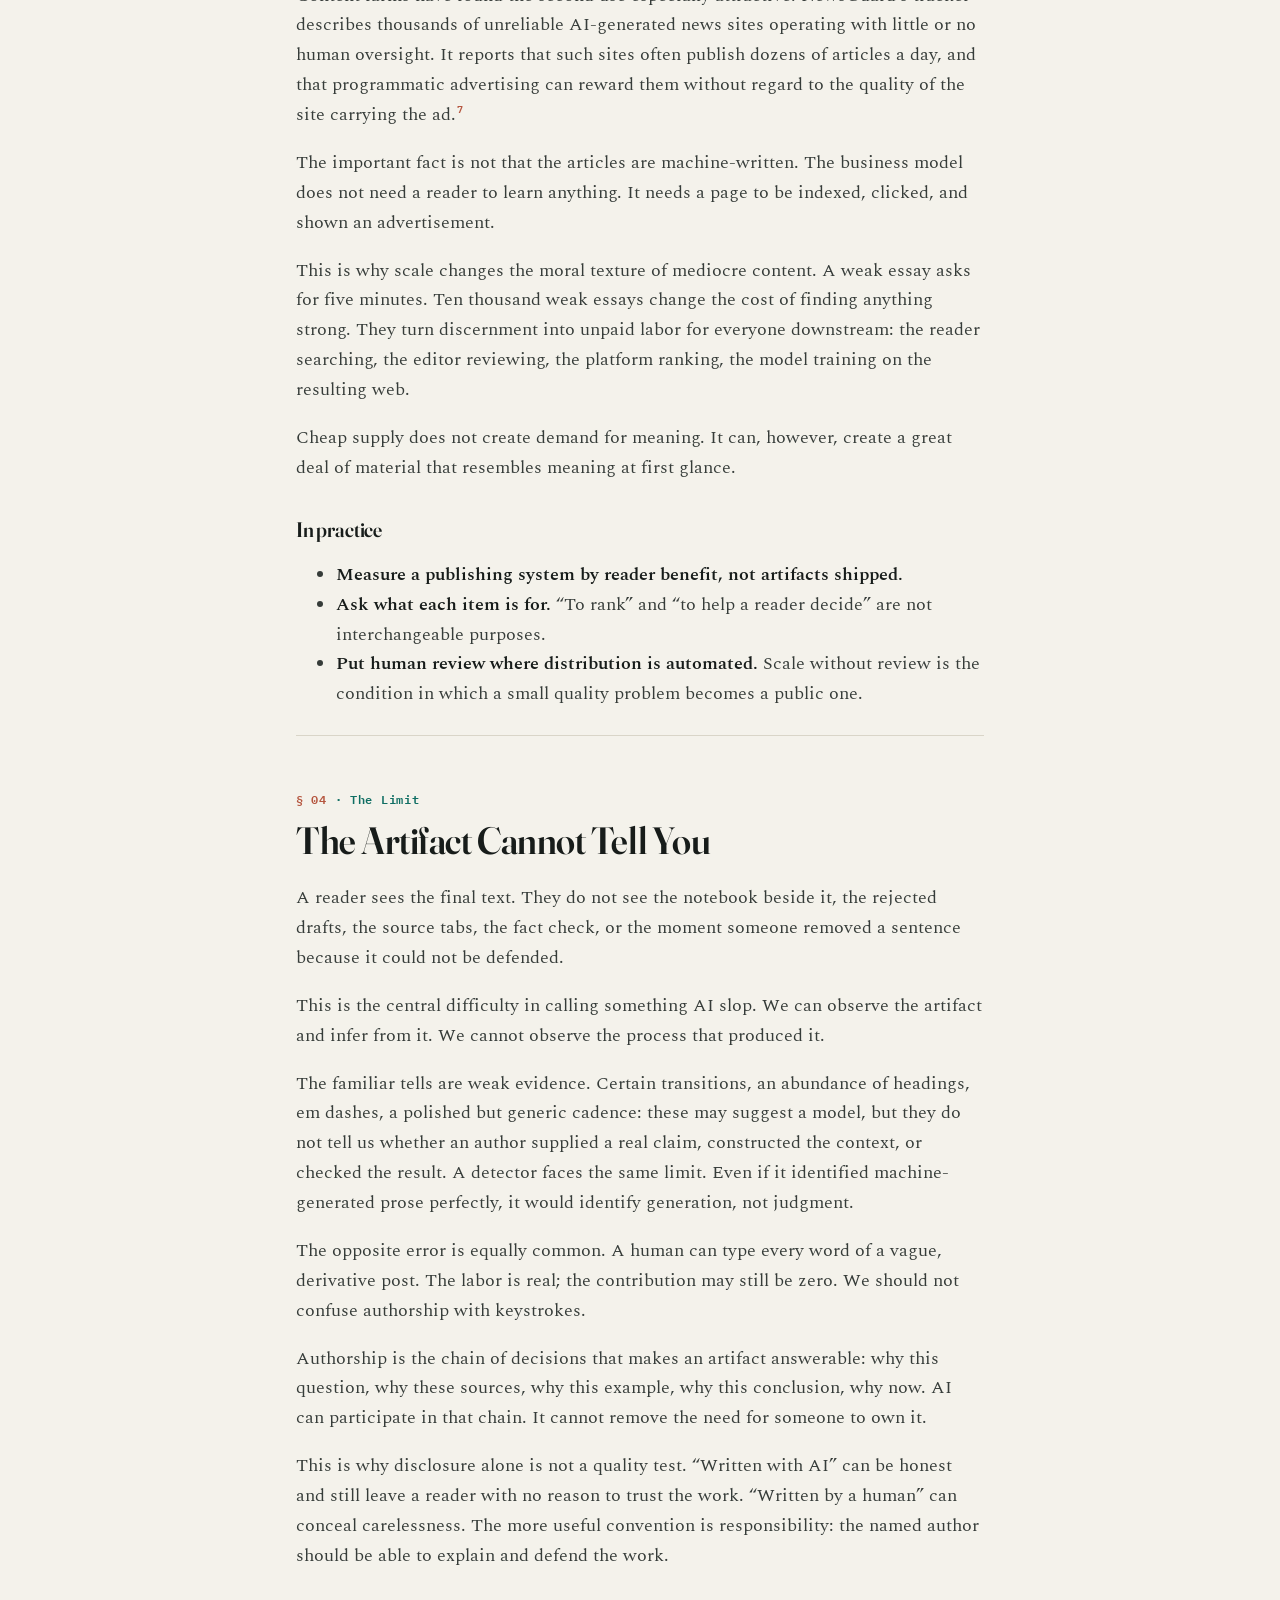
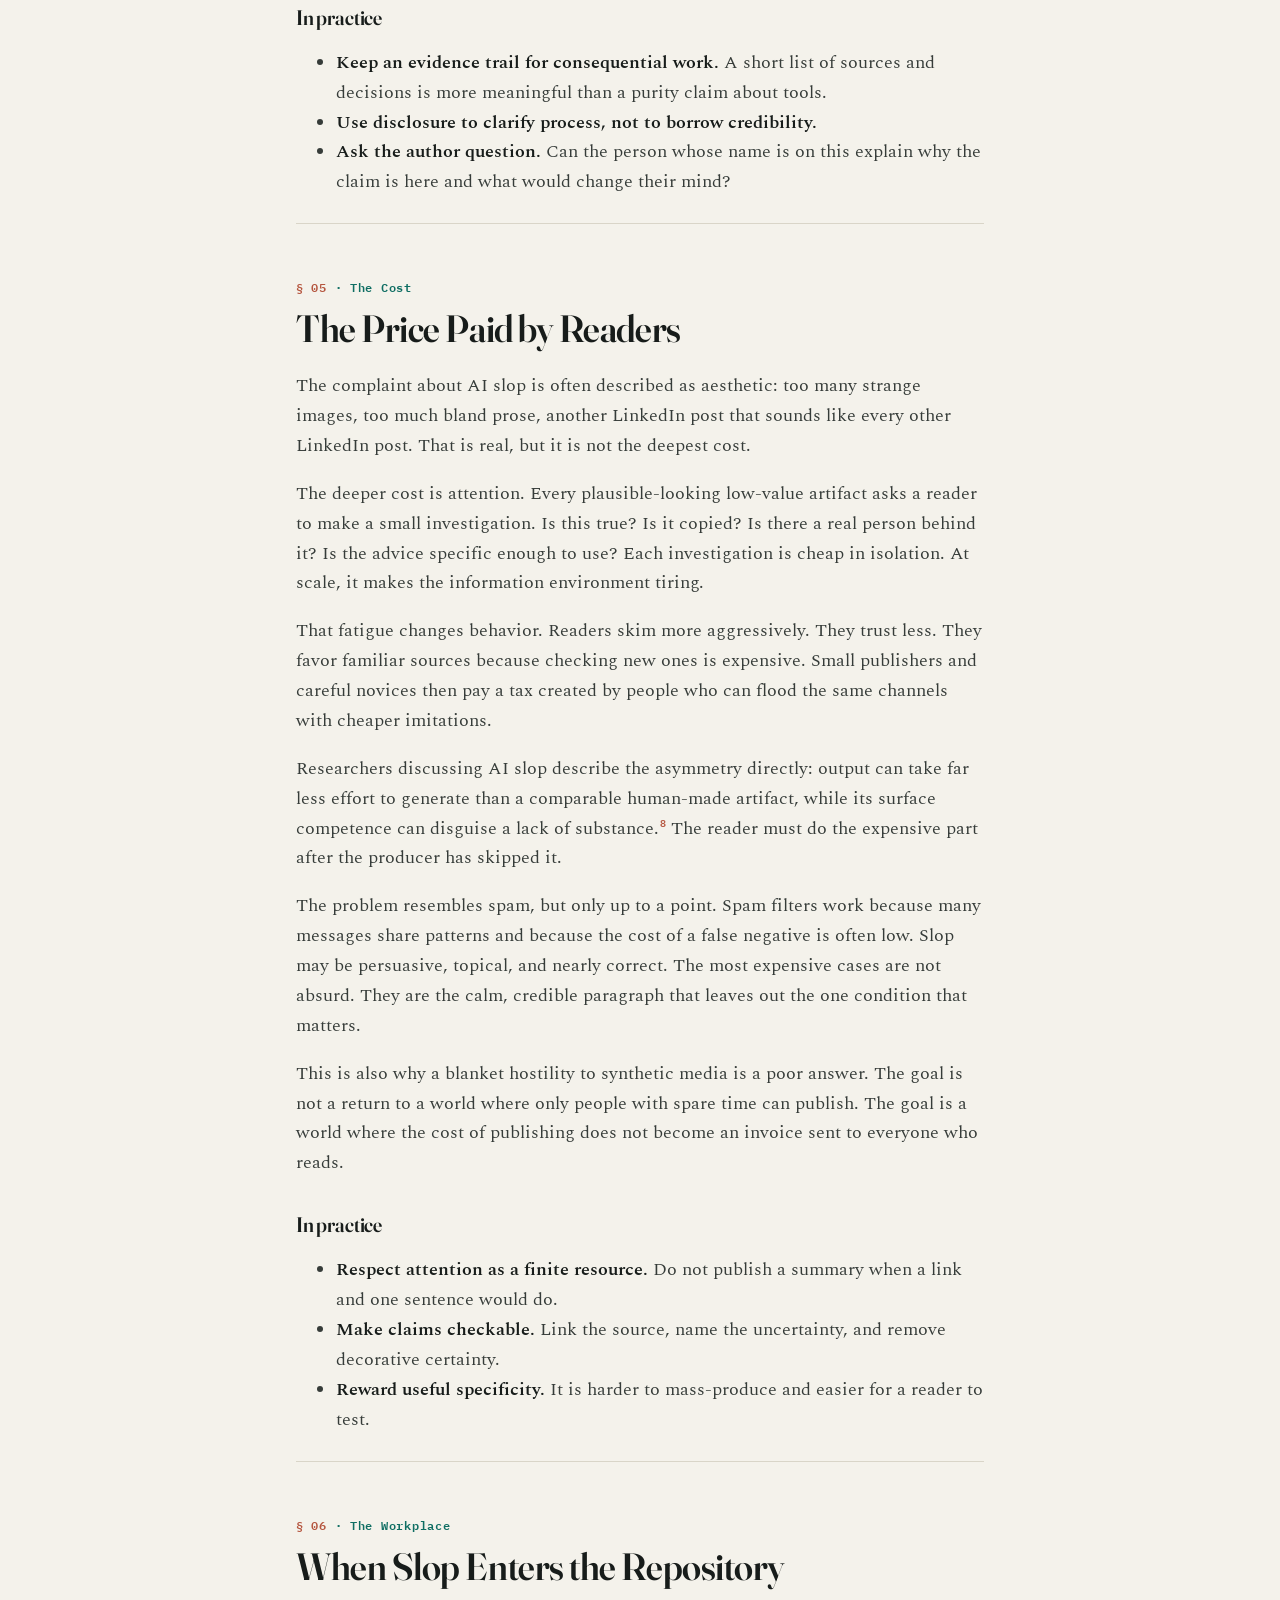
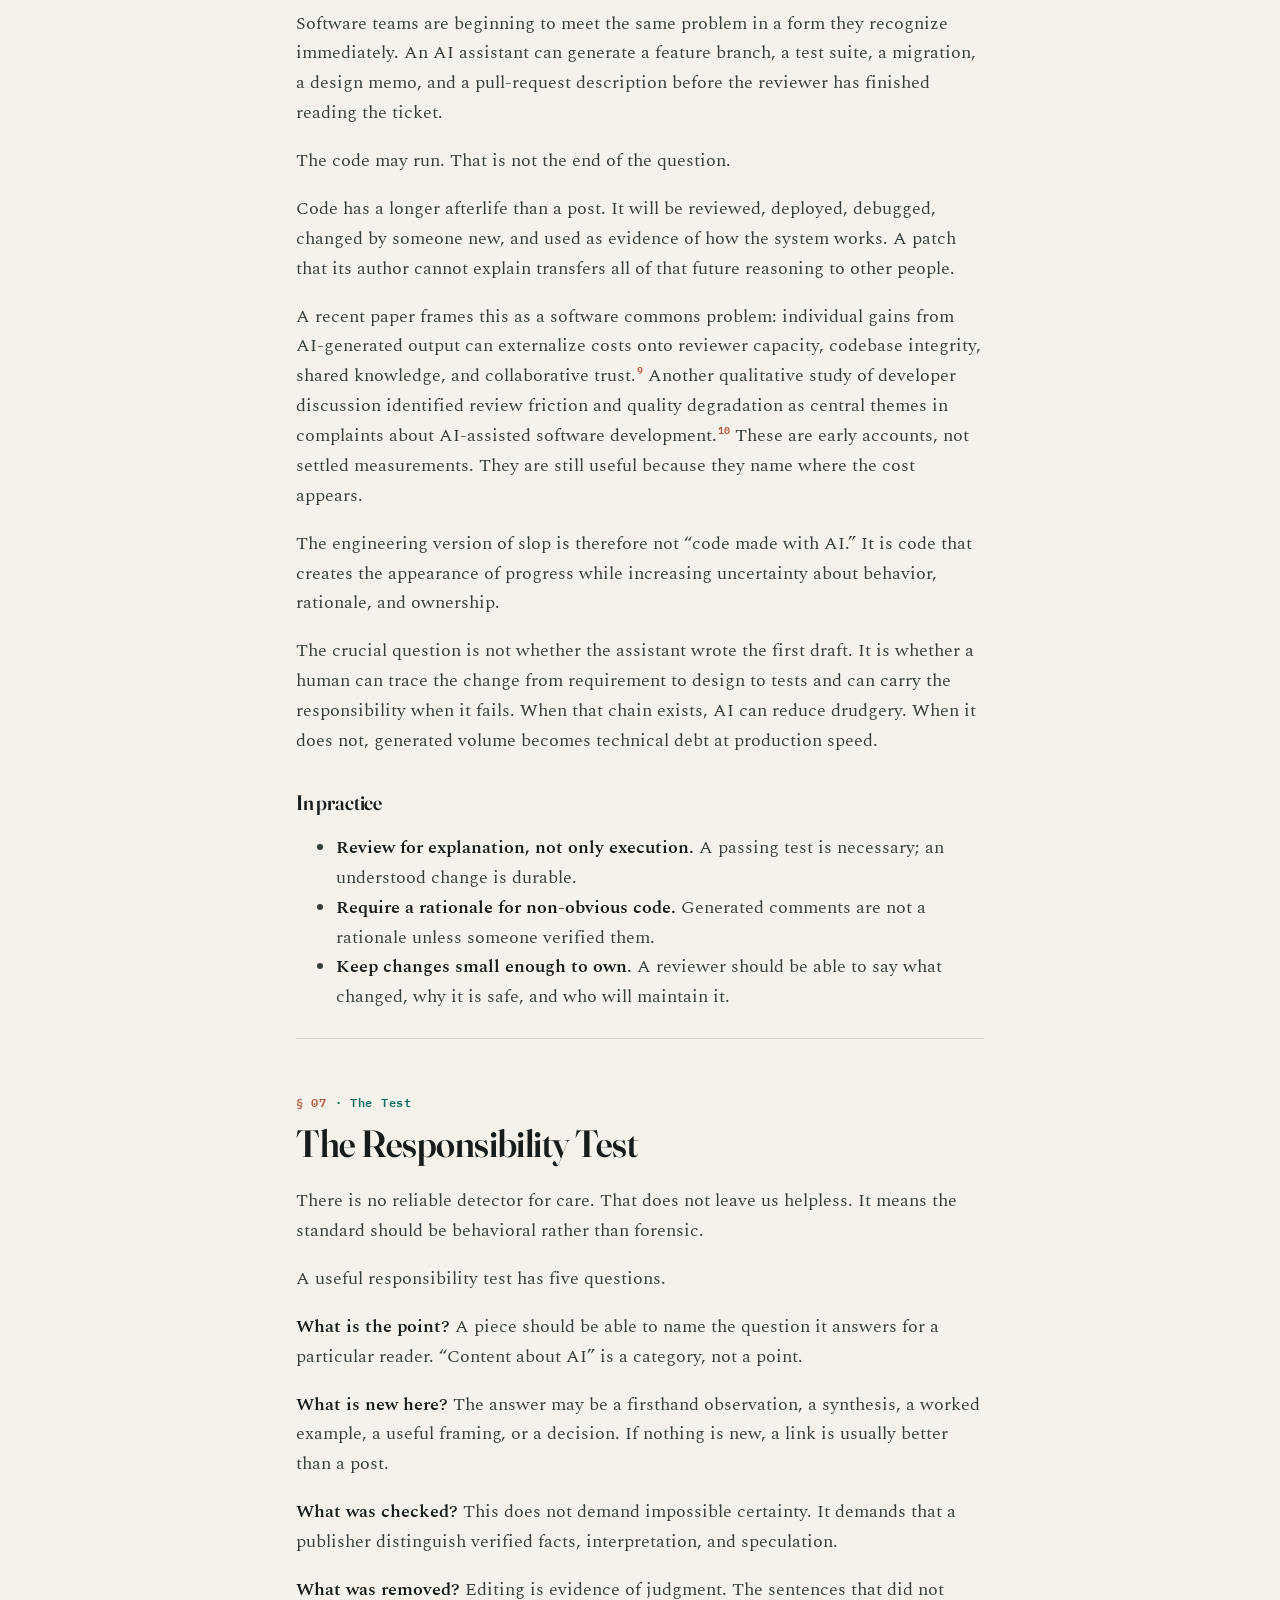
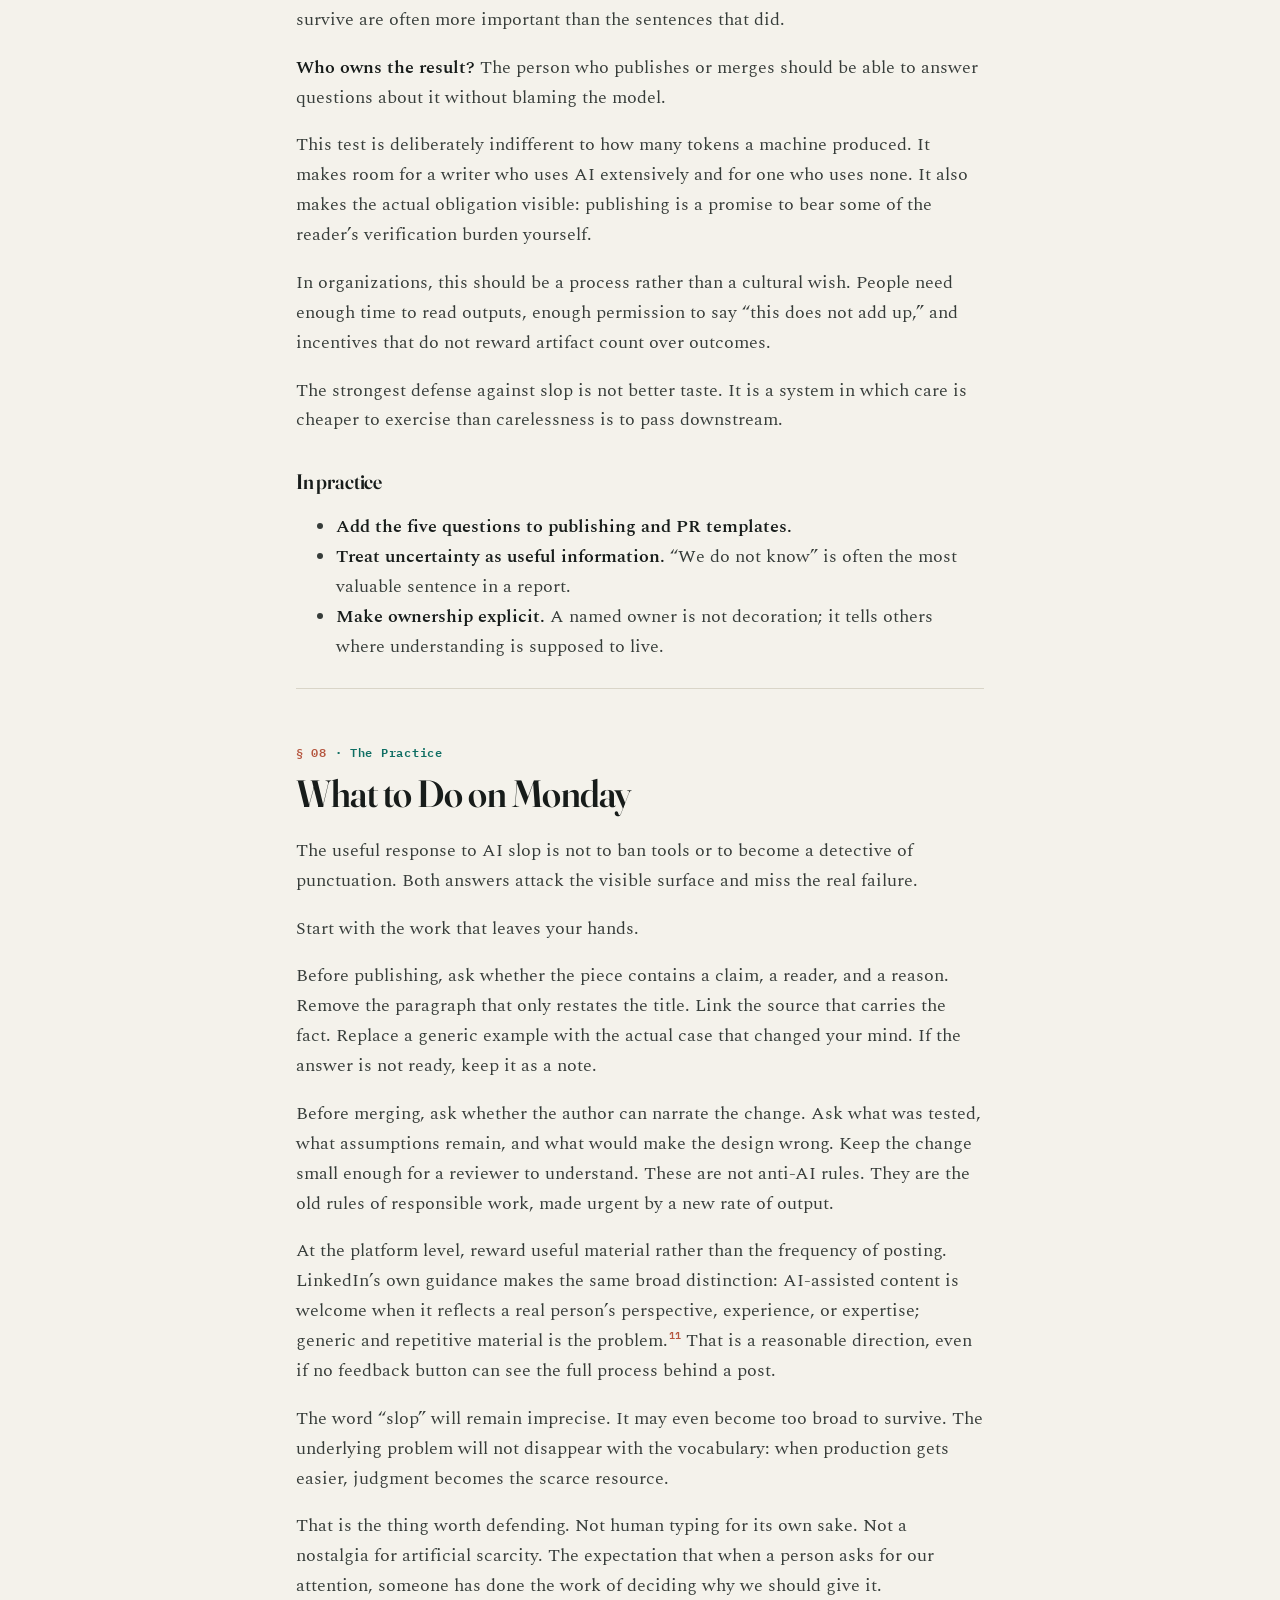
==== commit e418a2e0: "Replace the audio player with the shelf's shared .ba component The prior player had a decorative pla" ====
--- a/index.html
+++ b/index.html
@@ -264,29 +264,62 @@
   .refs a{word-break:break-word;}
   .small{font-size:13px;color:var(--faint);font-family:var(--mono);line-height:1.6;}
 
-  /* ---------- audio ---------- */
-  .aud{
-    margin:34px 0;border:1px solid var(--line);border-radius:6px;background:var(--surface);
-    overflow:hidden;
-  }
-  .aud-hd{display:flex;align-items:center;gap:14px;padding:14px 16px;border-bottom:1px solid var(--line);}
-  .aud-ico{
-    flex:none;width:40px;height:40px;border-radius:50%;background:var(--teal);color:#fff;
-    display:flex;align-items:center;justify-content:center;font-size:13px;
-  }
-  .aud-hd b{display:block;font-family:var(--display);font-weight:600;font-size:15px;color:var(--ink);}
-  .aud-sub{display:block;font-family:var(--mono);font-size:11.5px;color:var(--muted);margin-top:2px;}
-  .aud audio{width:100%;display:block;background:var(--panel);}
-  .aud-list{list-style:none;margin:0;padding:6px;max-height:15em;overflow:auto;border-top:1px solid var(--line);}
-  .aud-list button{
-    display:flex;gap:12px;align-items:baseline;width:100%;padding:8px 10px;border-radius:5px;
-    font:inherit;font-size:13.5px;text-align:left;background:none;border:0;cursor:pointer;color:var(--body);
-  }
-  .aud-list button:hover{background:var(--panel);color:var(--ink);}
-  .aud-list button[aria-current="true"]{background:var(--teal-wash);color:var(--teal-deep);font-weight:600;}
-  .aud-n{flex:none;width:1.6em;font-family:var(--mono);font-size:11.5px;color:var(--faint);}
-  .aud-nm{flex:1;min-width:0;}
-  .aud-d{flex:none;font-family:var(--mono);font-size:11.5px;color:var(--faint);}
+  /* ---------- audio (shared shelf component: .ba) ---------- */
+  .ba{margin:34px 0;border:1px solid var(--line);border-radius:10px;background:var(--surface);
+   overflow:hidden;box-shadow:0 1px 2px rgba(23,28,26,.04),0 12px 28px -20px rgba(23,28,26,.35)}
+  .ba *{box-sizing:border-box}
+  .ba-hd{display:flex;align-items:center;gap:14px;padding:16px}
+  .ba-cov{flex:none;width:52px;height:78px;border-radius:4px;object-fit:cover;display:block;
+   border:1px solid var(--line);background:var(--panel)}
+  .ba-hd>div{flex:1;min-width:0}
+  .ba-kick{display:block;font-family:var(--mono);font-size:10.5px;letter-spacing:.14em;text-transform:uppercase;
+   color:var(--muted)}
+  .ba-hd b{display:block;font-family:var(--display);font-weight:600;font-size:16px;color:var(--ink);margin-top:3px}
+  .ba-sub{display:block;font-family:var(--mono);font-size:12.5px;color:var(--muted);margin-top:3px;
+   font-variant-numeric:tabular-nums}
+  .ba-more,.ba-rate{flex:none;align-self:flex-start;font:inherit;font-family:var(--mono);font-size:12px;
+   padding:5px 11px;border-radius:999px;cursor:pointer;background:transparent;
+   color:var(--muted);border:1px solid var(--line)}
+  .ba-more:hover,.ba-rate:hover{border-color:var(--ink);color:var(--ink)}
+  .ba-rate{min-width:3.4em;text-align:center;font-variant-numeric:tabular-nums}
+  .ba-now{margin:0;padding:0 16px 12px;font-family:var(--mono);font-size:12.5px;color:var(--muted);
+   overflow:hidden;text-overflow:ellipsis;white-space:nowrap}
+  .ba audio{width:100%;display:block;border-top:1px solid var(--line);background:var(--panel)}
+  .ba-list{list-style:none;margin:0;padding:6px;border-top:1px solid var(--line);
+   max-height:19em;overflow:auto;scrollbar-width:thin;scrollbar-color:var(--faint) transparent}
+  .ba-list button{display:flex;gap:12px;align-items:baseline;width:100%;padding:8px 10px;
+   border-radius:6px;font:inherit;font-size:13.5px;text-align:left;background:none;border:0;
+   cursor:pointer;color:var(--body)}
+  .ba-list button:hover{background:var(--panel);color:var(--ink)}
+  .ba-list button[aria-current="true"]{background:var(--teal-wash);color:var(--teal-deep);font-weight:600}
+  .ba-n{flex:none;width:1.7em;font-family:var(--mono);font-size:11.5px;color:var(--faint);
+   font-variant-numeric:tabular-nums}
+  .ba-nm{flex:1;min-width:0}
+  .ba-d{flex:none;font-family:var(--mono);font-size:11.5px;color:var(--faint);font-variant-numeric:tabular-nums}
+  /* Docked, not floating. A pill hovering mid-page sits on top of the text it
+     accompanies; a bar at the edge with matching body padding never covers a word. */
+  .ba-mini{position:fixed;left:0;right:0;bottom:0;z-index:9999;width:100%;
+   display:flex;align-items:center;gap:14px;padding:9px 20px;
+   border-top:1px solid var(--line);background:var(--surface);color:var(--ink);
+   font:inherit;font-family:var(--mono);font-size:13px;box-shadow:0 -8px 24px -16px rgba(23,28,26,.5)}
+  .ba-mb{flex:none;width:28px;height:28px;border-radius:50%;display:grid;place-items:center;
+   background:var(--clay);color:#fff;border:0;cursor:pointer;font-size:10px;
+   font-family:inherit;line-height:1}
+  .ba-mb.ghost{background:transparent;color:var(--faint);border:1px solid var(--line)}
+  .ba-mb.ghost:hover{color:var(--ink);border-color:var(--ink)}
+  .ba-mini img{flex:none;width:26px;height:34px;border-radius:3px;object-fit:cover}
+  .ba-mt{flex:none;max-width:22em;min-width:0;overflow:hidden;text-overflow:ellipsis;
+   white-space:nowrap;background:none;border:0;padding:0;font:inherit;cursor:pointer;
+   color:var(--ink);text-align:left}
+  .ba-mt:hover{color:var(--clay)}
+  .ba-mp{flex:1;min-width:4em;height:4px;border-radius:2px;background:var(--line);
+   cursor:pointer;position:relative}
+  .ba-mpf{position:absolute;inset:0 auto 0 0;width:0;border-radius:2px;background:var(--clay)}
+  .ba-mtime{flex:none;font-style:normal;font-size:11.5px;color:var(--faint);
+   font-variant-numeric:tabular-nums}
+  .ba-mr{width:auto;padding:0 10px;border-radius:999px;min-width:3.2em}
+  body.ba-bar-open{padding-bottom:56px}
+  @media (max-width:640px){.ba-mini{gap:10px;padding:8px 12px}.ba-mt,.ba-mini img{display:none}}
 
   /* ---------- footer ---------- */
   footer{
@@ -303,7 +336,7 @@
   }
 
   @media print{
-    .nav,footer,.aud,.cover-dl{display:none!important;}
+    .nav,footer,.ba,.ba-mini,.cover-dl{display:none!important;}
     body{background:#fff;font-size:11pt;line-height:1.62;}
     @page{ size:A4; margin:24mm 21mm 22mm 21mm; }
     @page :first{ margin:0; }
@@ -609,43 +642,144 @@
 </section>
 
 <!-- ===================== AUDIO ===================== -->
-<div class="aud" id="articleaudio">
-  <div class="aud-hd">
-    <span class="aud-ico" aria-hidden="true">&#9654;</span>
-    <div><b>Listen to this book</b><span class="aud-sub">8 chapters &middot; 25 min</span></div>
+<div class="ba" id="bookaudio">
+  <div class="ba-hd">
+    <img class="ba-cov" src="[data-uri]" alt="" aria-hidden="true">
+    <div><span class="ba-kick">Audio edition</span><b>Listen to this book</b><span class="ba-sub">8 chapters &middot; 25 min</span></div>
+    <button class="ba-rate" type="button" aria-label="Playback speed">1&#215;</button>
+    <button class="ba-more" type="button" aria-expanded="false">Chapters</button>
   </div>
-  <p class="ap-now" style="padding:0 16px;font-family:var(--mono);font-size:12px;color:var(--muted);"></p>
+  <p class="ba-now"></p>
   <audio controls preload="none"></audio>
-  <ol class="aud-list">
-      <li><button type="button" data-src="audio/01-what-is-ai-slop.mp3"><span class="aud-n">1</span><span class="aud-nm">What Is AI Slop?</span><span class="aud-d">8:45</span></button></li>
-      <li><button type="button" data-src="audio/02-the-argument-about-the-word.mp3"><span class="aud-n">2</span><span class="aud-nm">The Argument About the Word</span><span class="aud-d">2:26</span></button></li>
-      <li><button type="button" data-src="audio/03-when-output-became-cheap.mp3"><span class="aud-n">3</span><span class="aud-nm">When Output Became Cheap</span><span class="aud-d">2:25</span></button></li>
-      <li><button type="button" data-src="audio/04-the-artifact-cannot-tell-you.mp3"><span class="aud-n">4</span><span class="aud-nm">The Artifact Cannot Tell You</span><span class="aud-d">2:04</span></button></li>
-      <li><button type="button" data-src="audio/05-the-price-paid-by-readers.mp3"><span class="aud-n">5</span><span class="aud-nm">The Price Paid by Readers</span><span class="aud-d">2:17</span></button></li>
-      <li><button type="button" data-src="audio/06-when-slop-enters-the-repository.mp3"><span class="aud-n">6</span><span class="aud-nm">When Slop Enters the Repository</span><span class="aud-d">2:15</span></button></li>
-      <li><button type="button" data-src="audio/07-the-responsibility-test.mp3"><span class="aud-n">7</span><span class="aud-nm">The Responsibility Test</span><span class="aud-d">2:12</span></button></li>
-      <li><button type="button" data-src="audio/08-what-to-do-on-monday.mp3"><span class="aud-n">8</span><span class="aud-nm">What to Do on Monday</span><span class="aud-d">2:11</span></button></li>
+  <ol class="ba-list" hidden>
+      <li><button type="button" data-src="audio/01-what-is-ai-slop.mp3"><span class="ba-n">1</span><span class="ba-nm">What Is AI Slop?</span><span class="ba-d">8:45</span></button></li>
+      <li><button type="button" data-src="audio/02-the-argument-about-the-word.mp3"><span class="ba-n">2</span><span class="ba-nm">The Argument About the Word</span><span class="ba-d">2:26</span></button></li>
+      <li><button type="button" data-src="audio/03-when-output-became-cheap.mp3"><span class="ba-n">3</span><span class="ba-nm">When Output Became Cheap</span><span class="ba-d">2:25</span></button></li>
+      <li><button type="button" data-src="audio/04-the-artifact-cannot-tell-you.mp3"><span class="ba-n">4</span><span class="ba-nm">The Artifact Cannot Tell You</span><span class="ba-d">2:04</span></button></li>
+      <li><button type="button" data-src="audio/05-the-price-paid-by-readers.mp3"><span class="ba-n">5</span><span class="ba-nm">The Price Paid by Readers</span><span class="ba-d">2:17</span></button></li>
+      <li><button type="button" data-src="audio/06-when-slop-enters-the-repository.mp3"><span class="ba-n">6</span><span class="ba-nm">When Slop Enters the Repository</span><span class="ba-d">2:15</span></button></li>
+      <li><button type="button" data-src="audio/07-the-responsibility-test.mp3"><span class="ba-n">7</span><span class="ba-nm">The Responsibility Test</span><span class="ba-d">2:12</span></button></li>
+      <li><button type="button" data-src="audio/08-what-to-do-on-monday.mp3"><span class="ba-n">8</span><span class="ba-nm">What to Do on Monday</span><span class="ba-d">2:11</span></button></li>
   </ol>
 </div>
+<div class="ba-mini" id="ba-mini" hidden>
+  <button class="ba-mb" data-act="play" aria-label="Play or pause">&#9654;</button>
+  <img src="[data-uri]" alt="" aria-hidden="true">
+  <button class="ba-mt" data-act="goto" title="Back to the player"></button>
+  <div class="ba-mp" data-act="seek"><div class="ba-mpf"></div></div>
+  <em class="ba-mtime">0:00</em>
+  <button class="ba-mb ghost ba-mr" data-act="rate" aria-label="Playback speed">1&#215;</button>
+  <button class="ba-mb ghost" data-act="next" aria-label="Next chapter">&#9199;</button>
+</div>
 <script>(function () {
-  var card = document.getElementById('articleaudio');
+  var card = document.getElementById('bookaudio');
   if (!card) return;
   var a = card.querySelector('audio'),
-      now = card.querySelector('.ap-now'),
-      rows = [].slice.call(card.querySelectorAll('.aud-list button'));
+      now = card.querySelector('.ba-now'),
+      list = card.querySelector('.ba-list'),
+      more = card.querySelector('.ba-more'),
+      rows = [].slice.call(card.querySelectorAll('.ba-list button')),
+      rateBtn = card.querySelector('.ba-rate'),
+      mini = document.getElementById('ba-mini'),
+      miniT = mini ? mini.querySelector('.ba-mt') : null,
+      miniPlay = mini ? mini.querySelector('[data-act="play"]') : null,
+      miniFill = mini ? mini.querySelector('.ba-mpf') : null,
+      miniBar = mini ? mini.querySelector('.ba-mp') : null,
+      miniTime = mini ? mini.querySelector('.ba-mtime') : null,
+      miniRate = mini ? mini.querySelector('[data-act="rate"]') : null,
+      cur = -1, visible = true;
+
+  function mmss(t) {
+    if (!isFinite(t)) return '0:00';
+    var m = Math.floor(t / 60), s = Math.floor(t % 60);
+    return m + ':' + (s < 10 ? '0' : '') + s;
+  }
+
+  /* Playback speed, remembered across chapters and across books. */
+  var RATES = [1, 1.25, 1.5, 2, 0.9], rate = 1;
+  try {
+    var saved = parseFloat(localStorage.getItem('ba-rate'));
+    if (RATES.indexOf(saved) >= 0) rate = saved;
+  } catch (e) {}
+  function applyRate() {
+    a.playbackRate = rate;
+    var label = rate + '\u00d7';
+    if (rateBtn) rateBtn.textContent = label;
+    if (miniRate) miniRate.textContent = label;
+  }
+  function cycleRate() {
+    rate = RATES[(RATES.indexOf(rate) + 1) % RATES.length];
+    try { localStorage.setItem('ba-rate', rate); } catch (e) {}
+    applyRate();
+  }
+  if (rateBtn) rateBtn.addEventListener('click', cycleRate);
+  if (miniRate) miniRate.addEventListener('click', cycleRate);
+
+  more.addEventListener('click', function () {
+    var open = list.hasAttribute('hidden');
+    if (open) { list.removeAttribute('hidden'); } else { list.setAttribute('hidden', ''); }
+    more.setAttribute('aria-expanded', open ? 'true' : 'false');
+  });
+
   function select(i, play) {
     if (i < 0 || i >= rows.length) return;
+    cur = i;
     rows.forEach(function (r, j) { r.setAttribute('aria-current', j === i ? 'true' : 'false'); });
-    var name = rows[i].querySelector('.aud-nm').textContent;
+    var name = rows[i].querySelector('.ba-nm').textContent;
     a.src = rows[i].getAttribute('data-src');
+    a.playbackRate = rate;   /* setting src resets this, so reapply */
     now.textContent = (i + 1) + '. ' + name;
+    if (miniT) miniT.textContent = name;
+    if (miniFill) miniFill.style.width = '0%';
     if (play) a.play().catch(function () {});
   }
   rows.forEach(function (r, i) { r.addEventListener('click', function () { select(i, true); }); });
-  a.addEventListener('ended', function () {
-    var cur = rows.findIndex(function (r) { return r.getAttribute('aria-current') === 'true'; });
-    if (cur + 1 < rows.length) select(cur + 1, true);
+  a.addEventListener('ended', function () { if (cur + 1 < rows.length) select(cur + 1, true); });
+
+  function sync() {
+    if (!mini) return;
+    var show = !a.paused && !visible;
+    if (show) { mini.removeAttribute('hidden'); } else { mini.setAttribute('hidden', ''); }
+    document.body.classList.toggle('ba-bar-open', show);
+  }
+  a.addEventListener('play', sync);
+  a.addEventListener('pause', sync);
+  a.addEventListener('play', function () { if (miniPlay) miniPlay.innerHTML = '&#10073;&#10073;'; });
+  a.addEventListener('pause', function () { if (miniPlay) miniPlay.innerHTML = '&#9654;'; });
+  a.addEventListener('timeupdate', function () {
+    if (!mini || mini.hasAttribute('hidden')) return;
+    var d = a.duration;
+    if (miniFill && isFinite(d) && d) miniFill.style.width = (a.currentTime / d * 100) + '%';
+    if (miniTime) miniTime.textContent = mmss(a.currentTime) + ' / ' + mmss(d);
   });
+  if (miniPlay) {
+    miniPlay.addEventListener('click', function () {
+      if (a.paused) { a.play().catch(function () {}); } else { a.pause(); }
+    });
+  }
+  if (miniBar) {
+    miniBar.addEventListener('click', function (ev) {
+      var r = miniBar.getBoundingClientRect();
+      if (isFinite(a.duration)) a.currentTime = (ev.clientX - r.left) / r.width * a.duration;
+    });
+  }
+  if (mini) {
+    var nextBtn = mini.querySelector('[data-act="next"]');
+    if (nextBtn) nextBtn.addEventListener('click', function () {
+      if (cur + 1 < rows.length) select(cur + 1, true);
+    });
+  }
+  if (miniT) {
+    miniT.addEventListener('click', function () {
+      card.scrollIntoView({ behavior: 'smooth', block: 'center' });
+    });
+  }
+  if (window.IntersectionObserver) {
+    new IntersectionObserver(function (e) {
+      visible = e[0].isIntersecting; sync();
+    }, { threshold: 0.15 }).observe(card);
+  }
+  applyRate();
   select(0, false);
 })();</script>
 
